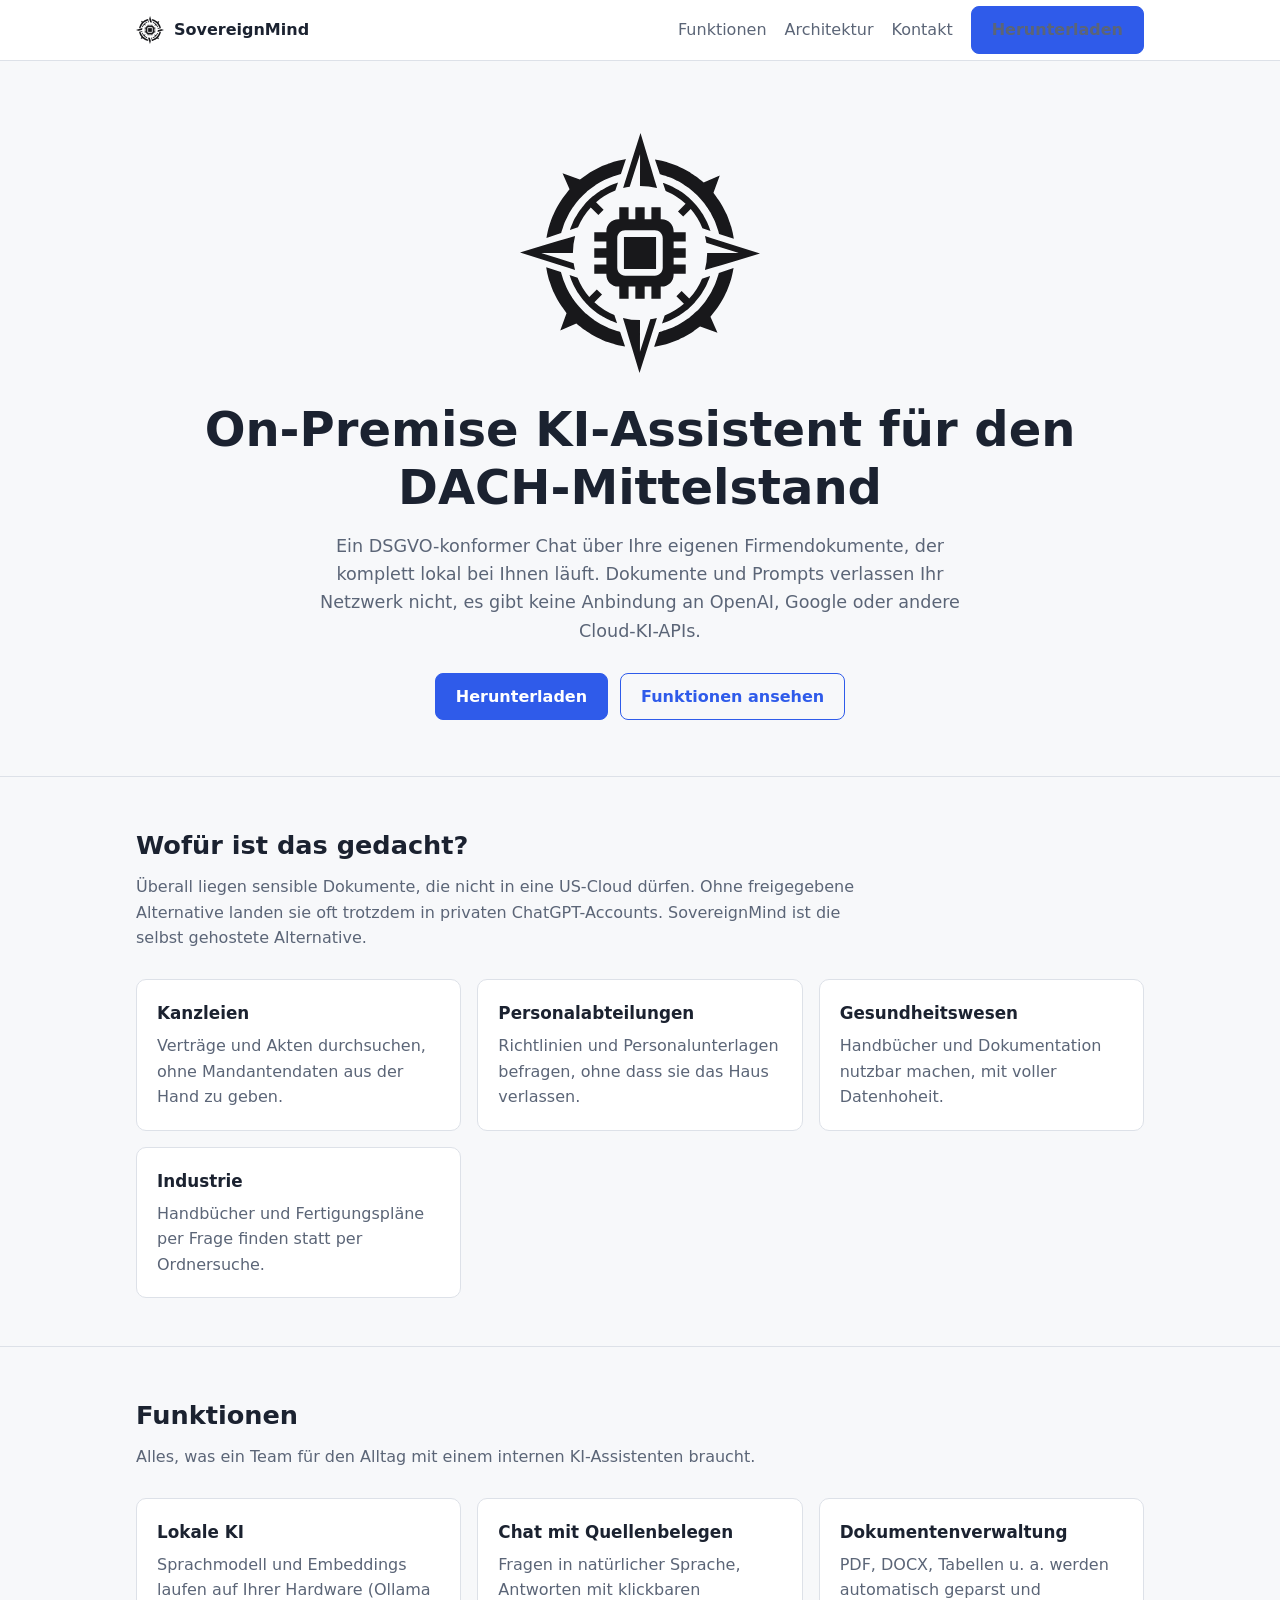
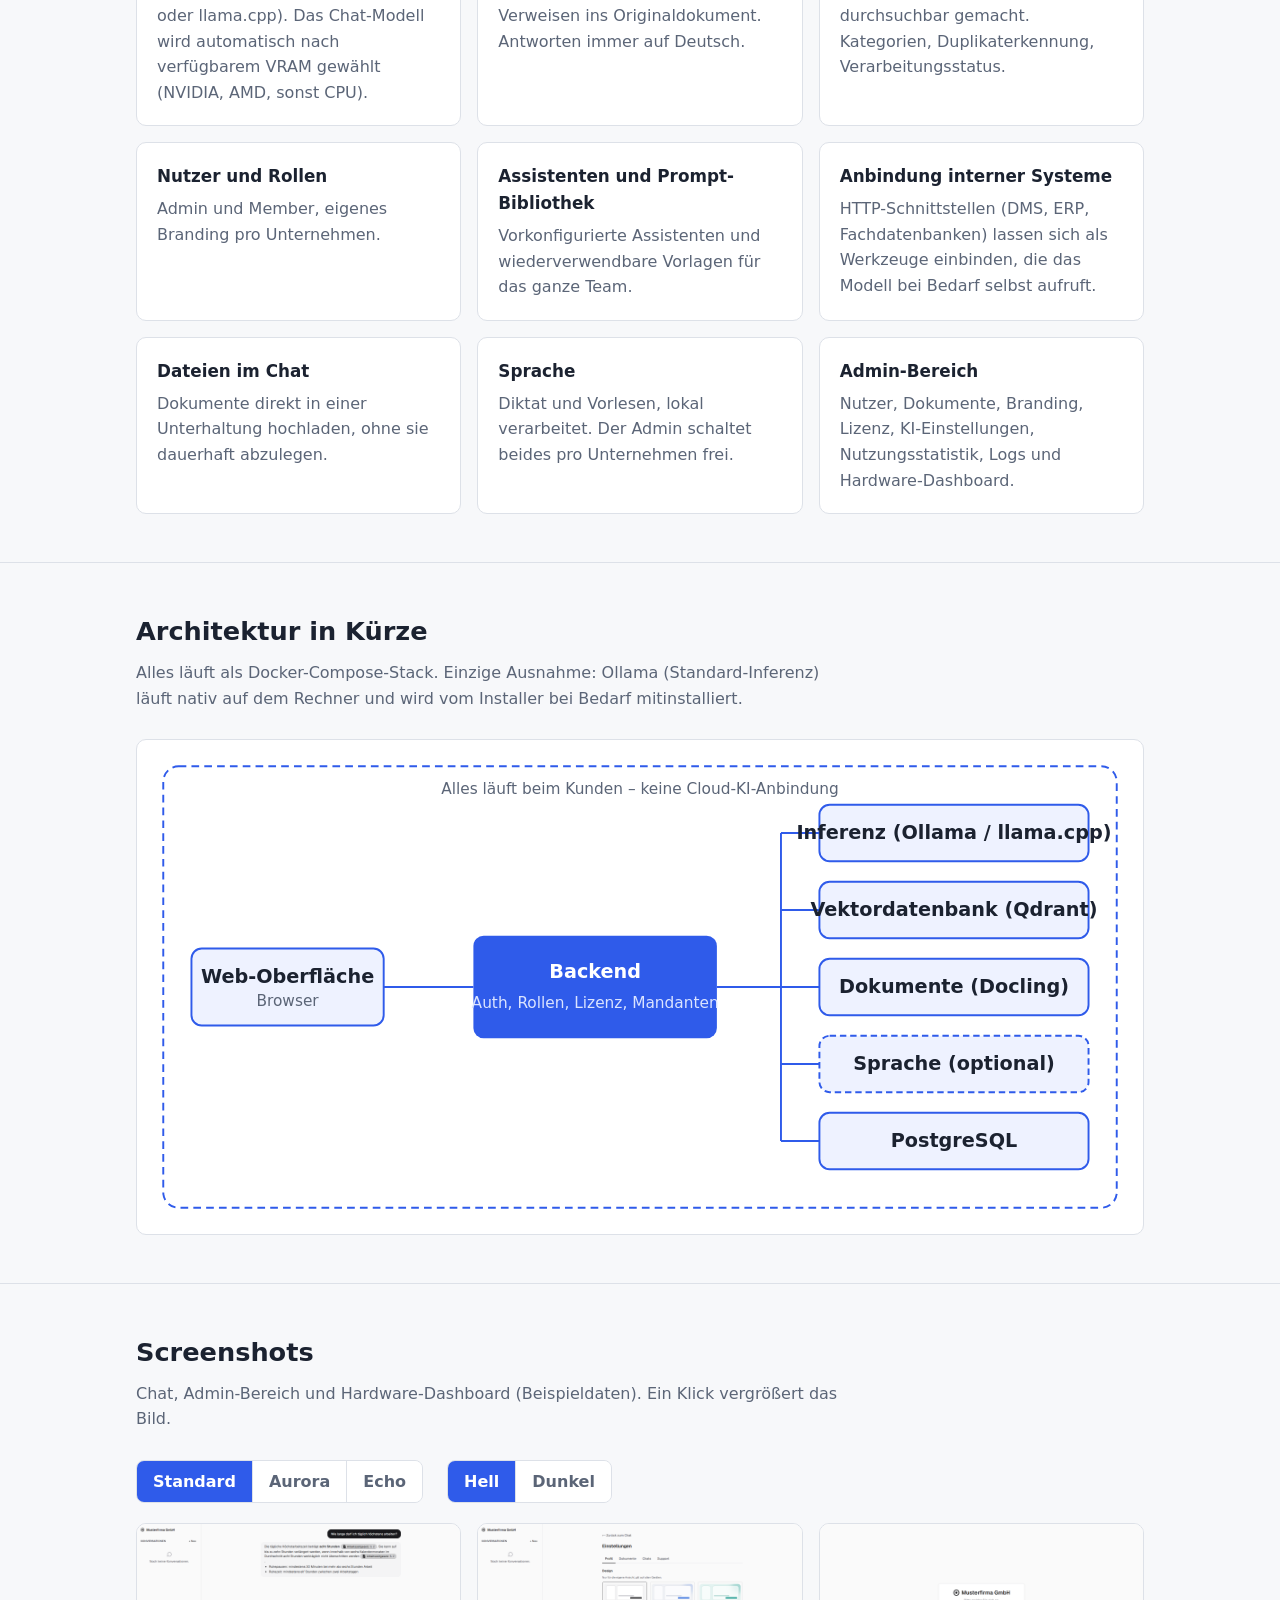
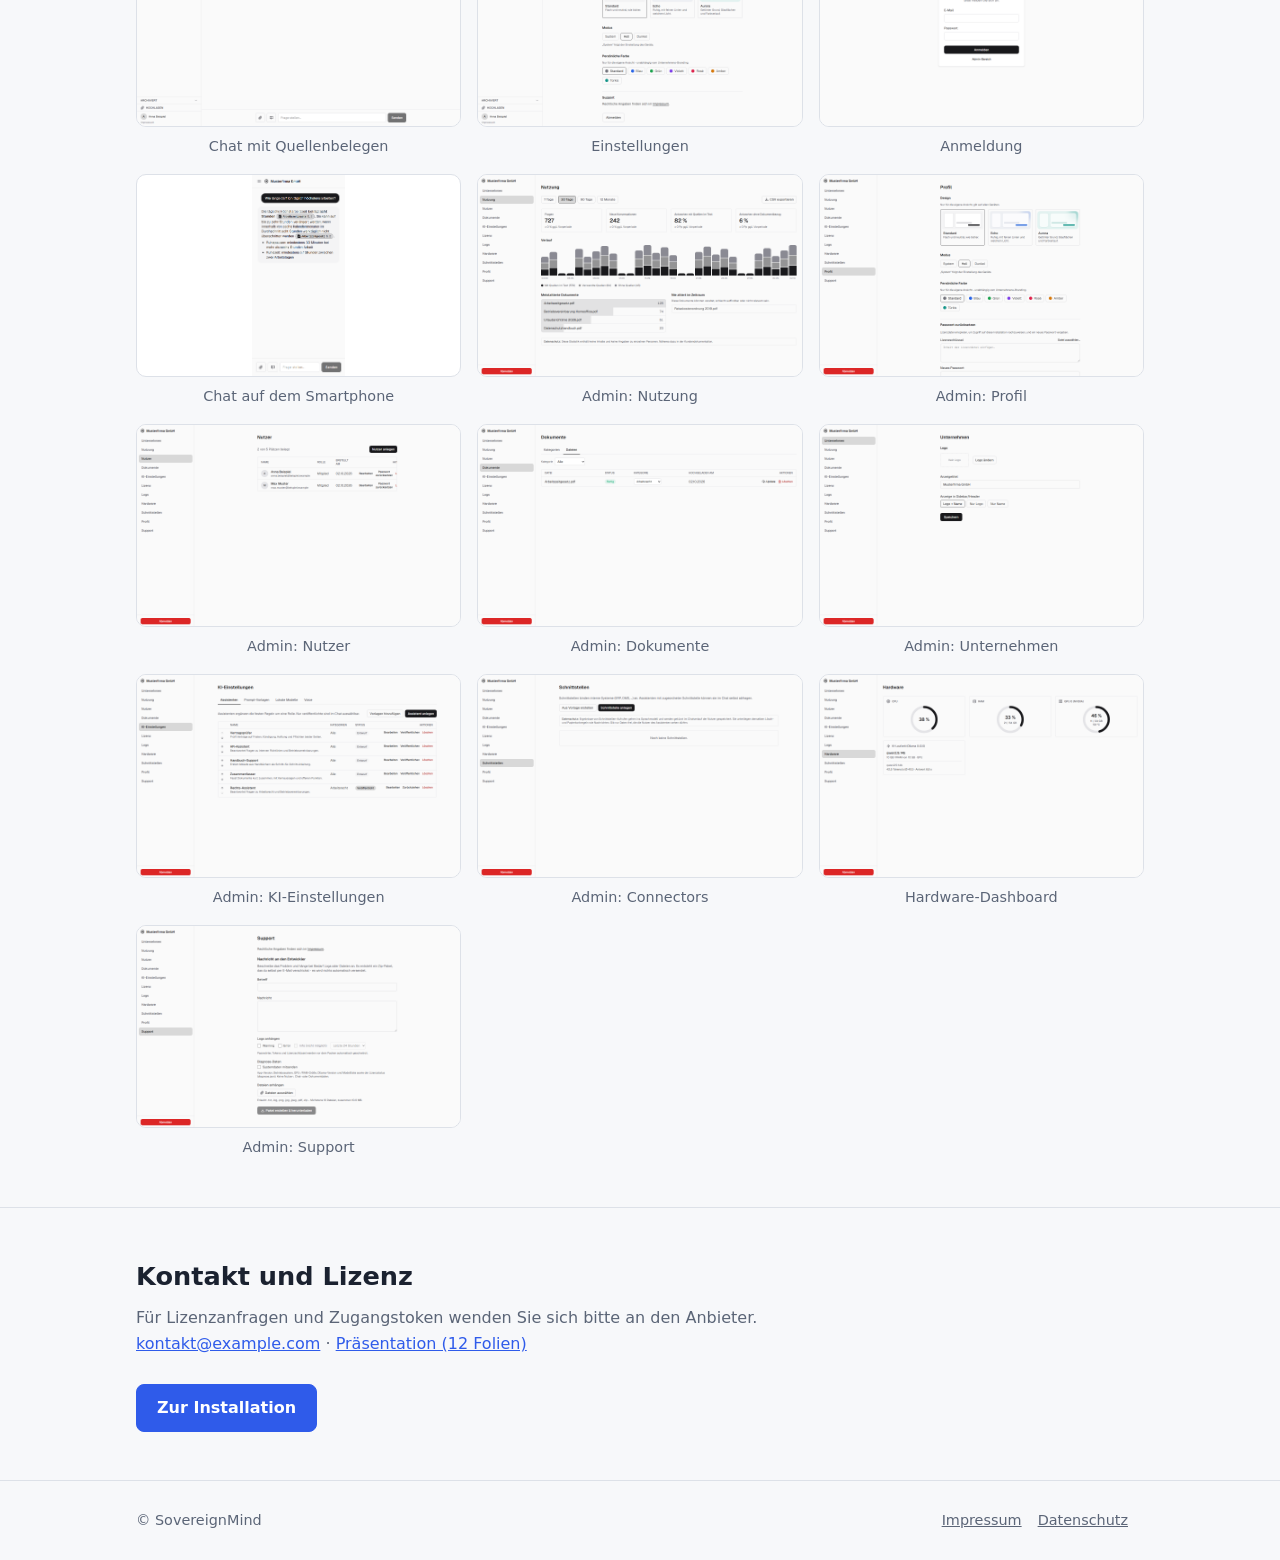
==== index.html @ 9f0cc542 "Website: Logo im Hero-Bereich Co-Authored-By: Claude Sonnet 5.5 <noreply@anthropic.com>" ====
<!doctype html>
<html lang="de">
<head>
  <meta charset="utf-8">
  <meta name="viewport" content="width=device-width, initial-scale=1">
  <title>SovereignMind – On-Premise KI-Assistent</title>
  <meta name="description" content="DSGVO-konformer KI-Assistent über die eigenen Firmendokumente, der komplett lokal beim Kunden läuft. Für den DACH-Mittelstand.">
  <link rel="icon" href="assets/logo.svg" type="image/svg+xml">
  <link rel="stylesheet" href="assets/style.css">
</head>
<body>
  <a class="skip" href="#main">Zum Inhalt</a>
  <header class="site">
    <div class="wrap">
      <a class="brand" href="index.html"><img src="assets/logo.svg" alt="" width="28" height="28">SovereignMind</a>
      <nav class="main" aria-label="Hauptnavigation">
        <a href="#funktionen">Funktionen</a>
        <a href="#architektur">Architektur</a>
        <a href="#kontakt">Kontakt</a>
        <a class="btn" href="download.html">Herunterladen</a>
      </nav>
    </div>
  </header>

  <main id="main">
    <section class="hero">
      <div class="wrap">
        <img class="hero-logo" src="assets/logo.svg" alt="SovereignMind Logo">
        <h1>On-Premise KI-Assistent für den DACH-Mittelstand</h1>
        <p>Ein DSGVO-konformer Chat über Ihre eigenen Firmendokumente, der komplett lokal bei Ihnen läuft.
          Dokumente und Prompts verlassen Ihr Netzwerk nicht, es gibt keine Anbindung an OpenAI, Google oder andere Cloud-KI-APIs.</p>
        <div class="actions">
          <a class="btn" href="download.html">Herunterladen</a>
          <a class="btn secondary" href="#funktionen">Funktionen ansehen</a>
        </div>
        <p class="version" data-version hidden></p>
      </div>
    </section>

    <section class="block" id="problem">
      <div class="wrap">
        <h2>Wofür ist das gedacht?</h2>
        <p class="lead">Überall liegen sensible Dokumente, die nicht in eine US-Cloud dürfen. Ohne freigegebene Alternative
          landen sie oft trotzdem in privaten ChatGPT-Accounts. SovereignMind ist die selbst gehostete Alternative.</p>
        <div class="grid">
          <div class="card"><h3>Kanzleien</h3><p>Verträge und Akten durchsuchen, ohne Mandantendaten aus der Hand zu geben.</p></div>
          <div class="card"><h3>Personalabteilungen</h3><p>Richtlinien und Personalunterlagen befragen, ohne dass sie das Haus verlassen.</p></div>
          <div class="card"><h3>Gesundheitswesen</h3><p>Handbücher und Dokumentation nutzbar machen, mit voller Datenhoheit.</p></div>
          <div class="card"><h3>Industrie</h3><p>Handbücher und Fertigungspläne per Frage finden statt per Ordnersuche.</p></div>
        </div>
      </div>
    </section>

    <section class="block" id="funktionen">
      <div class="wrap">
        <h2>Funktionen</h2>
        <p class="lead">Alles, was ein Team für den Alltag mit einem internen KI-Assistenten braucht.</p>
        <div class="grid">
          <div class="card"><h3>Lokale KI</h3><p>Sprachmodell und Embeddings laufen auf Ihrer Hardware (Ollama oder llama.cpp). Das Chat-Modell wird automatisch nach verfügbarem VRAM gewählt (NVIDIA, AMD, sonst CPU).</p></div>
          <div class="card"><h3>Chat mit Quellenbelegen</h3><p>Fragen in natürlicher Sprache, Antworten mit klickbaren Verweisen ins Originaldokument. Antworten immer auf Deutsch.</p></div>
          <div class="card"><h3>Dokumentenverwaltung</h3><p>PDF, DOCX, Tabellen u. a. werden automatisch geparst und durchsuchbar gemacht. Kategorien, Duplikaterkennung, Verarbeitungsstatus.</p></div>
          <div class="card"><h3>Nutzer und Rollen</h3><p>Admin und Member, eigenes Branding pro Unternehmen.</p></div>
          <div class="card"><h3>Assistenten und Prompt-Bibliothek</h3><p>Vorkonfigurierte Assistenten und wiederverwendbare Vorlagen für das ganze Team.</p></div>
          <div class="card"><h3>Anbindung interner Systeme</h3><p>HTTP-Schnittstellen (DMS, ERP, Fachdatenbanken) lassen sich als Werkzeuge einbinden, die das Modell bei Bedarf selbst aufruft.</p></div>
          <div class="card"><h3>Dateien im Chat</h3><p>Dokumente direkt in einer Unterhaltung hochladen, ohne sie dauerhaft abzulegen.</p></div>
          <div class="card"><h3>Sprache</h3><p>Diktat und Vorlesen, lokal verarbeitet. Der Admin schaltet beides pro Unternehmen frei.</p></div>
          <div class="card"><h3>Admin-Bereich</h3><p>Nutzer, Dokumente, Branding, Lizenz, KI-Einstellungen, Nutzungsstatistik, Logs und Hardware-Dashboard.</p></div>
        </div>
      </div>
    </section>

    <section class="block" id="architektur">
      <div class="wrap">
        <h2>Architektur in Kürze</h2>
        <p class="lead">Alles läuft als Docker-Compose-Stack. Einzige Ausnahme: Ollama (Standard-Inferenz) läuft nativ auf dem Rechner und wird vom Installer bei Bedarf mitinstalliert.</p>
        <div class="arch"><img src="assets/architektur.svg" alt="Web-Oberfläche greift auf das Backend zu; das Backend nutzt Inferenz, Vektordatenbank, Dokumentenverarbeitung, optional Sprache und PostgreSQL." width="760" height="360"></div>
      </div>
    </section>

    <section class="block" id="screenshots">
      <div class="wrap">
        <h2>Screenshots</h2>
        <p class="lead">Chat, Admin-Bereich und Hardware-Dashboard (Beispieldaten). Ein Klick vergrößert das Bild.</p>
        <div class="gallery-controls" data-gallery-controls hidden>
          <div class="seg" role="group" aria-label="Design">
            <button type="button" data-variant="standard">Standard</button>
            <button type="button" data-variant="aurora">Aurora</button>
            <button type="button" data-variant="echo">Echo</button>
          </div>
          <div class="seg" role="group" aria-label="Farbschema">
            <button type="button" data-theme="light">Hell</button>
            <button type="button" data-theme="dark">Dunkel</button>
          </div>
        </div>
        <div class="shots" data-gallery>
          <figure class="shot">
            <a href="assets/screenshots/standard/light/chat.png" target="_blank" rel="noopener"><img src="assets/screenshots/standard/light/chat.png" alt="Chat mit Antwort und Quellenangabe" width="1440" height="900" loading="lazy"></a>
            <figcaption>Chat mit Quellenbelegen</figcaption>
          </figure>
          <figure class="shot">
            <a href="assets/screenshots/standard/light/admin-nutzung.png" target="_blank" rel="noopener"><img src="assets/screenshots/standard/light/admin-nutzung.png" alt="Admin-Bereich: Nutzungsstatistik" width="1440" height="900" loading="lazy"></a>
            <figcaption>Admin: Nutzung</figcaption>
          </figure>
          <figure class="shot">
            <a href="assets/screenshots/standard/light/admin-hardware.png" target="_blank" rel="noopener"><img src="assets/screenshots/standard/light/admin-hardware.png" alt="Admin-Bereich: Hardware-Dashboard" width="1440" height="900" loading="lazy"></a>
            <figcaption>Hardware-Dashboard</figcaption>
          </figure>
        </div>
      </div>
    </section>

    <dialog class="lightbox" data-lightbox aria-label="Screenshot-Ansicht">
      <button type="button" class="lb-close" data-lb="close" aria-label="Schließen">×</button>
      <button type="button" class="lb-nav lb-prev" data-lb="prev" aria-label="Vorheriges Bild">‹</button>
      <figure>
        <img alt="" data-lb-img>
        <figcaption data-lb-cap></figcaption>
      </figure>
      <button type="button" class="lb-nav lb-next" data-lb="next" aria-label="Nächstes Bild">›</button>
    </dialog>

    <section class="block" id="kontakt">
      <div class="wrap">
        <h2>Kontakt und Lizenz</h2>
        <p class="lead">Für Lizenzanfragen und Zugangstoken wenden Sie sich bitte an den Anbieter.
          <!-- TODO: Kontaktweg eintragen --> <a href="mailto:kontakt@example.com">kontakt@example.com</a>
          · <a href="https://claude.ai/artifact/D8hR37cBCNKZLZEfdcZSXo" rel="noopener">Präsentation (12 Folien)</a></p>
        <a class="btn" href="download.html">Zur Installation</a>
      </div>
    </section>
  </main>

  <footer class="site">
    <div class="wrap">
      <span>© SovereignMind</span>
      <span><a href="impressum.html">Impressum</a><a href="datenschutz.html">Datenschutz</a></span>
    </div>
  </footer>
  <script src="assets/app.js" defer></script>
</body>
</html>
---- assets/style.css ----
:root {
  --bg: #f7f8fa;
  --surface: #ffffff;
  --text: #1b2230;
  --muted: #5b6577;
  --border: #dde1e8;
  --accent: #2f5bea;
  --accent-text: #ffffff;
  --code-bg: #0f1623;
  --code-text: #e6edf7;
  --radius: 10px;
}
@media (prefers-color-scheme: dark) {
  :root {
    --bg: #0e131c;
    --surface: #161d2a;
    --text: #e6ebf3;
    --muted: #9aa5b8;
    --border: #273044;
    --accent: #6c8cff;
    --accent-text: #0e131c;
    --code-bg: #0a0f18;
  }
}
* { box-sizing: border-box; }
html { scroll-behavior: smooth; }
body {
  margin: 0;
  background: var(--bg);
  color: var(--text);
  font: 16px/1.6 system-ui, -apple-system, "Segoe UI", Roboto, sans-serif;
}
a { color: var(--accent); }
.wrap { max-width: 1040px; margin: 0 auto; padding: 0 16px; }
.skip { position: absolute; left: -999px; }
.skip:focus { left: 8px; top: 8px; background: var(--surface); padding: 8px; z-index: 10; }

header.site { border-bottom: 1px solid var(--border); background: var(--surface); }
header.site .wrap { display: flex; align-items: center; justify-content: space-between; gap: 16px; min-height: 60px; flex-wrap: wrap; }
.brand { display: flex; align-items: center; gap: 10px; font-weight: 700; color: var(--text); text-decoration: none; }
.brand img { width: 28px; height: 28px; }
nav.main { display: flex; gap: 18px; flex-wrap: wrap; align-items: center; }
nav.main a { color: var(--muted); text-decoration: none; }
nav.main a:hover, nav.main a[aria-current="page"] { color: var(--text); }

.btn {
  display: inline-block; padding: 10px 20px; border-radius: 8px; border: 1px solid var(--accent);
  background: var(--accent); color: var(--accent-text); font-weight: 600; text-decoration: none; cursor: pointer; font-size: 1rem;
}
.btn.secondary { background: transparent; color: var(--accent); }
.btn:focus-visible, .tab:focus-visible, summary:focus-visible { outline: 3px solid var(--accent); outline-offset: 2px; }

.hero { padding: 72px 0 56px; text-align: center; }
.hero-logo { display: block; width: clamp(140px, 28vw, 240px); height: auto; margin: 0 auto 28px; }
.hero h1 { font-size: clamp(1.9rem, 5vw, 3rem); line-height: 1.2; margin: 0 0 16px; }
.hero p { max-width: 680px; margin: 0 auto 28px; color: var(--muted); font-size: 1.1rem; }
.hero .actions { display: flex; gap: 12px; justify-content: center; flex-wrap: wrap; }
.version { margin-top: 14px; color: var(--muted); font-size: .9rem; }

section.block { padding: 48px 0; border-top: 1px solid var(--border); }
section.block h2 { margin: 0 0 8px; font-size: 1.6rem; }
section.block > .wrap > p.lead { color: var(--muted); max-width: 720px; margin: 0 0 28px; }

.grid { display: grid; gap: 16px; grid-template-columns: repeat(auto-fit, minmax(260px, 1fr)); }
.card { background: var(--surface); border: 1px solid var(--border); border-radius: var(--radius); padding: 20px; }
.card h3 { margin: 0 0 6px; font-size: 1.05rem; }
.card p { margin: 0; color: var(--muted); }

.arch { background: var(--surface); border: 1px solid var(--border); border-radius: var(--radius); padding: 16px; }
.arch img { width: 100%; height: auto; display: block; }

.shots { display: grid; gap: 16px; grid-template-columns: repeat(auto-fill, minmax(280px, 1fr)); }
.shot { margin: 0; }
.shot > a, .shot > button { display: block; width: 100%; padding: 0; border: 0; background: none; cursor: zoom-in; border-radius: var(--radius); }
.shot > button:focus-visible, .shot > a:focus-visible { outline: 3px solid var(--accent); outline-offset: 2px; }
.shot img { display: block; width: 100%; height: auto; aspect-ratio: 16 / 10; object-fit: cover; object-position: top; border: 1px solid var(--border); border-radius: var(--radius); background: var(--surface); transition: transform .15s, box-shadow .15s; }
.shot > button:hover img, .shot > a:hover img { transform: translateY(-2px); box-shadow: 0 6px 18px rgba(0,0,0,.18); }
.shot.portrait img { object-fit: contain; }
.shot figcaption { margin-top: 8px; text-align: center; color: var(--muted); font-size: .9rem; }

.gallery-controls { display: flex; flex-wrap: wrap; gap: 12px 24px; margin-bottom: 20px; }
.seg { display: inline-flex; border: 1px solid var(--border); border-radius: 8px; overflow: hidden; }
.seg button { background: var(--surface); color: var(--muted); border: 0; padding: 8px 16px; font: inherit; font-weight: 600; cursor: pointer; }
.seg button + button { border-left: 1px solid var(--border); }
.seg button[aria-pressed="true"] { background: var(--accent); color: var(--accent-text); }
.seg button:focus-visible { outline: 3px solid var(--accent); outline-offset: -3px; }

.lightbox { border: 0; padding: 0; background: transparent; width: 100vw; height: 100vh; max-width: none; max-height: none; color: #fff; }
.lightbox[open] { display: flex; align-items: center; justify-content: center; gap: 8px; }
.lightbox::backdrop { background: rgba(8, 11, 18, .9); }
.lightbox figure { margin: 0; max-width: calc(100vw - 120px); text-align: center; }
.lightbox img { max-width: 100%; max-height: calc(100vh - 90px); width: auto; height: auto; border-radius: var(--radius); background: var(--surface); }
.lightbox figcaption { margin-top: 10px; font-size: .95rem; }
.lb-close, .lb-nav { background: rgba(255,255,255,.14); color: #fff; border: 0; border-radius: 50%; width: 44px; height: 44px; font-size: 1.8rem; line-height: 1; cursor: pointer; flex: none; }
.lb-close:hover, .lb-nav:hover { background: rgba(255,255,255,.28); }
.lb-close:focus-visible, .lb-nav:focus-visible { outline: 3px solid #fff; }
.lb-close { position: absolute; top: 16px; right: 16px; }
@media (max-width: 600px) {
  .lightbox figure { max-width: 100vw; }
  .lb-nav { position: absolute; bottom: 16px; }
  .lb-prev { left: 16px; }
  .lb-next { right: 16px; }
  .lightbox img { max-height: calc(100vh - 140px); }
}

/* Download */
.tabs { display: flex; gap: 4px; border-bottom: 1px solid var(--border); margin-top: 24px; flex-wrap: wrap; }
.tab {
  background: none; border: 0; border-bottom: 3px solid transparent; color: var(--muted);
  padding: 10px 18px; font-size: 1rem; cursor: pointer; font-weight: 600;
}
.tab[aria-selected="true"] { color: var(--text); border-bottom-color: var(--accent); }
.panel { padding: 24px 0; }
.cmd { position: relative; margin: 12px 0 20px; }
.cmd pre {
  margin: 0; background: var(--code-bg); color: var(--code-text); border-radius: var(--radius);
  padding: 16px 96px 16px 16px; overflow-x: auto; font: .9rem/1.6 ui-monospace, "Cascadia Code", Consolas, monospace;
}
.cmd button {
  position: absolute; top: 10px; right: 10px; background: #26324a; color: #e6edf7; border: 0;
  border-radius: 6px; padding: 6px 12px; cursor: pointer; font-size: .85rem;
}
.cmd button:hover { background: #33415f; }
ul.req { padding-left: 20px; }
ul.req li { margin: 4px 0; }
.note { background: var(--surface); border-left: 4px solid var(--accent); padding: 12px 16px; border-radius: 6px; margin: 16px 0; }
.warn { border-left-color: #d98b00; }
code { font-family: ui-monospace, Consolas, monospace; background: var(--surface); border: 1px solid var(--border); padding: 1px 5px; border-radius: 4px; font-size: .9em; }
.cmd pre code { background: none; border: 0; padding: 0; font-size: inherit; }
table { width: 100%; border-collapse: collapse; margin: 12px 0; }
th, td { text-align: left; padding: 8px 10px; border-bottom: 1px solid var(--border); vertical-align: top; }
details { background: var(--surface); border: 1px solid var(--border); border-radius: var(--radius); padding: 12px 16px; margin: 16px 0; }
summary { cursor: pointer; font-weight: 600; }
.overflow { overflow-x: auto; }

footer.site { border-top: 1px solid var(--border); padding: 28px 0; color: var(--muted); font-size: .9rem; }
footer.site .wrap { display: flex; justify-content: space-between; gap: 16px; flex-wrap: wrap; }
footer.site a { color: var(--muted); margin-right: 16px; }

.legal h1 { margin-top: 40px; }
.legal h2 { margin-top: 28px; font-size: 1.2rem; }
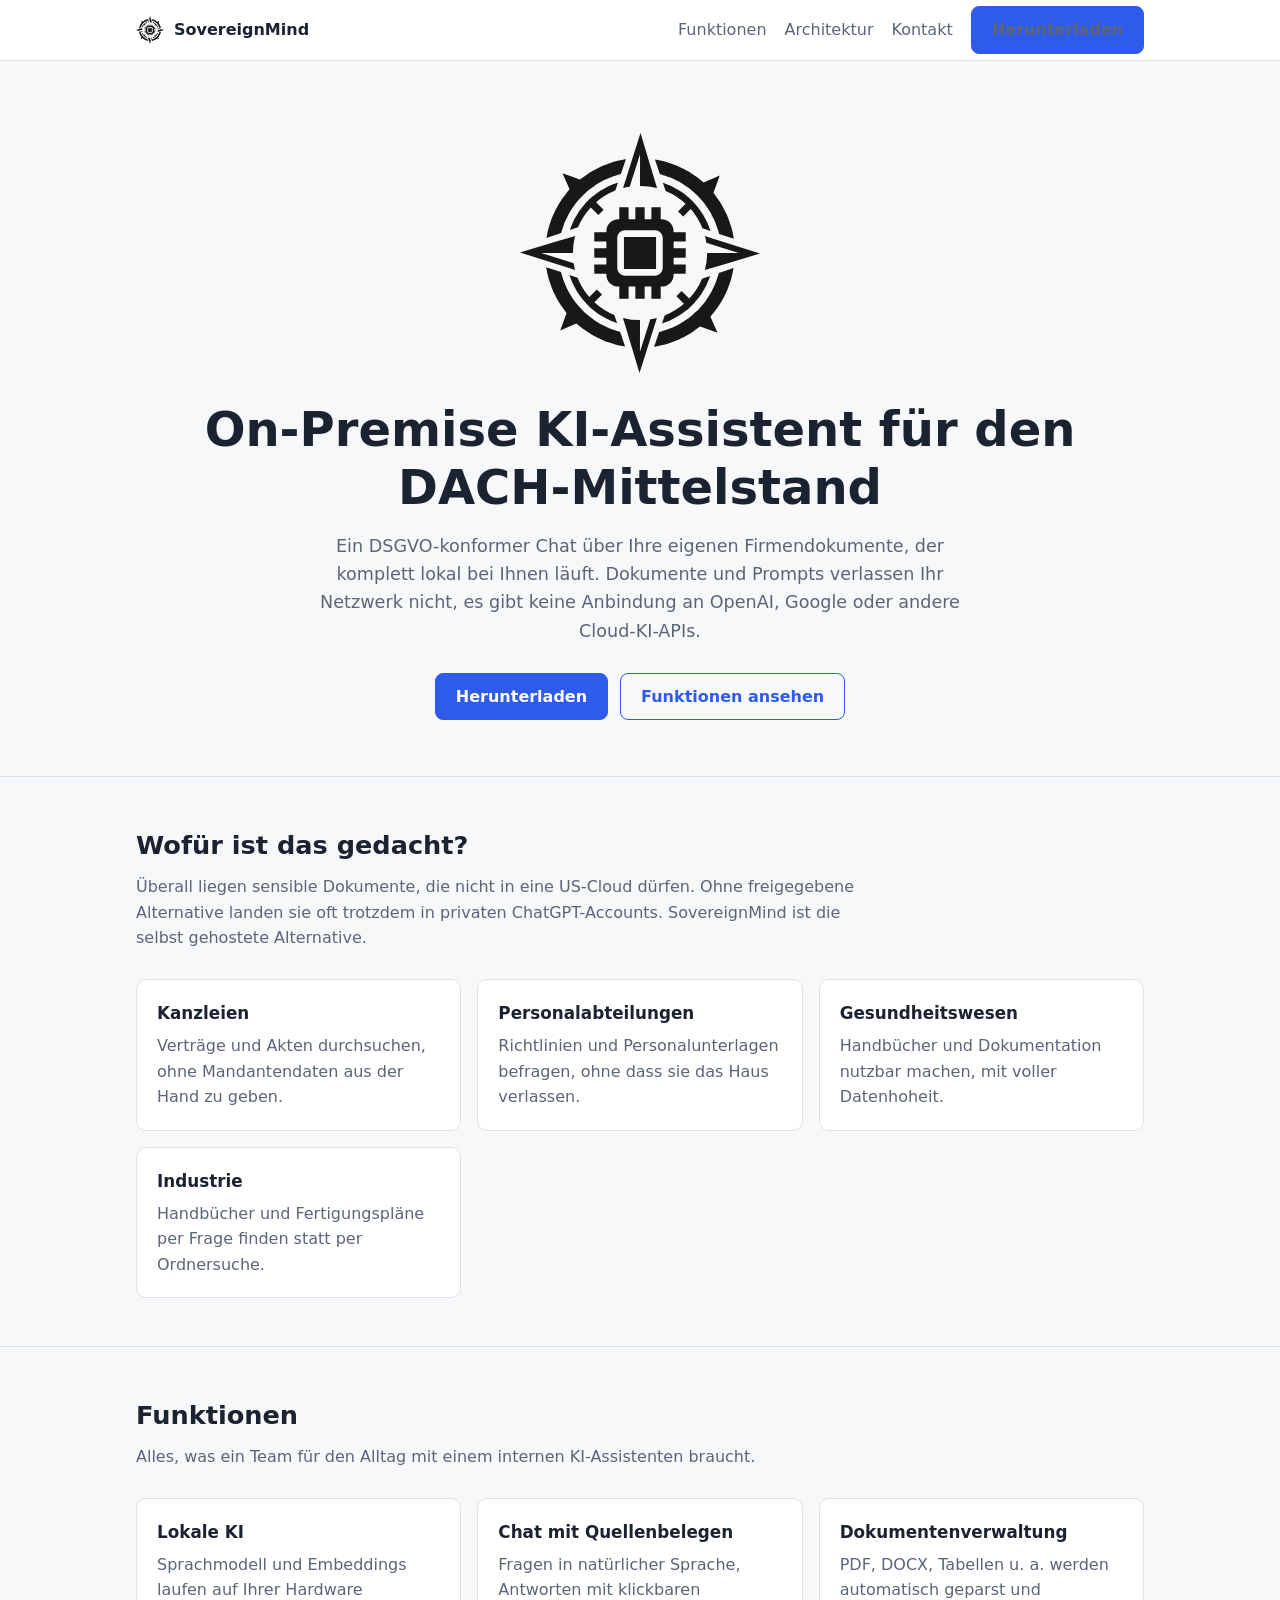
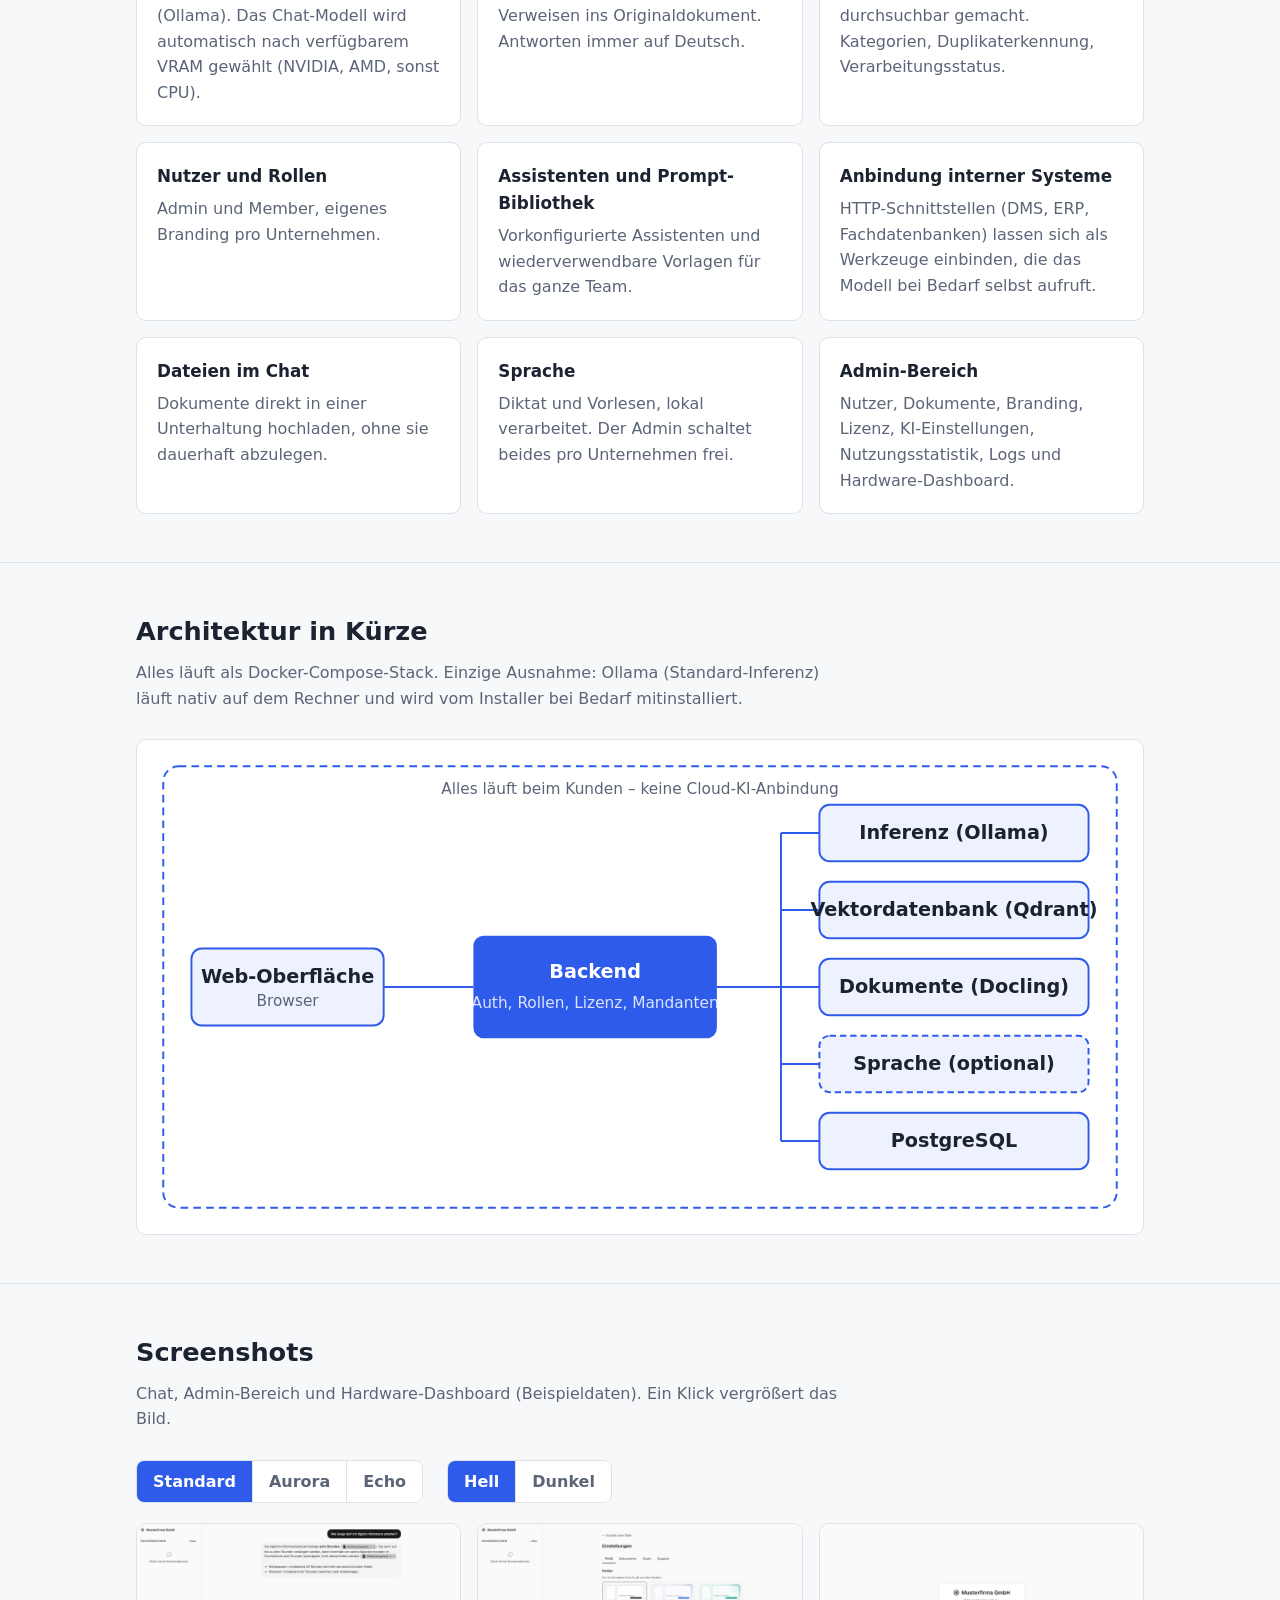
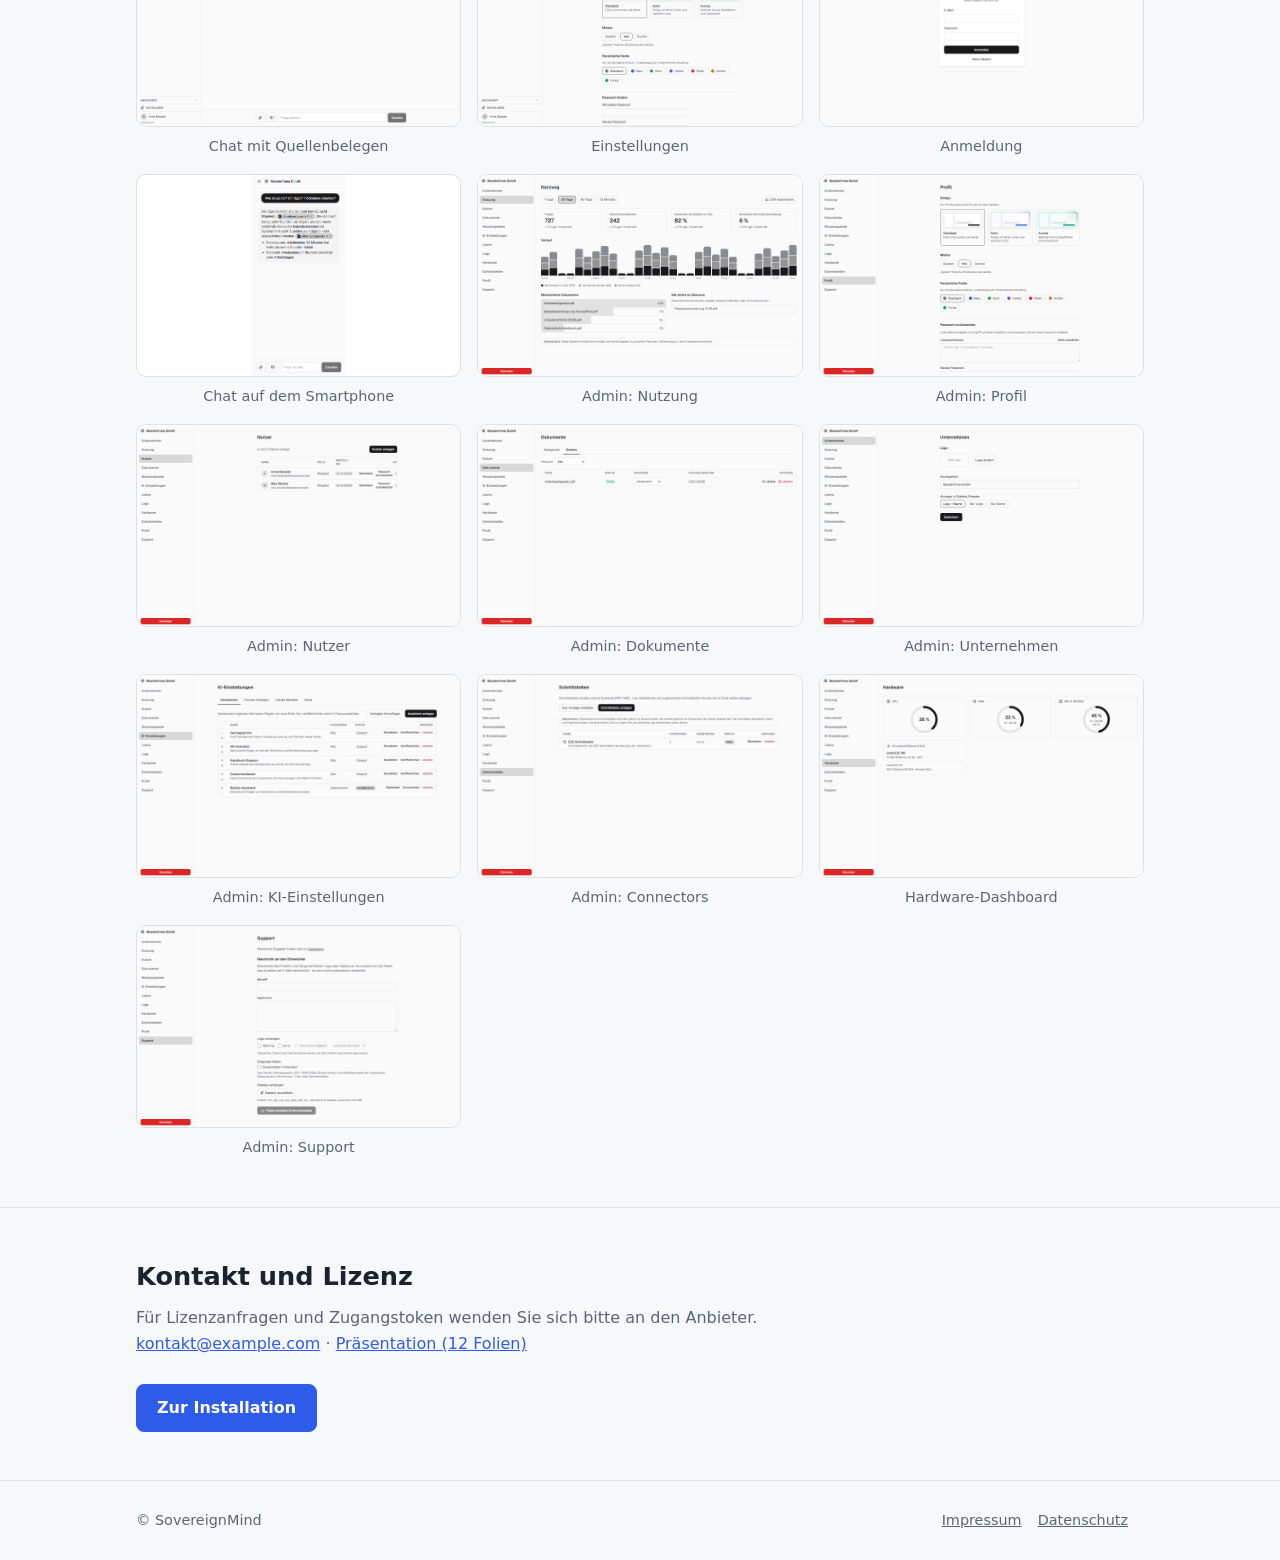
==== commit 54595a20: "Website: llama.cpp-Hinweise entfernt, Ollama als Inferenz-Runtime Co-Authored-By: Claude Sonnet 5.5 " ====
--- a/index.html
+++ b/index.html
@@ -56,7 +56,7 @@
         <h2>Funktionen</h2>
         <p class="lead">Alles, was ein Team für den Alltag mit einem internen KI-Assistenten braucht.</p>
         <div class="grid">
-          <div class="card"><h3>Lokale KI</h3><p>Sprachmodell und Embeddings laufen auf Ihrer Hardware (Ollama oder llama.cpp). Das Chat-Modell wird automatisch nach verfügbarem VRAM gewählt (NVIDIA, AMD, sonst CPU).</p></div>
+          <div class="card"><h3>Lokale KI</h3><p>Sprachmodell und Embeddings laufen auf Ihrer Hardware (Ollama). Das Chat-Modell wird automatisch nach verfügbarem VRAM gewählt (NVIDIA, AMD, sonst CPU).</p></div>
           <div class="card"><h3>Chat mit Quellenbelegen</h3><p>Fragen in natürlicher Sprache, Antworten mit klickbaren Verweisen ins Originaldokument. Antworten immer auf Deutsch.</p></div>
           <div class="card"><h3>Dokumentenverwaltung</h3><p>PDF, DOCX, Tabellen u. a. werden automatisch geparst und durchsuchbar gemacht. Kategorien, Duplikaterkennung, Verarbeitungsstatus.</p></div>
           <div class="card"><h3>Nutzer und Rollen</h3><p>Admin und Member, eigenes Branding pro Unternehmen.</p></div>
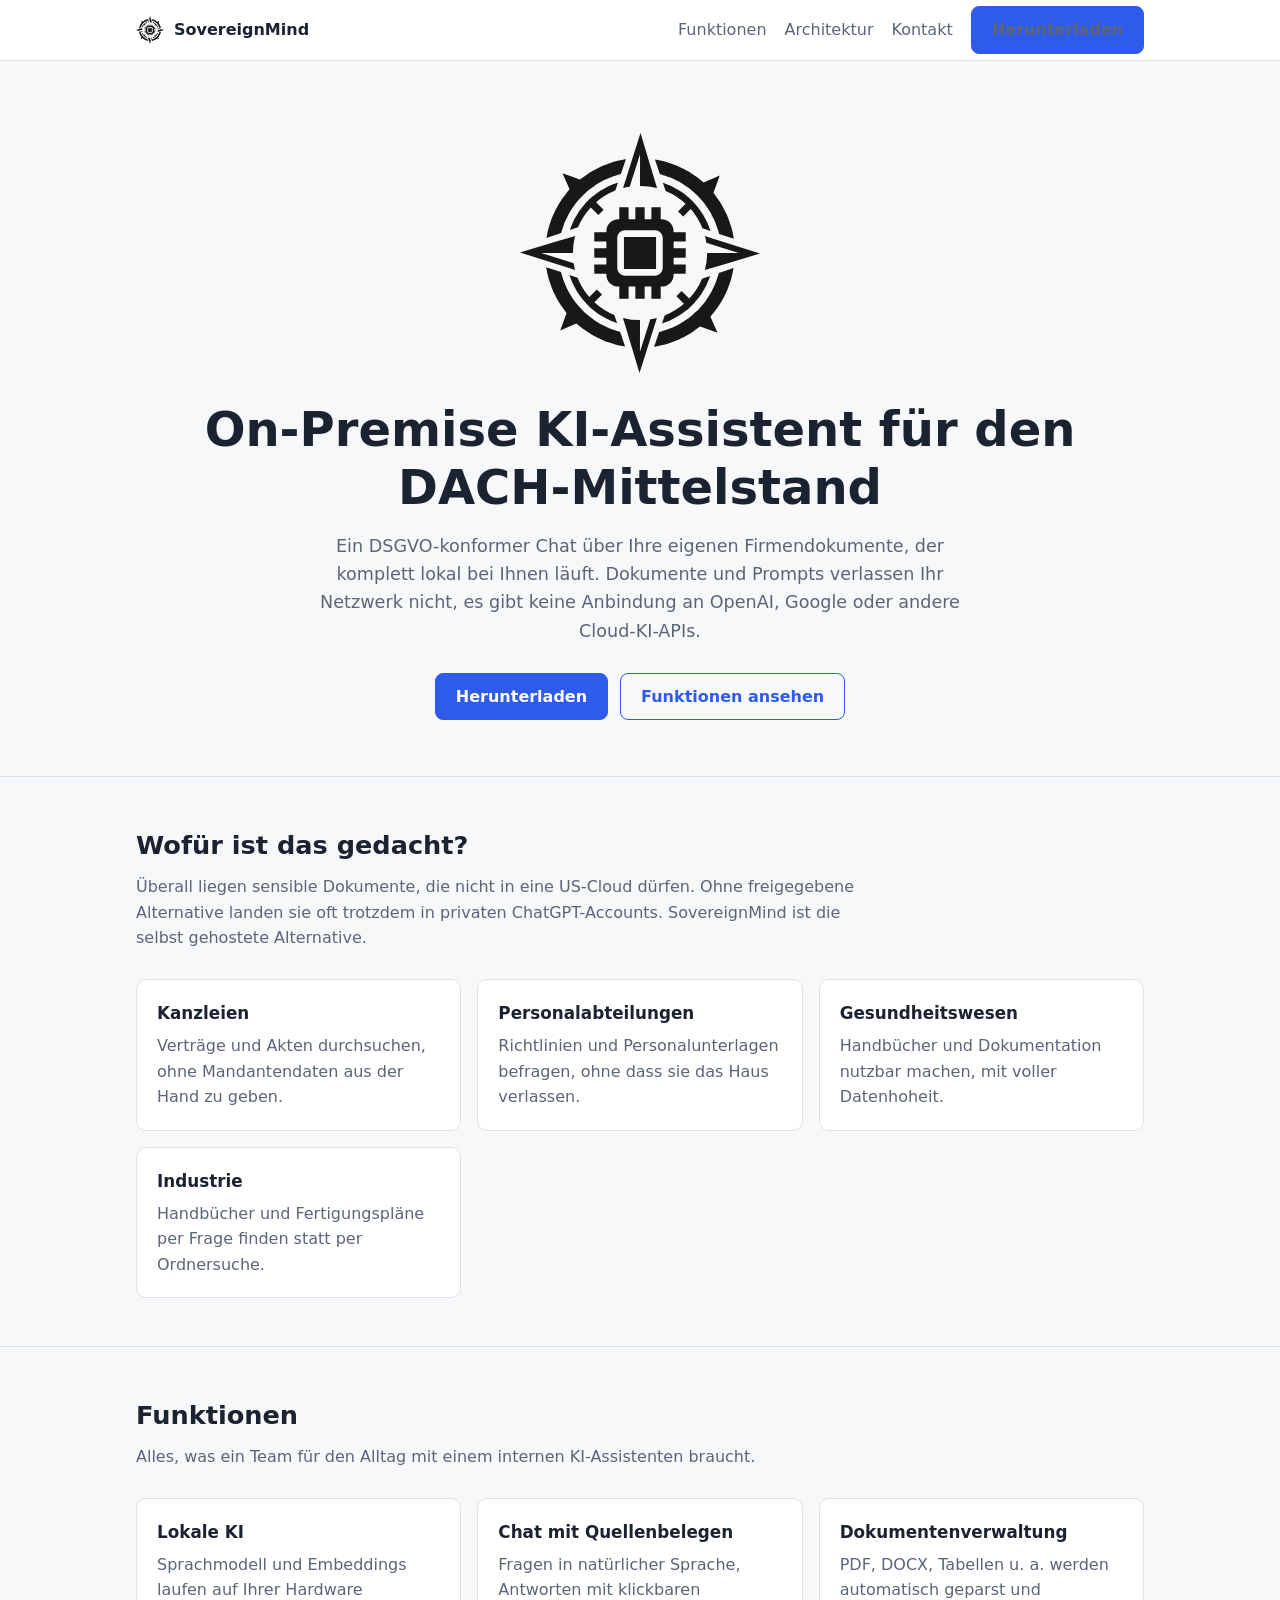
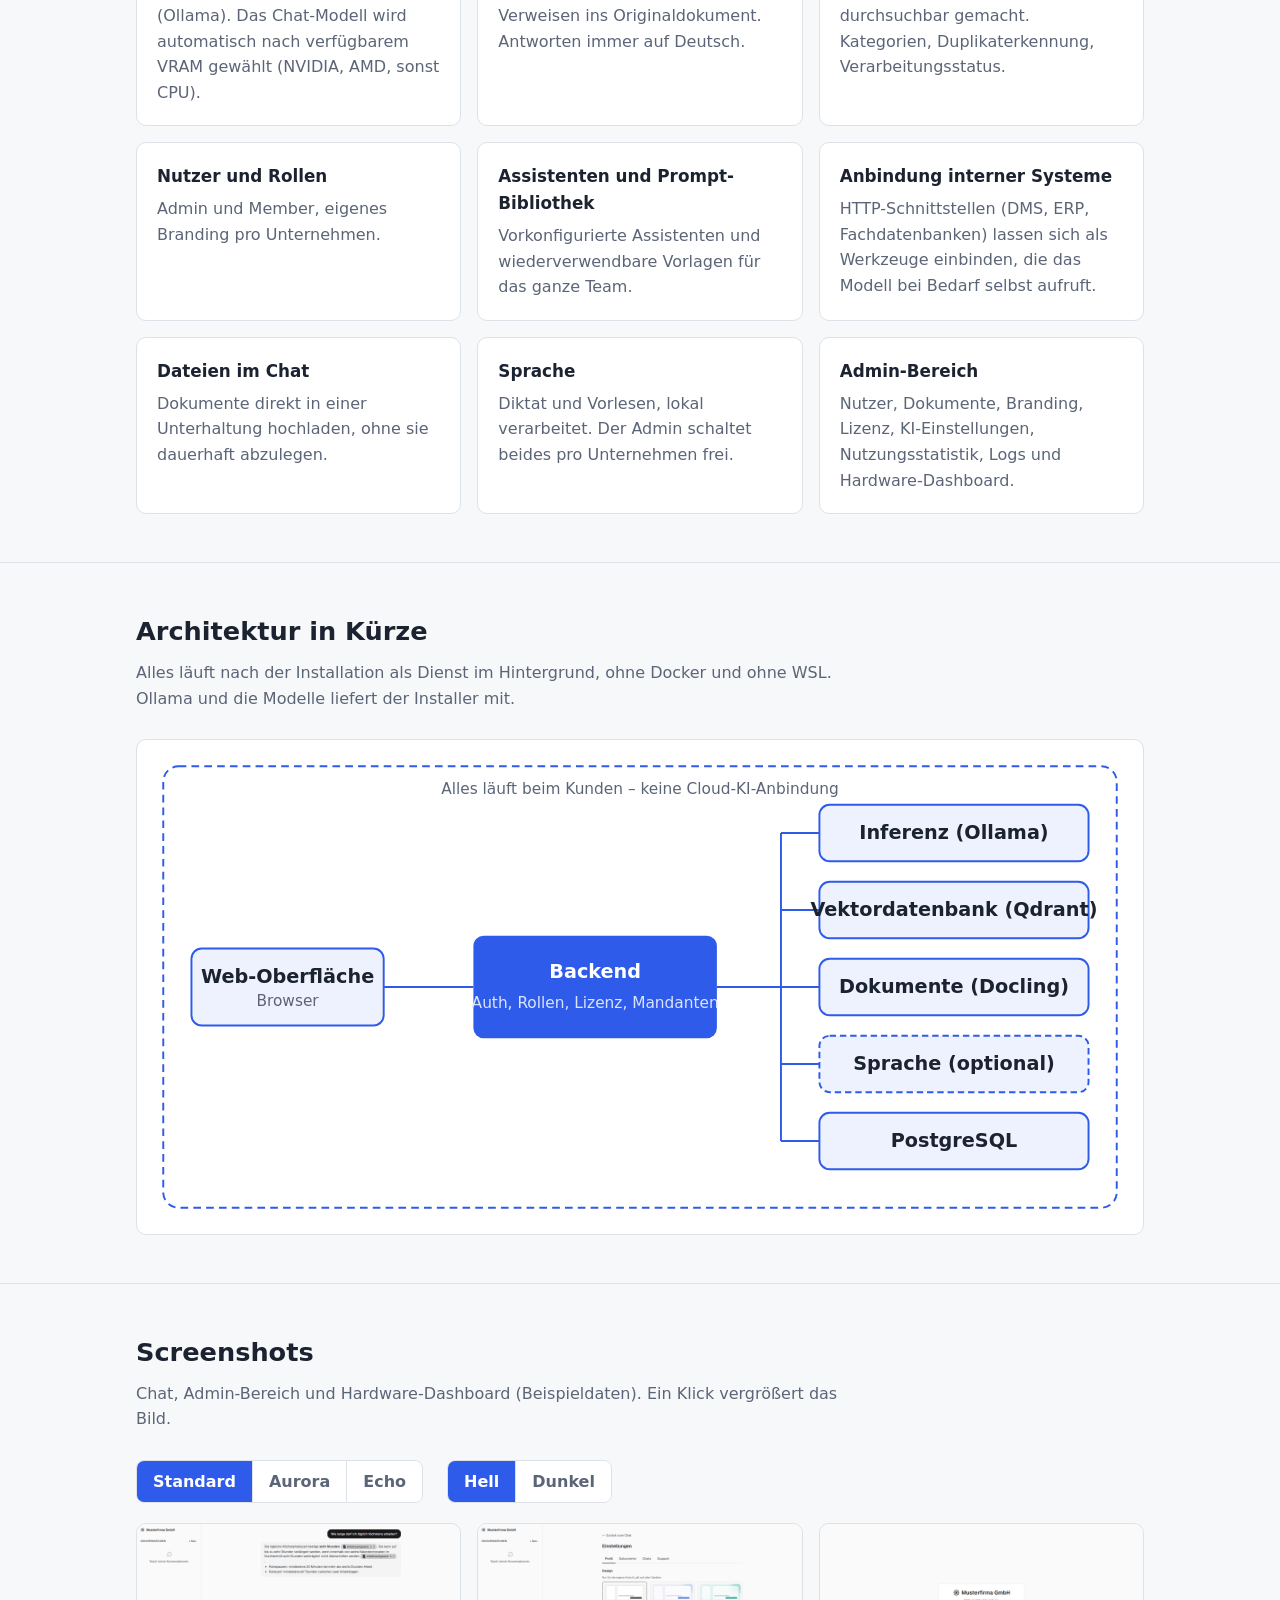
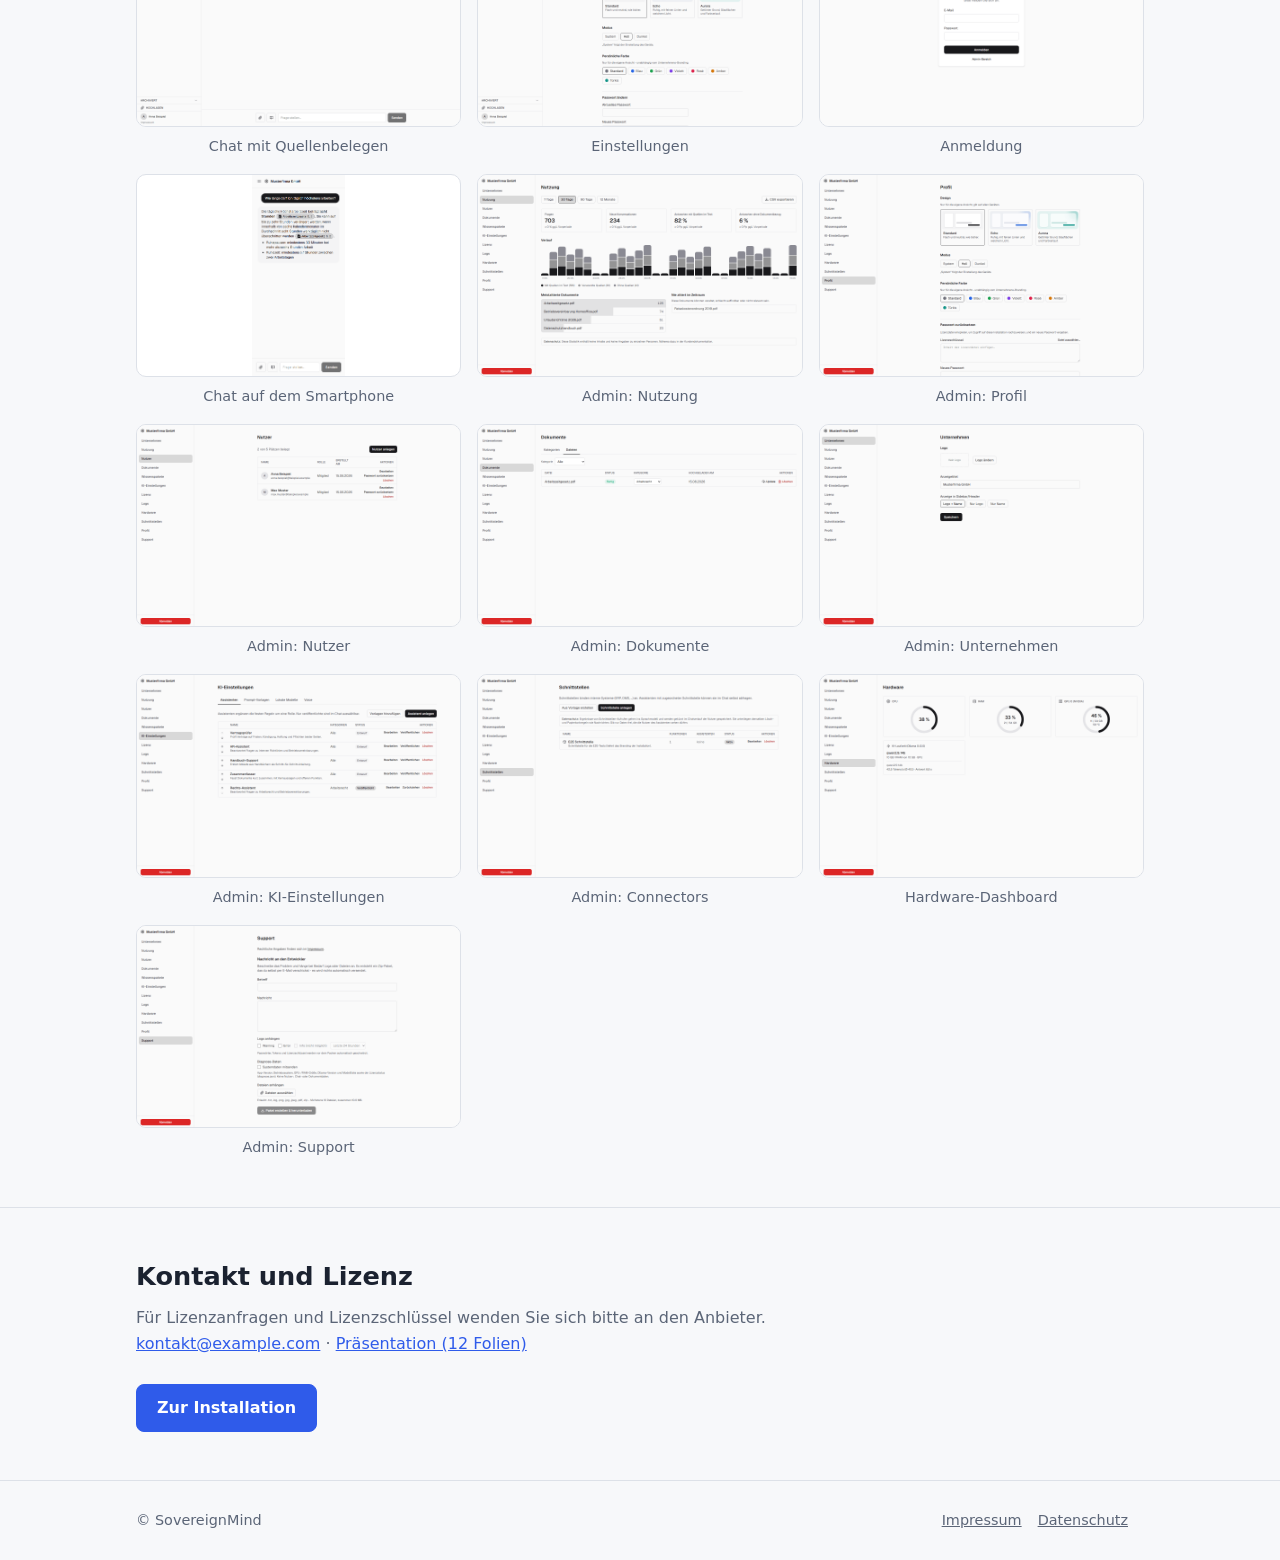
==== commit 2af0266f: "Website: Download-Seite auf nativen Installer (Windows/Linux) umgestellt Co-Authored-By: Claude Sonn" ====
--- a/index.html
+++ b/index.html
@@ -72,7 +72,7 @@
     <section class="block" id="architektur">
       <div class="wrap">
         <h2>Architektur in Kürze</h2>
-        <p class="lead">Alles läuft als Docker-Compose-Stack. Einzige Ausnahme: Ollama (Standard-Inferenz) läuft nativ auf dem Rechner und wird vom Installer bei Bedarf mitinstalliert.</p>
+        <p class="lead">Alles läuft nach der Installation als Dienst im Hintergrund, ohne Docker und ohne WSL. Ollama und die Modelle liefert der Installer mit.</p>
         <div class="arch"><img src="assets/architektur.svg" alt="Web-Oberfläche greift auf das Backend zu; das Backend nutzt Inferenz, Vektordatenbank, Dokumentenverarbeitung, optional Sprache und PostgreSQL." width="760" height="360"></div>
       </div>
     </section>
@@ -122,7 +122,7 @@
     <section class="block" id="kontakt">
       <div class="wrap">
         <h2>Kontakt und Lizenz</h2>
-        <p class="lead">Für Lizenzanfragen und Zugangstoken wenden Sie sich bitte an den Anbieter.
+        <p class="lead">Für Lizenzanfragen und Lizenzschlüssel wenden Sie sich bitte an den Anbieter.
           <!-- TODO: Kontaktweg eintragen --> <a href="mailto:kontakt@example.com">kontakt@example.com</a>
           · <a href="https://claude.ai/artifact/D8hR37cBCNKZLZEfdcZSXo" rel="noopener">Präsentation (12 Folien)</a></p>
         <a class="btn" href="download.html">Zur Installation</a>
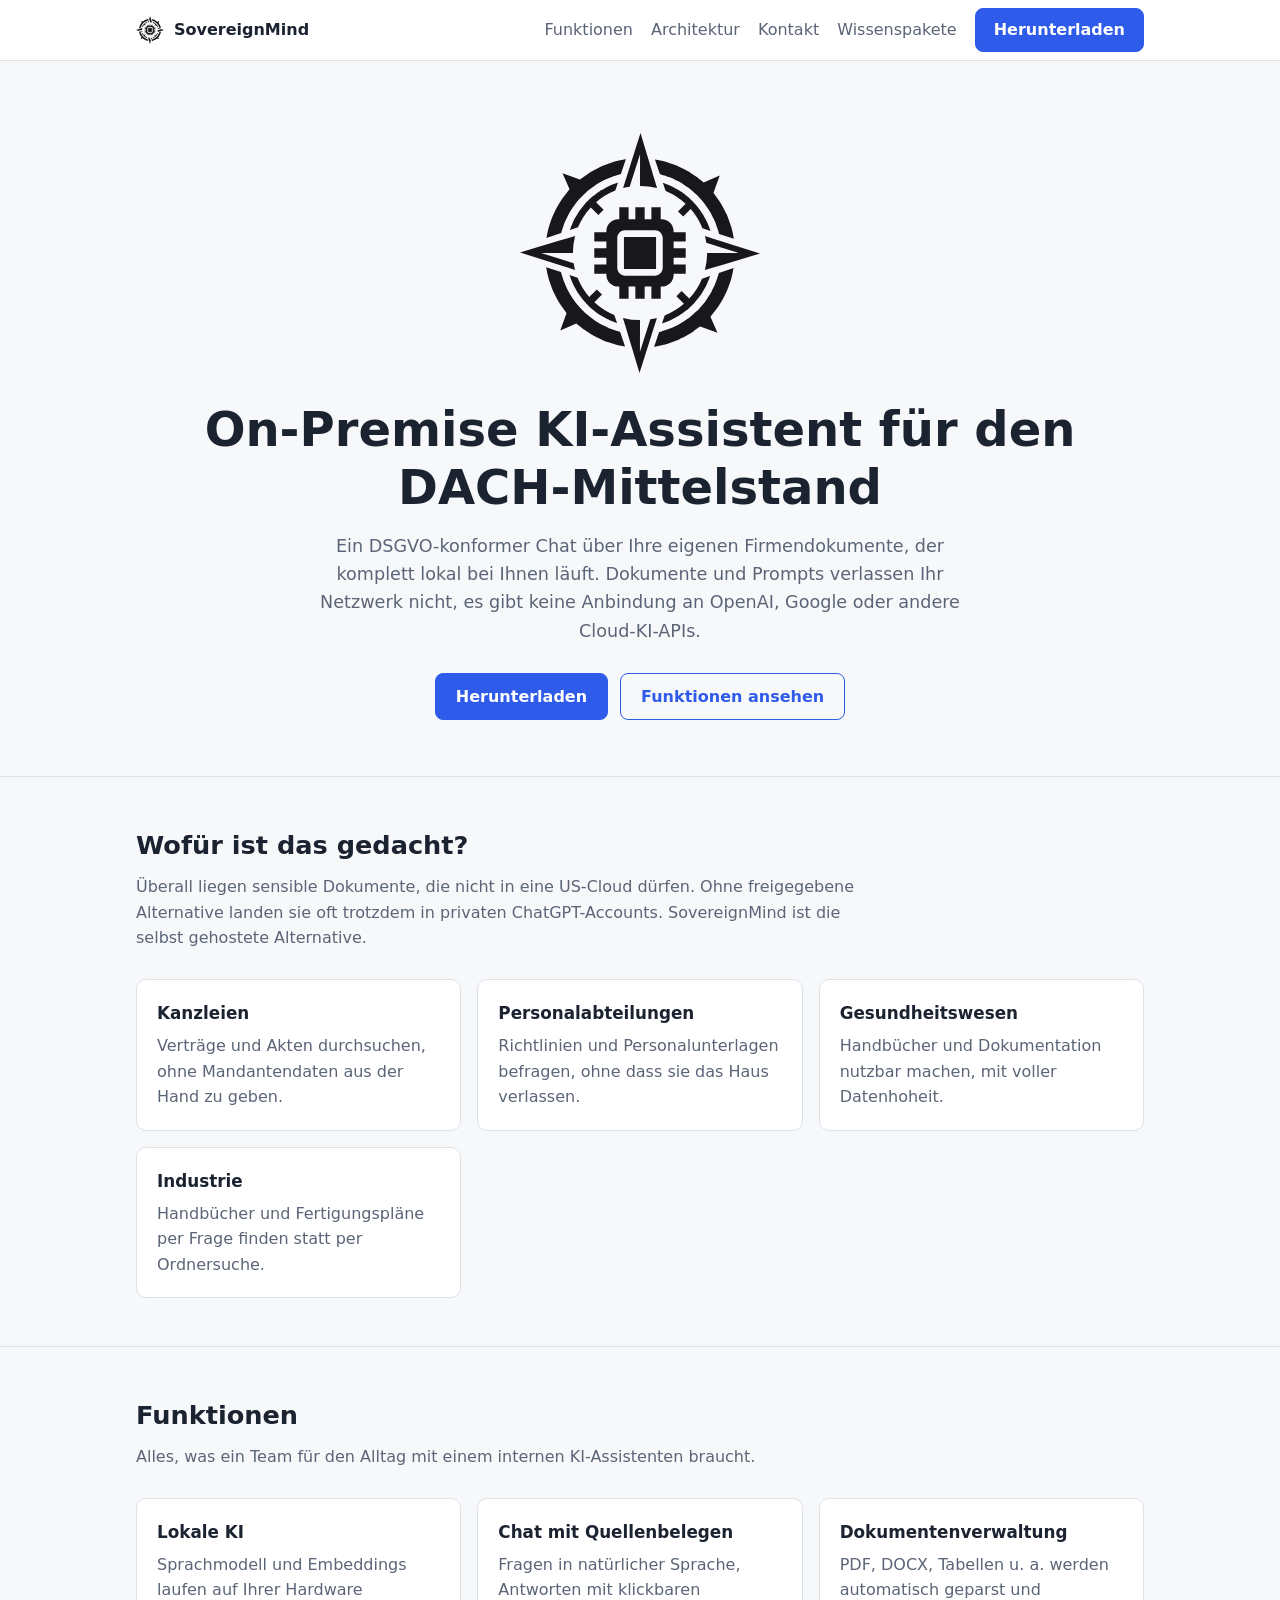
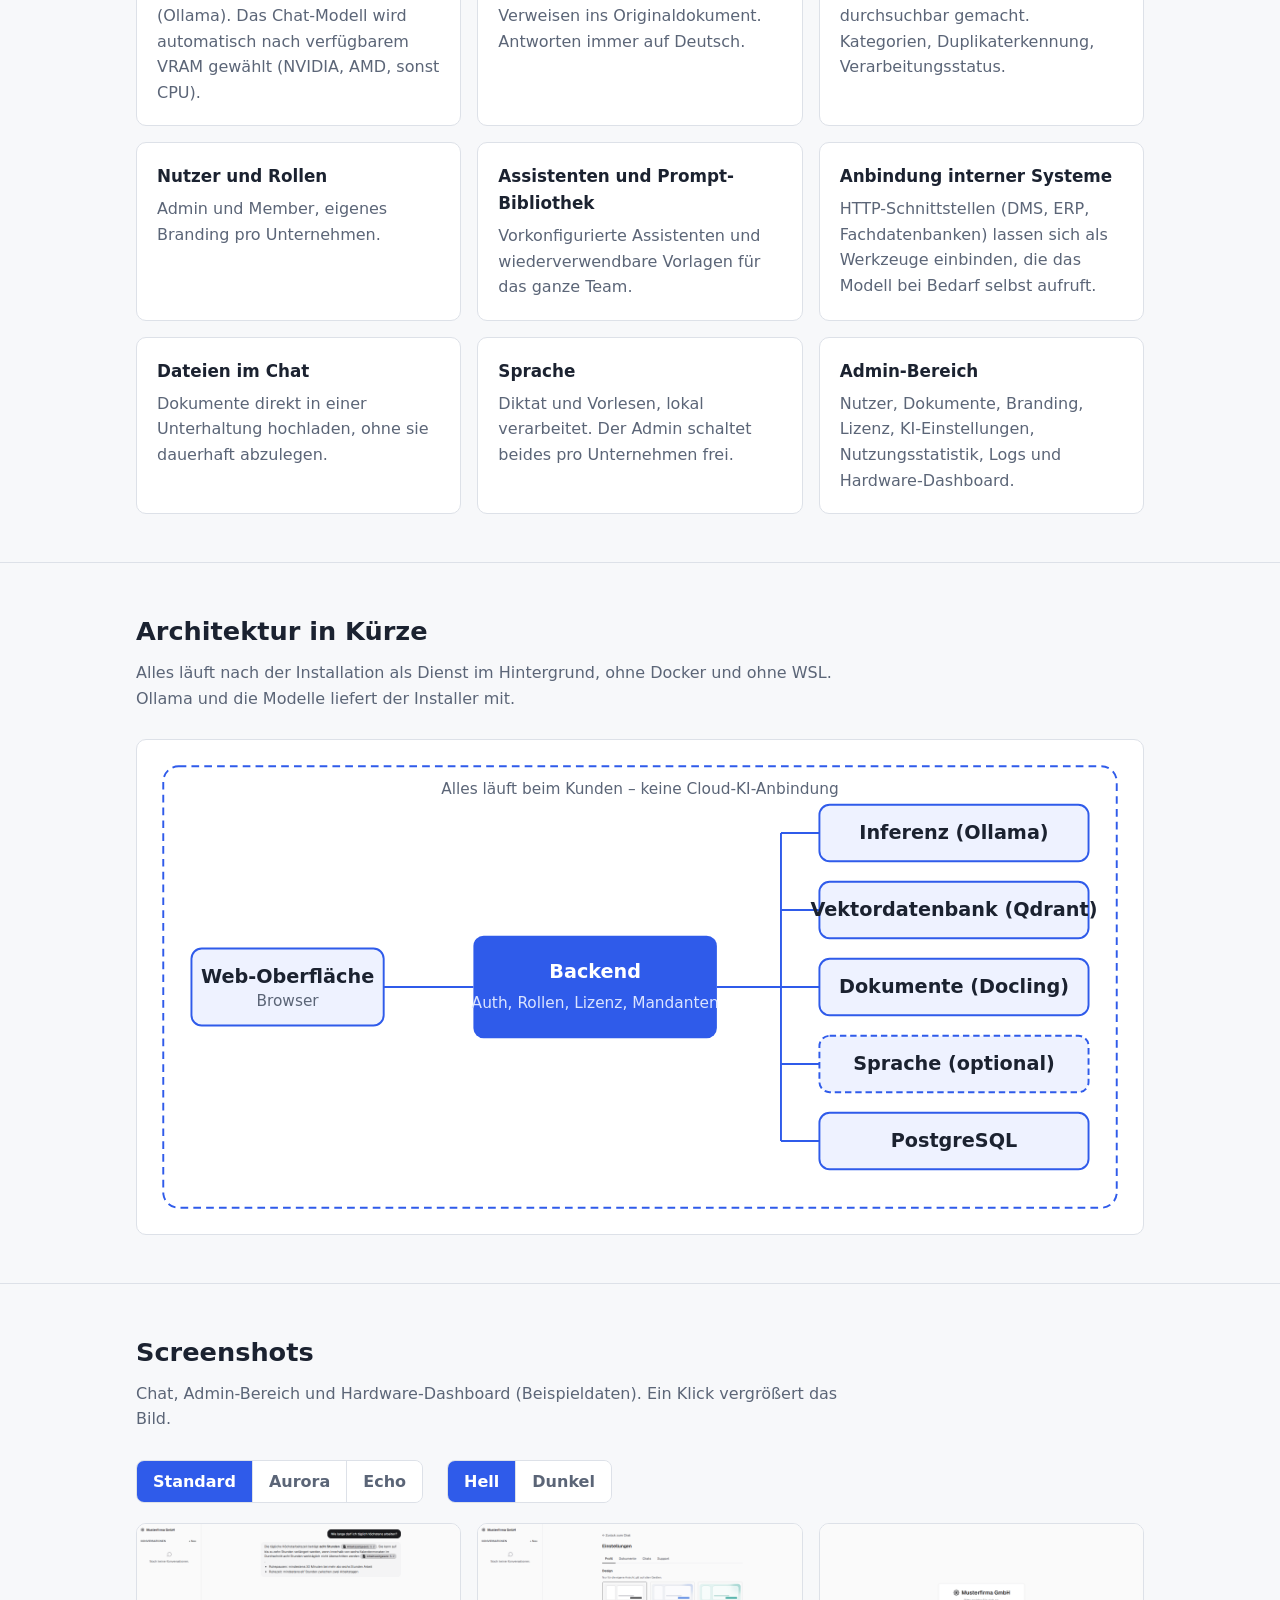
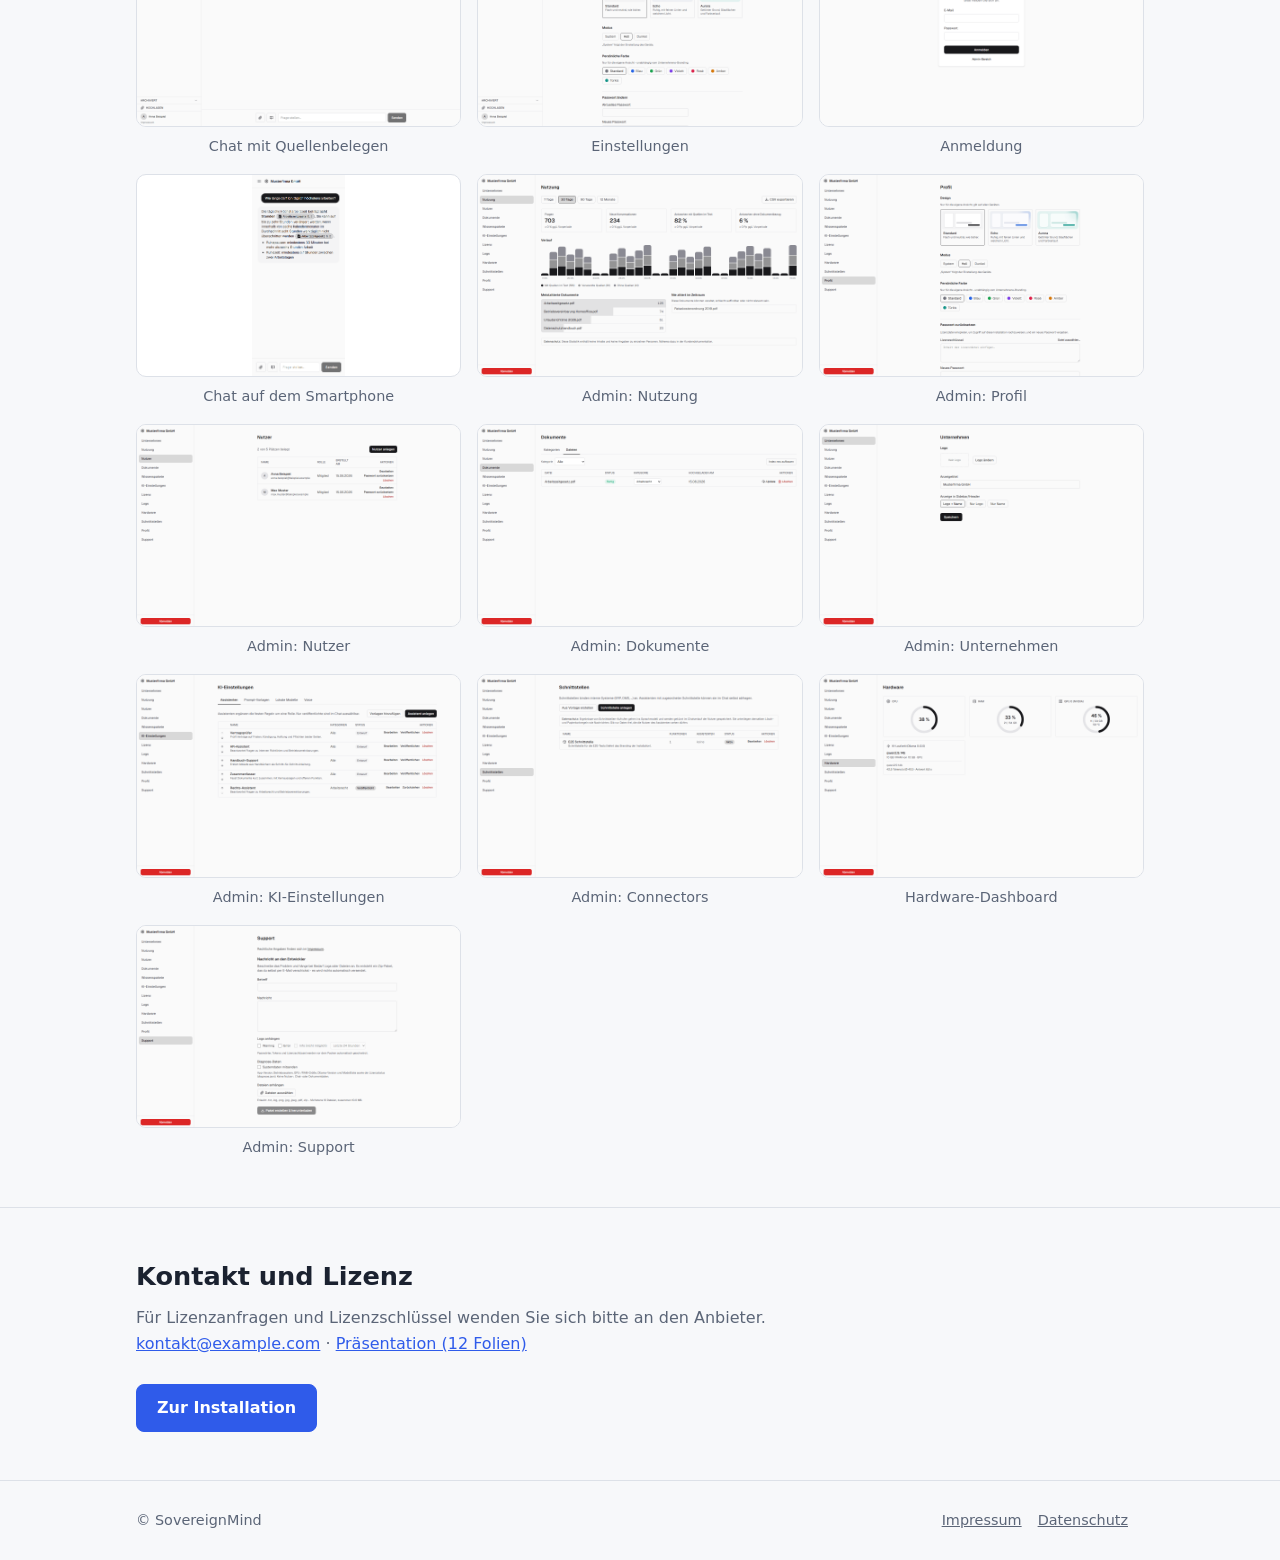
==== commit 56bc7b1d: "Website: Seite Wissenspakete mit Suche, Filter und Download Co-Authored-By: Claude Sonnet 5.5 <norep" ====
--- a/index.html
+++ b/index.html
@@ -17,6 +17,7 @@
         <a href="#funktionen">Funktionen</a>
         <a href="#architektur">Architektur</a>
         <a href="#kontakt">Kontakt</a>
+        <a href="wissenspakete.html">Wissenspakete</a>
         <a class="btn" href="download.html">Herunterladen</a>
       </nav>
     </div>
--- a/assets/style.css
+++ b/assets/style.css
@@ -42,6 +42,7 @@
 nav.main { display: flex; gap: 18px; flex-wrap: wrap; align-items: center; }
 nav.main a { color: var(--muted); text-decoration: none; }
 nav.main a:hover, nav.main a[aria-current="page"] { color: var(--text); }
+nav.main a.btn, nav.main a.btn:hover { color: var(--accent-text); padding: 8px 18px; }
 
 .btn {
   display: inline-block; padding: 10px 20px; border-radius: 8px; border: 1px solid var(--accent);
@@ -139,3 +140,32 @@
 
 .legal h1 { margin-top: 40px; }
 .legal h2 { margin-top: 28px; font-size: 1.2rem; }
+
+/* Wissenspakete */
+.pkg-controls { display: grid; gap: 12px 16px; grid-template-columns: 2fr 1fr 1fr; margin: 24px 0 8px; }
+.pkg-controls .field { display: flex; flex-direction: column; gap: 4px; }
+.pkg-controls label { font-weight: 600; font-size: .9rem; }
+.pkg-controls input, .pkg-controls select {
+  font: inherit; padding: 9px 12px; border: 1px solid var(--border); border-radius: 8px;
+  background: var(--surface); color: var(--text); width: 100%;
+}
+.pkg-controls input:focus-visible, .pkg-controls select:focus-visible, .pkg-hash a:focus-visible, .pkg a:focus-visible { outline: 3px solid var(--accent); outline-offset: 2px; }
+.pkg-count { color: var(--muted); font-size: .9rem; min-height: 1.6em; margin: 8px 0; }
+.pkg-list { display: grid; gap: 16px; grid-template-columns: repeat(auto-fill, minmax(320px, 1fr)); margin-bottom: 32px; }
+.pkg-head { display: flex; justify-content: space-between; align-items: flex-start; gap: 12px; flex-wrap: wrap; }
+.pkg-name { margin: 0; font-size: 1.15rem; }
+.pkg-badge { font-size: .8rem; font-weight: 600; color: var(--muted); border: 1px solid var(--border); border-radius: 999px; padding: 2px 10px; }
+.pkg .pkg-meta { margin: 6px 0 10px; font-size: .9rem; }
+.pkg p { color: var(--text); }
+.pkg .pkg-meta { color: var(--muted); }
+.pkg-actions { margin: 14px 0 0; }
+.pkg details { margin: 12px 0 0; padding: 8px 12px; }
+.pkg .cmd { margin: 8px 0 4px; }
+.pkg .cmd pre { white-space: pre-wrap; word-break: break-all; }
+.pkg-older-list { margin: 8px 0 0; padding-left: 20px; }
+.pkg-empty { text-align: center; padding: 32px 0; }
+.muted { color: var(--muted); }
+@media (max-width: 640px) {
+  .pkg-controls { grid-template-columns: 1fr; }
+  .pkg-list { grid-template-columns: 1fr; }
+}
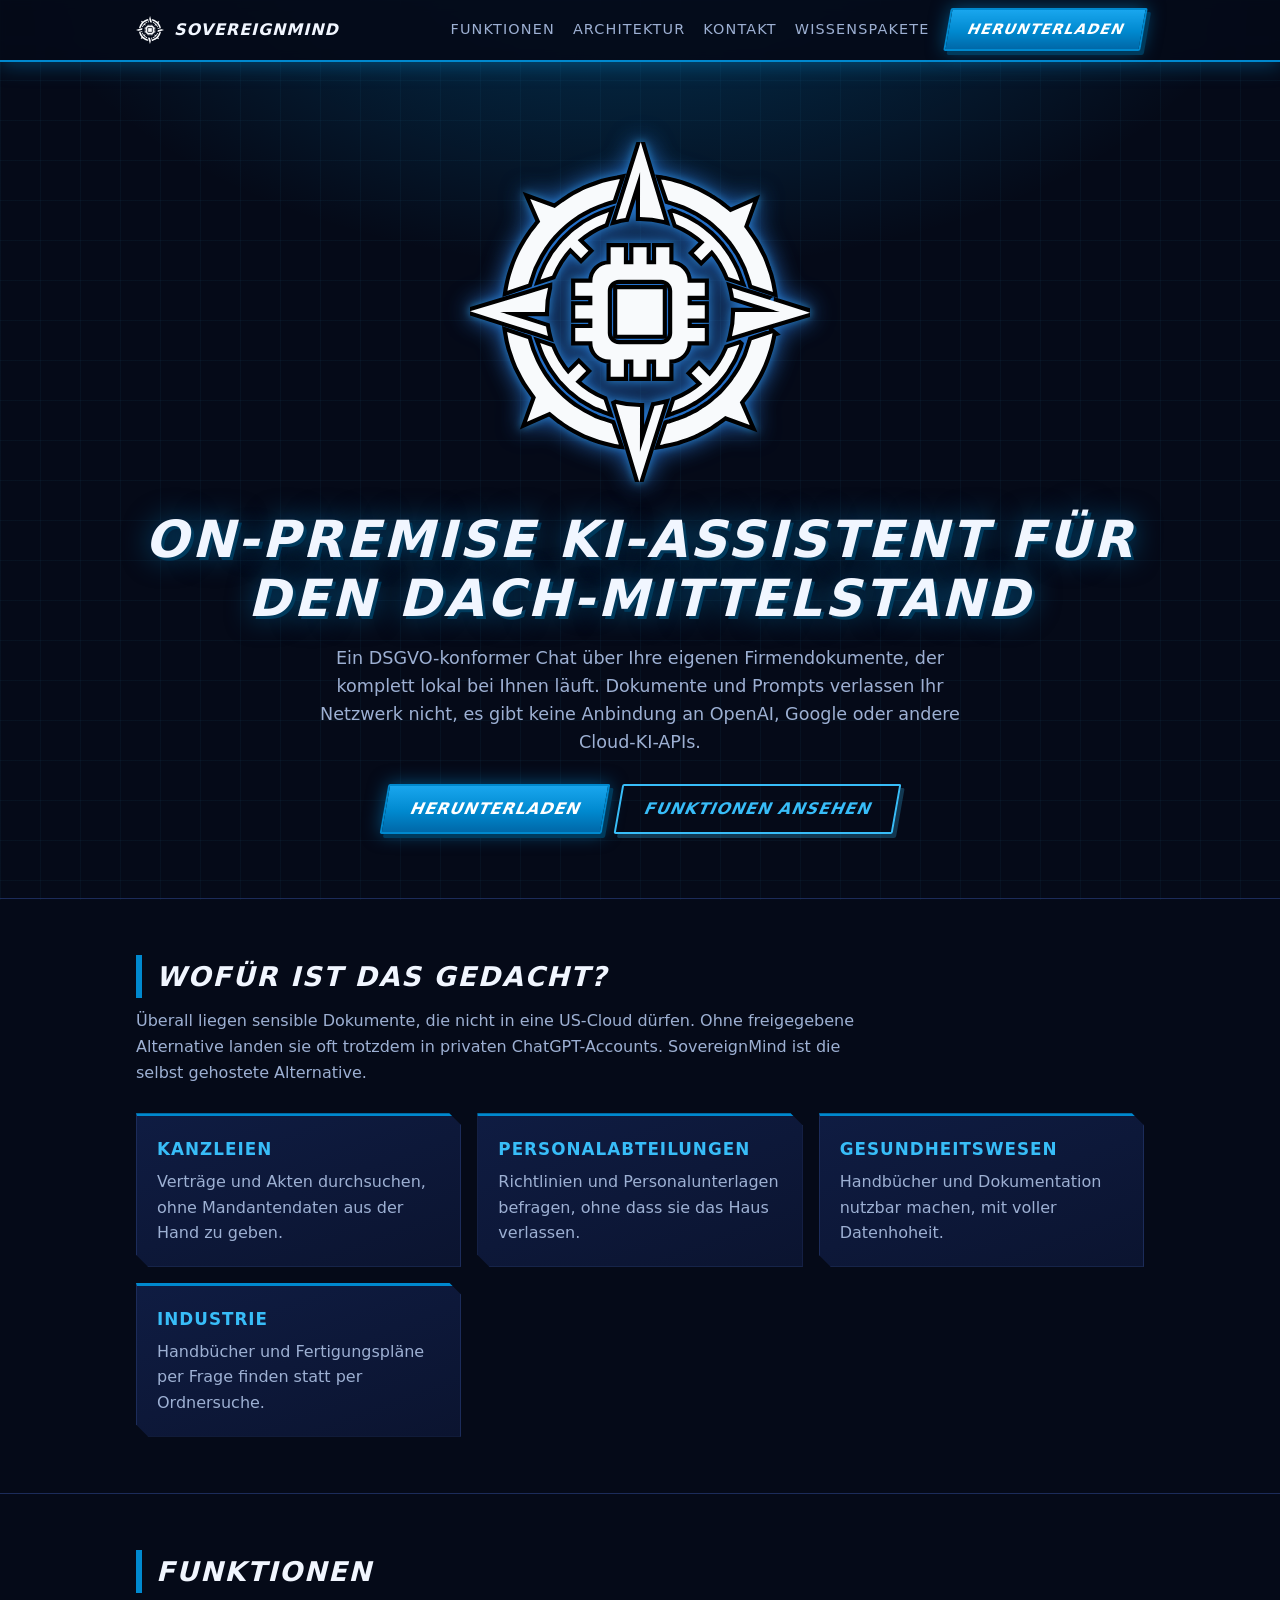
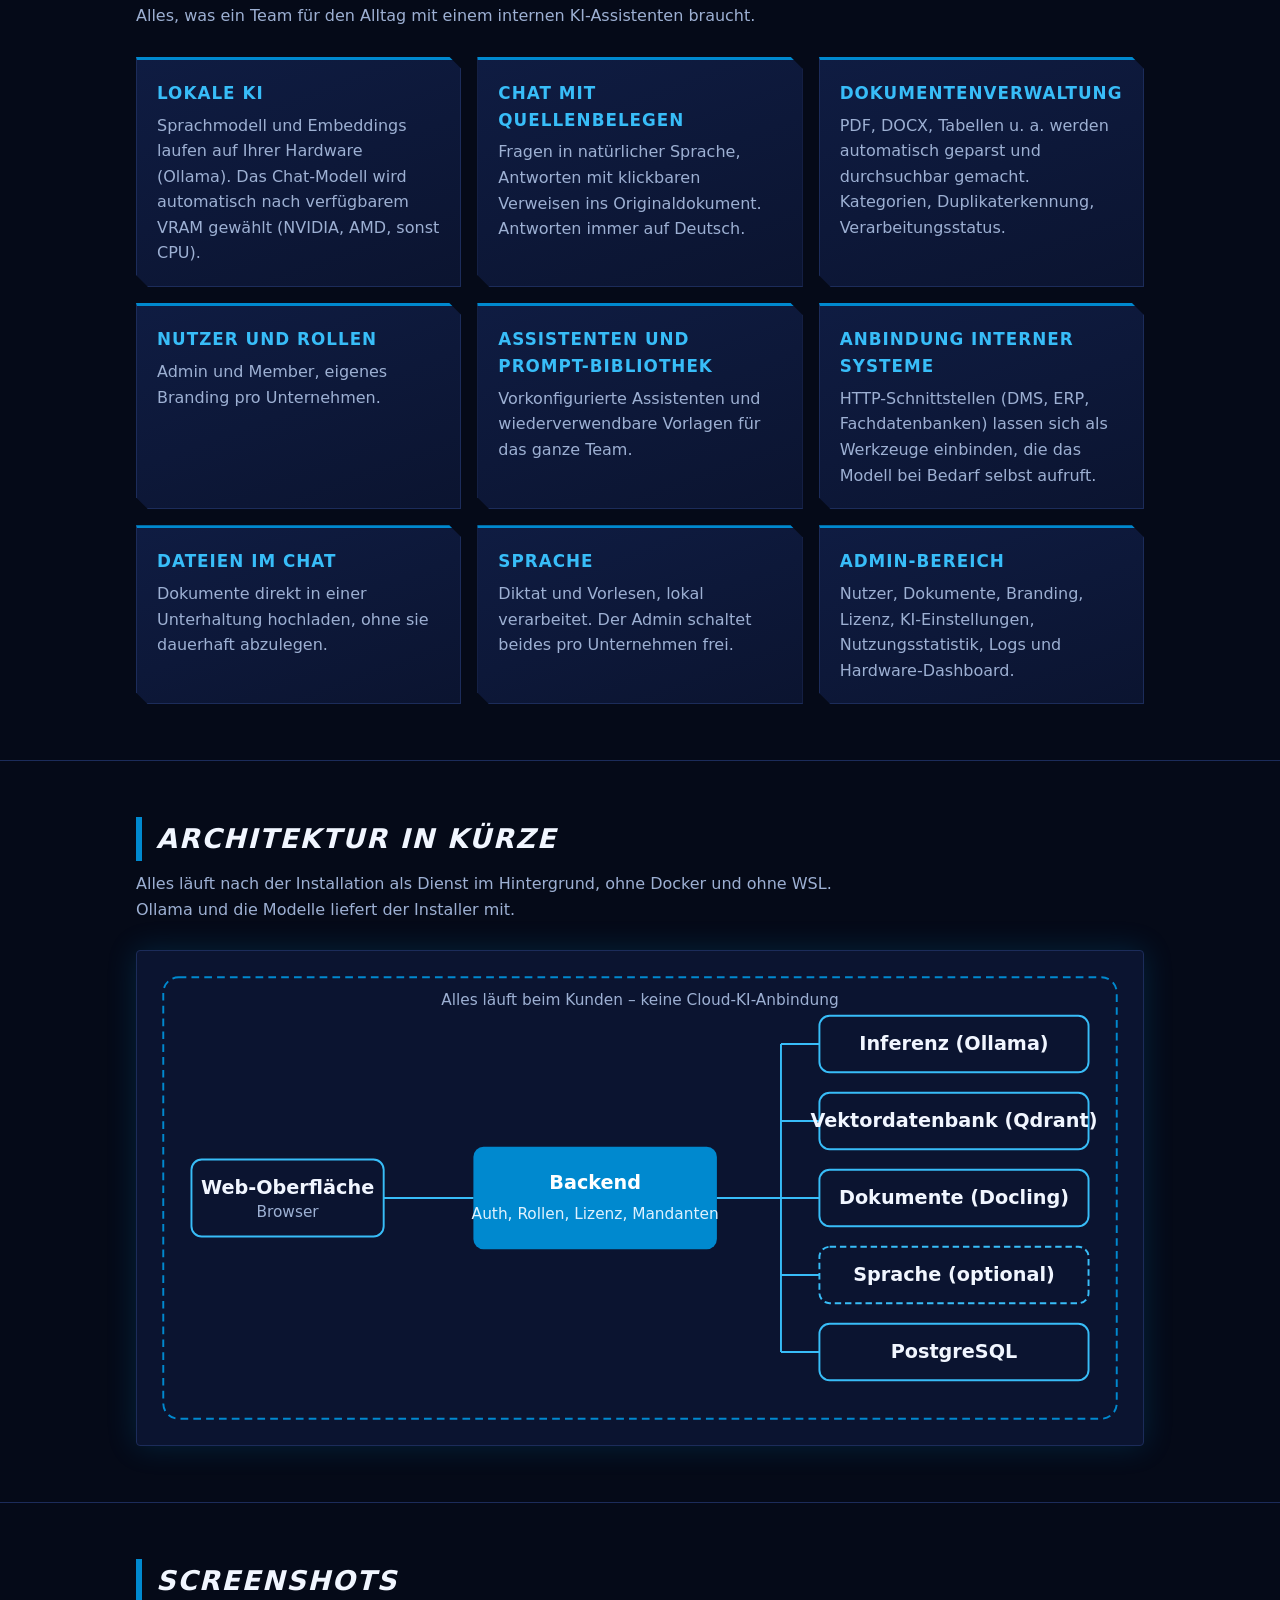
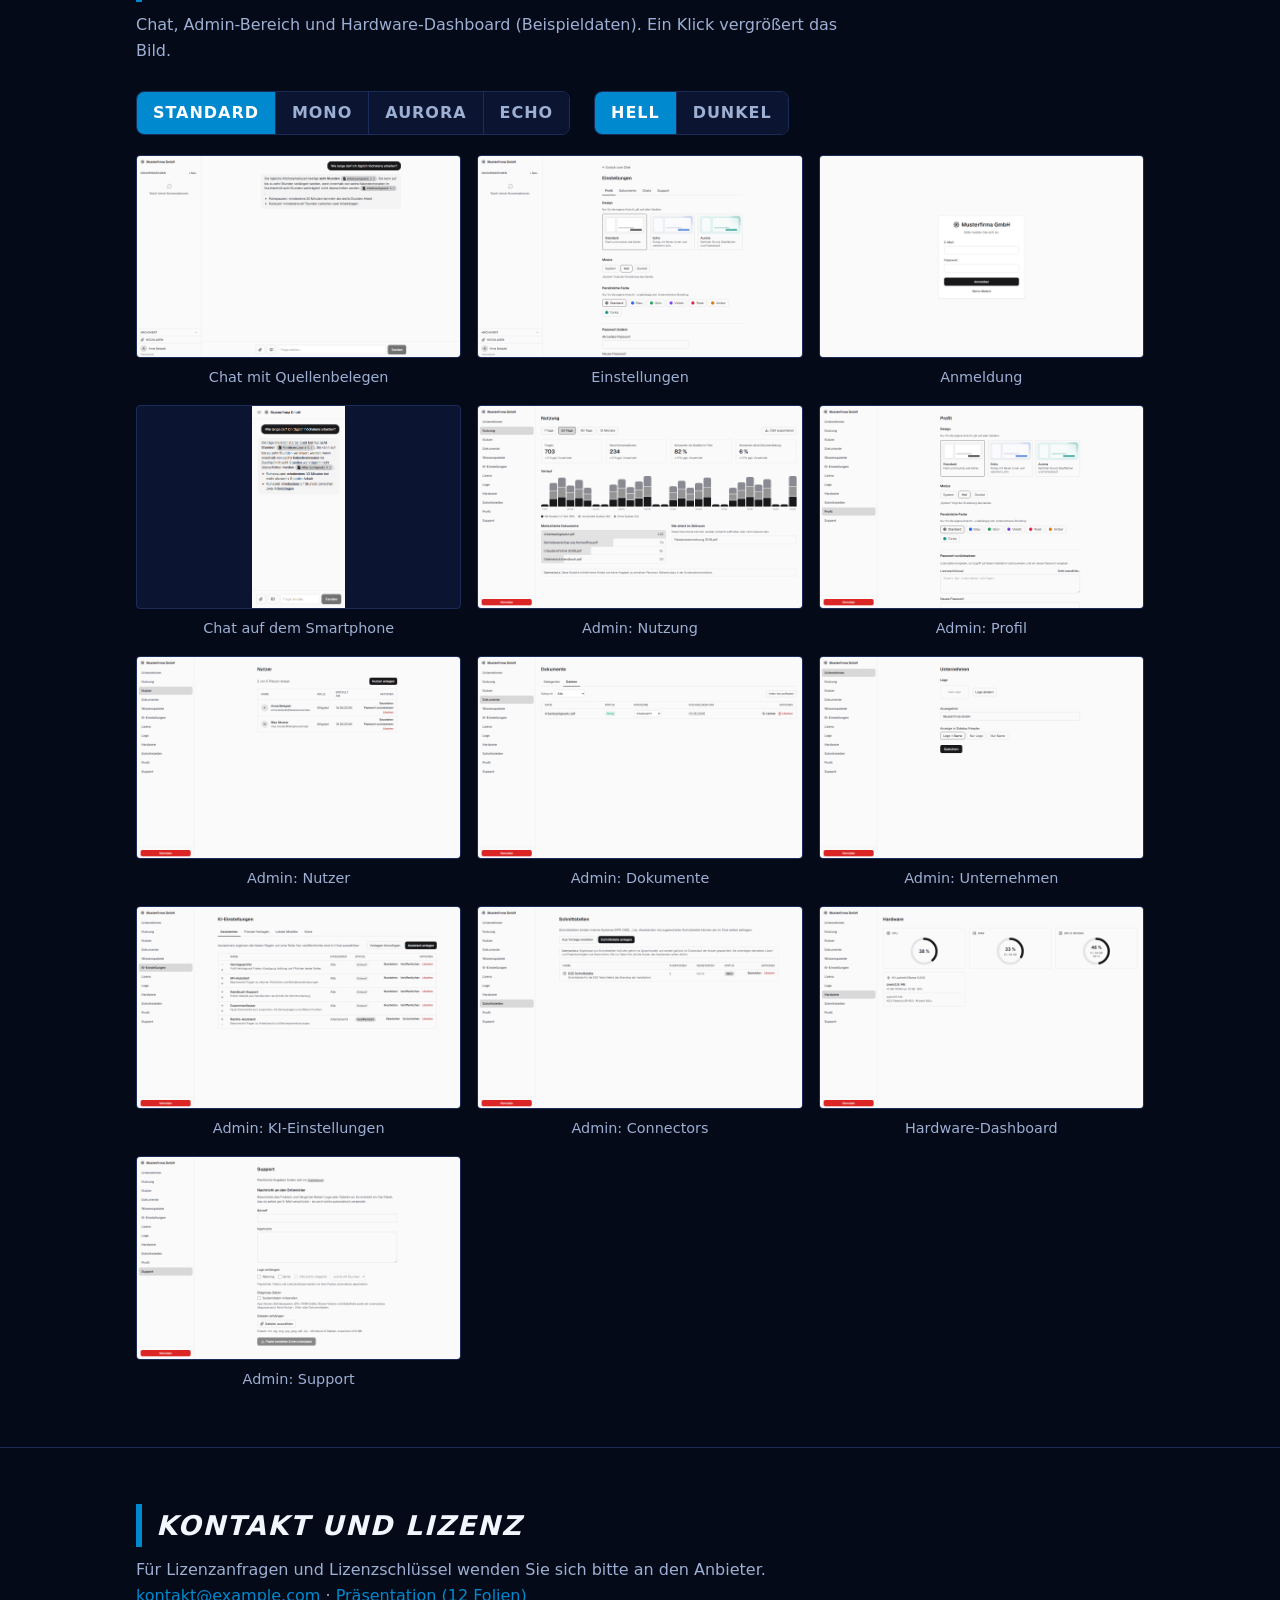
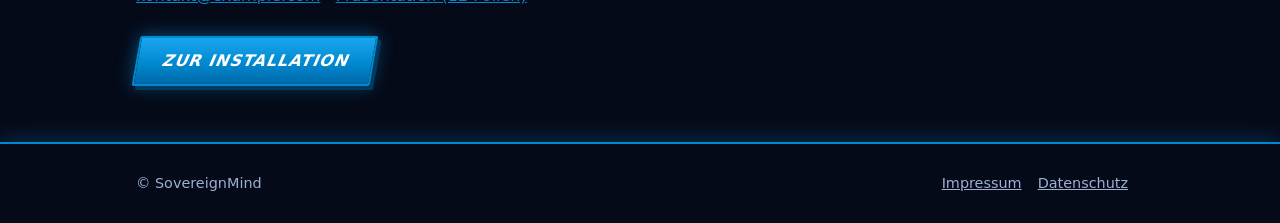
==== commit 83d65335: "Website: Logo, Architektur-Grafik und Styles überarbeitet Co-Authored-By: Claude Sonnet 5.5 <noreply" ====
--- a/index.html
+++ b/index.html
@@ -26,7 +26,7 @@
   <main id="main">
     <section class="hero">
       <div class="wrap">
-        <img class="hero-logo" src="assets/logo.svg" alt="SovereignMind Logo">
+        <img class="hero-logo" src="assets/logo-outline.svg" alt="SovereignMind Logo">
         <h1>On-Premise KI-Assistent für den DACH-Mittelstand</h1>
         <p>Ein DSGVO-konformer Chat über Ihre eigenen Firmendokumente, der komplett lokal bei Ihnen läuft.
           Dokumente und Prompts verlassen Ihr Netzwerk nicht, es gibt keine Anbindung an OpenAI, Google oder andere Cloud-KI-APIs.</p>
@@ -85,6 +85,7 @@
         <div class="gallery-controls" data-gallery-controls hidden>
           <div class="seg" role="group" aria-label="Design">
             <button type="button" data-variant="standard">Standard</button>
+            <button type="button" data-variant="mono">Mono</button>
             <button type="button" data-variant="aurora">Aurora</button>
             <button type="button" data-variant="echo">Echo</button>
           </div>
--- a/assets/style.css
+++ b/assets/style.css
@@ -1,73 +1,83 @@
 :root {
-  --bg: #f7f8fa;
-  --surface: #ffffff;
-  --text: #1b2230;
-  --muted: #5b6577;
-  --border: #dde1e8;
-  --accent: #2f5bea;
+  color-scheme: dark;
+  --bg: #050a18;
+  --surface: #0b1430;
+  --text: #f1f6ff;
+  --muted: #9db0d3;
+  --border: #1c2c5a;
+  --accent: #0089cf;          /* Sega-Blau */
+  --accent-hi: #38bdf8;       /* Glow / Hover */
   --accent-text: #ffffff;
-  --code-bg: #0f1623;
-  --code-text: #e6edf7;
-  --radius: 10px;
-}
-@media (prefers-color-scheme: dark) {
-  :root {
-    --bg: #0e131c;
-    --surface: #161d2a;
-    --text: #e6ebf3;
-    --muted: #9aa5b8;
-    --border: #273044;
-    --accent: #6c8cff;
-    --accent-text: #0e131c;
-    --code-bg: #0a0f18;
-  }
+  --code-bg: #030712;
+  --code-text: #dbeafe;
+  --radius: 4px;
+  --cut: 12px;                /* Eckenabschraegung wie die Kompassnadeln im Logo */
+  --display: Bahnschrift, "Arial Narrow Bold", "Segoe UI", system-ui, sans-serif;
 }
 * { box-sizing: border-box; }
 html { scroll-behavior: smooth; }
 body {
   margin: 0;
-  background: var(--bg);
+  background:
+    radial-gradient(900px 500px at 50% -80px, rgba(0,137,207,.35), transparent 70%),
+    linear-gradient(rgba(56,189,248,.045) 1px, transparent 1px) 0 0 / 100% 40px,
+    linear-gradient(90deg, rgba(56,189,248,.045) 1px, transparent 1px) 0 0 / 40px 100%,
+    var(--bg);
+  background-attachment: fixed;
   color: var(--text);
   font: 16px/1.6 system-ui, -apple-system, "Segoe UI", Roboto, sans-serif;
 }
+h1, h2, h3, .brand, .btn, .tab, .pkg-badge {
+  font-family: var(--display);
+  text-transform: uppercase;
+  letter-spacing: .06em;
+}
+h1, h2 { font-weight: 800; font-style: italic; }
+::selection { background: var(--accent); color: #fff; }
 a { color: var(--accent); }
 .wrap { max-width: 1040px; margin: 0 auto; padding: 0 16px; }
 .skip { position: absolute; left: -999px; }
 .skip:focus { left: 8px; top: 8px; background: var(--surface); padding: 8px; z-index: 10; }
 
-header.site { border-bottom: 1px solid var(--border); background: var(--surface); }
+header.site { border-bottom: 2px solid var(--accent); background: rgba(5,10,24,.92); box-shadow: 0 2px 22px rgba(0,137,207,.45); position: sticky; top: 0; z-index: 5; backdrop-filter: blur(6px); }
 header.site .wrap { display: flex; align-items: center; justify-content: space-between; gap: 16px; min-height: 60px; flex-wrap: wrap; }
-.brand { display: flex; align-items: center; gap: 10px; font-weight: 700; color: var(--text); text-decoration: none; }
+.brand { display: flex; align-items: center; gap: 10px; font-weight: 800; font-style: italic; color: var(--text); text-decoration: none; }
 .brand img { width: 28px; height: 28px; }
 nav.main { display: flex; gap: 18px; flex-wrap: wrap; align-items: center; }
-nav.main a { color: var(--muted); text-decoration: none; }
-nav.main a:hover, nav.main a[aria-current="page"] { color: var(--text); }
-nav.main a.btn, nav.main a.btn:hover { color: var(--accent-text); padding: 8px 18px; }
+nav.main a { color: var(--muted); text-decoration: none; font-family: var(--display); text-transform: uppercase; letter-spacing: .08em; font-size: .9rem; }
+nav.main a:hover, nav.main a[aria-current="page"] { color: var(--accent-hi); text-shadow: 0 0 10px rgba(56,189,248,.7); }
+nav.main a.btn, nav.main a.btn:hover { color: var(--accent-text); padding: 8px 18px; text-shadow: none; }
 
 .btn {
-  display: inline-block; padding: 10px 20px; border-radius: 8px; border: 1px solid var(--accent);
-  background: var(--accent); color: var(--accent-text); font-weight: 600; text-decoration: none; cursor: pointer; font-size: 1rem;
+  display: inline-block; padding: 10px 24px; border: 2px solid var(--accent); border-radius: 2px;
+  background: linear-gradient(180deg, #19a6ee, var(--accent) 55%, #0068a8); color: var(--accent-text); font-weight: 800; font-style: italic;
+  text-decoration: none; cursor: pointer; font-size: 1rem; transform: skewX(-10deg);
+  box-shadow: 4px 4px 0 #003a5c, 0 0 18px rgba(0,137,207,.55); transition: transform .12s, box-shadow .12s, filter .12s;
 }
-.btn.secondary { background: transparent; color: var(--accent); }
+.btn:hover { filter: brightness(1.12); transform: skewX(-10deg) translate(-1px,-1px); box-shadow: 5px 5px 0 #003a5c, 0 0 26px rgba(56,189,248,.8); }
+.btn:active { transform: skewX(-10deg) translate(3px,3px); box-shadow: 1px 1px 0 #003a5c; }
+.btn.secondary { background: transparent; color: var(--accent-hi); border-color: var(--accent-hi); box-shadow: 4px 4px 0 rgba(56,189,248,.25); }
 .btn:focus-visible, .tab:focus-visible, summary:focus-visible { outline: 3px solid var(--accent); outline-offset: 2px; }
 
-.hero { padding: 72px 0 56px; text-align: center; }
-.hero-logo { display: block; width: clamp(140px, 28vw, 240px); height: auto; margin: 0 auto 28px; }
-.hero h1 { font-size: clamp(1.9rem, 5vw, 3rem); line-height: 1.2; margin: 0 0 16px; }
+.hero { padding: 80px 0 64px; text-align: center; }
+.hero-logo { display: block; width: clamp(340px, 30vw, 240px); height: auto; margin: 0 auto 28px;
+  filter: drop-shadow(0 0 12px rgba(37,99,235,.55)) drop-shadow(0 0 4px rgba(56,189,248,.7)); }
+.hero h1 { font-size: clamp(1.9rem, 5vw, 3.2rem); line-height: 1.15; margin: 0 0 16px; text-shadow: 3px 3px 0 #003a5c, 0 0 28px rgba(0,137,207,.6); }
 .hero p { max-width: 680px; margin: 0 auto 28px; color: var(--muted); font-size: 1.1rem; }
 .hero .actions { display: flex; gap: 12px; justify-content: center; flex-wrap: wrap; }
 .version { margin-top: 14px; color: var(--muted); font-size: .9rem; }
 
-section.block { padding: 48px 0; border-top: 1px solid var(--border); }
-section.block h2 { margin: 0 0 8px; font-size: 1.6rem; }
+section.block { padding: 56px 0; border-top: 1px solid var(--border); }
+section.block h2 { margin: 0 0 10px; font-size: 1.7rem; padding-left: 14px; border-left: 6px solid var(--accent); }
 section.block > .wrap > p.lead { color: var(--muted); max-width: 720px; margin: 0 0 28px; }
 
 .grid { display: grid; gap: 16px; grid-template-columns: repeat(auto-fit, minmax(260px, 1fr)); }
-.card { background: var(--surface); border: 1px solid var(--border); border-radius: var(--radius); padding: 20px; }
-.card h3 { margin: 0 0 6px; font-size: 1.05rem; }
+.card { background: linear-gradient(160deg, #0f1c42, var(--surface)); border: 1px solid var(--border); border-top: 3px solid var(--accent); border-radius: 0; padding: 20px; clip-path: polygon(0 0, calc(100% - var(--cut)) 0, 100% var(--cut), 100% 100%, var(--cut) 100%, 0 calc(100% - var(--cut))); transition: border-color .15s, transform .15s; }
+.card:hover { border-color: var(--accent-hi); transform: translateY(-3px); }
+.card h3 { margin: 0 0 6px; font-size: 1.05rem; color: var(--accent-hi); }
 .card p { margin: 0; color: var(--muted); }
 
-.arch { background: var(--surface); border: 1px solid var(--border); border-radius: var(--radius); padding: 16px; }
+.arch { background: var(--surface); box-shadow: 0 0 30px rgba(0,137,207,.2); border: 1px solid var(--border); border-radius: var(--radius); padding: 16px; }
 .arch img { width: 100%; height: auto; display: block; }
 
 .shots { display: grid; gap: 16px; grid-template-columns: repeat(auto-fill, minmax(280px, 1fr)); }
@@ -75,13 +85,13 @@
 .shot > a, .shot > button { display: block; width: 100%; padding: 0; border: 0; background: none; cursor: zoom-in; border-radius: var(--radius); }
 .shot > button:focus-visible, .shot > a:focus-visible { outline: 3px solid var(--accent); outline-offset: 2px; }
 .shot img { display: block; width: 100%; height: auto; aspect-ratio: 16 / 10; object-fit: cover; object-position: top; border: 1px solid var(--border); border-radius: var(--radius); background: var(--surface); transition: transform .15s, box-shadow .15s; }
-.shot > button:hover img, .shot > a:hover img { transform: translateY(-2px); box-shadow: 0 6px 18px rgba(0,0,0,.18); }
+.shot > button:hover img, .shot > a:hover img { transform: translateY(-2px); box-shadow: 0 0 22px rgba(56,189,248,.6); }
 .shot.portrait img { object-fit: contain; }
 .shot figcaption { margin-top: 8px; text-align: center; color: var(--muted); font-size: .9rem; }
 
 .gallery-controls { display: flex; flex-wrap: wrap; gap: 12px 24px; margin-bottom: 20px; }
 .seg { display: inline-flex; border: 1px solid var(--border); border-radius: 8px; overflow: hidden; }
-.seg button { background: var(--surface); color: var(--muted); border: 0; padding: 8px 16px; font: inherit; font-weight: 600; cursor: pointer; }
+.seg button { background: var(--surface); color: var(--muted); border: 0; padding: 8px 16px; font: inherit; font-family: var(--display); text-transform: uppercase; letter-spacing: .06em; font-weight: 700; cursor: pointer; }
 .seg button + button { border-left: 1px solid var(--border); }
 .seg button[aria-pressed="true"] { background: var(--accent); color: var(--accent-text); }
 .seg button:focus-visible { outline: 3px solid var(--accent); outline-offset: -3px; }
@@ -110,22 +120,22 @@
   background: none; border: 0; border-bottom: 3px solid transparent; color: var(--muted);
   padding: 10px 18px; font-size: 1rem; cursor: pointer; font-weight: 600;
 }
-.tab[aria-selected="true"] { color: var(--text); border-bottom-color: var(--accent); }
+.tab[aria-selected="true"] { color: var(--accent-hi); border-bottom-color: var(--accent-hi); text-shadow: 0 0 10px rgba(56,189,248,.6); }
 .panel { padding: 24px 0; }
 .cmd { position: relative; margin: 12px 0 20px; }
 .cmd pre {
-  margin: 0; background: var(--code-bg); color: var(--code-text); border-radius: var(--radius);
+  border: 1px solid var(--border); margin: 0; background: var(--code-bg); color: var(--code-text); border-radius: var(--radius);
   padding: 16px 96px 16px 16px; overflow-x: auto; font: .9rem/1.6 ui-monospace, "Cascadia Code", Consolas, monospace;
 }
 .cmd button {
-  position: absolute; top: 10px; right: 10px; background: #26324a; color: #e6edf7; border: 0;
+  position: absolute; top: 10px; right: 10px; background: #12306a; color: #e6edf7; border: 0;
   border-radius: 6px; padding: 6px 12px; cursor: pointer; font-size: .85rem;
 }
-.cmd button:hover { background: #33415f; }
+.cmd button:hover { background: var(--accent); }
 ul.req { padding-left: 20px; }
 ul.req li { margin: 4px 0; }
 .note { background: var(--surface); border-left: 4px solid var(--accent); padding: 12px 16px; border-radius: 6px; margin: 16px 0; }
-.warn { border-left-color: #d98b00; }
+.warn { border-left-color: #ffb000; }
 code { font-family: ui-monospace, Consolas, monospace; background: var(--surface); border: 1px solid var(--border); padding: 1px 5px; border-radius: 4px; font-size: .9em; }
 .cmd pre code { background: none; border: 0; padding: 0; font-size: inherit; }
 table { width: 100%; border-collapse: collapse; margin: 12px 0; }
@@ -134,7 +144,7 @@
 summary { cursor: pointer; font-weight: 600; }
 .overflow { overflow-x: auto; }
 
-footer.site { border-top: 1px solid var(--border); padding: 28px 0; color: var(--muted); font-size: .9rem; }
+footer.site { border-top: 2px solid var(--accent); box-shadow: 0 -2px 22px rgba(0,137,207,.3); padding: 28px 0; color: var(--muted); font-size: .9rem; }
 footer.site .wrap { display: flex; justify-content: space-between; gap: 16px; flex-wrap: wrap; }
 footer.site a { color: var(--muted); margin-right: 16px; }
 
@@ -154,7 +164,7 @@
 .pkg-list { display: grid; gap: 16px; grid-template-columns: repeat(auto-fill, minmax(320px, 1fr)); margin-bottom: 32px; }
 .pkg-head { display: flex; justify-content: space-between; align-items: flex-start; gap: 12px; flex-wrap: wrap; }
 .pkg-name { margin: 0; font-size: 1.15rem; }
-.pkg-badge { font-size: .8rem; font-weight: 600; color: var(--muted); border: 1px solid var(--border); border-radius: 999px; padding: 2px 10px; }
+.pkg-badge { font-size: .8rem; font-weight: 700; color: var(--accent-hi); border: 1px solid var(--accent); border-radius: 2px; padding: 2px 10px; }
 .pkg .pkg-meta { margin: 6px 0 10px; font-size: .9rem; }
 .pkg p { color: var(--text); }
 .pkg .pkg-meta { color: var(--muted); }
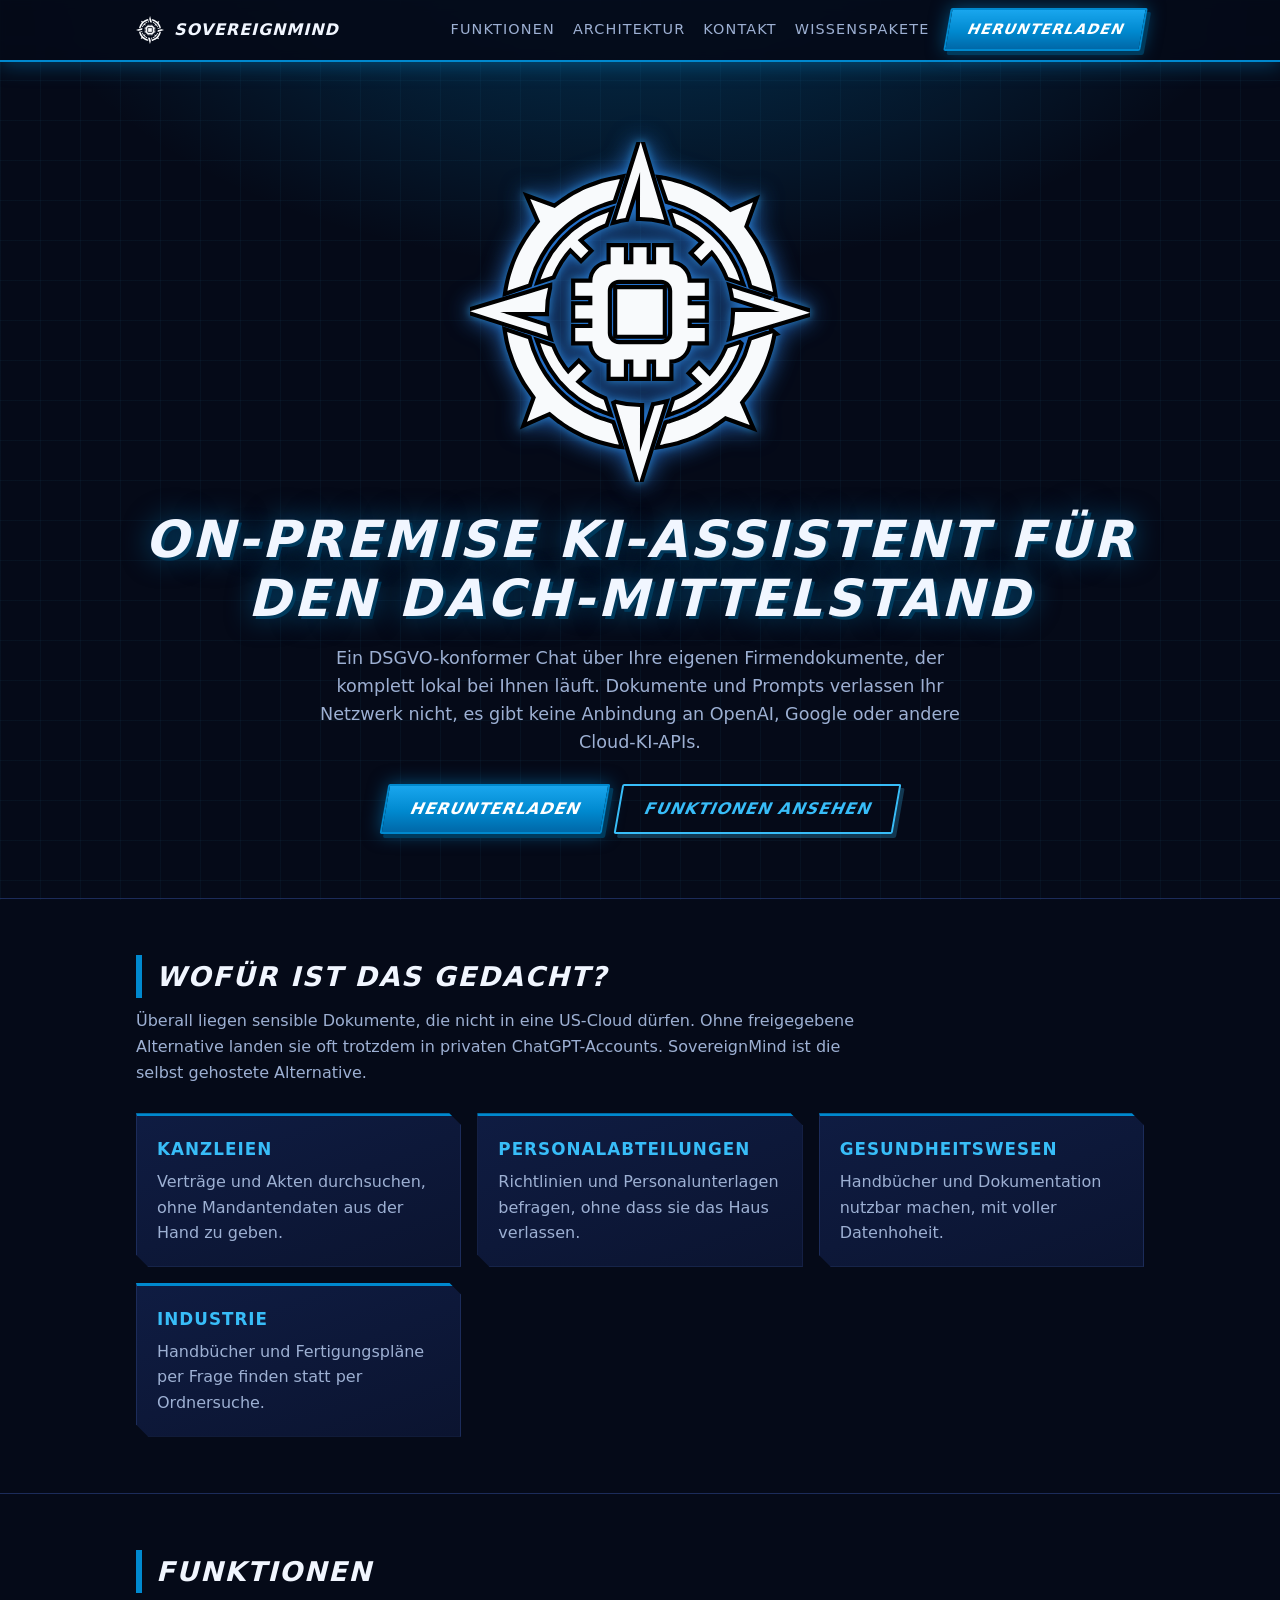
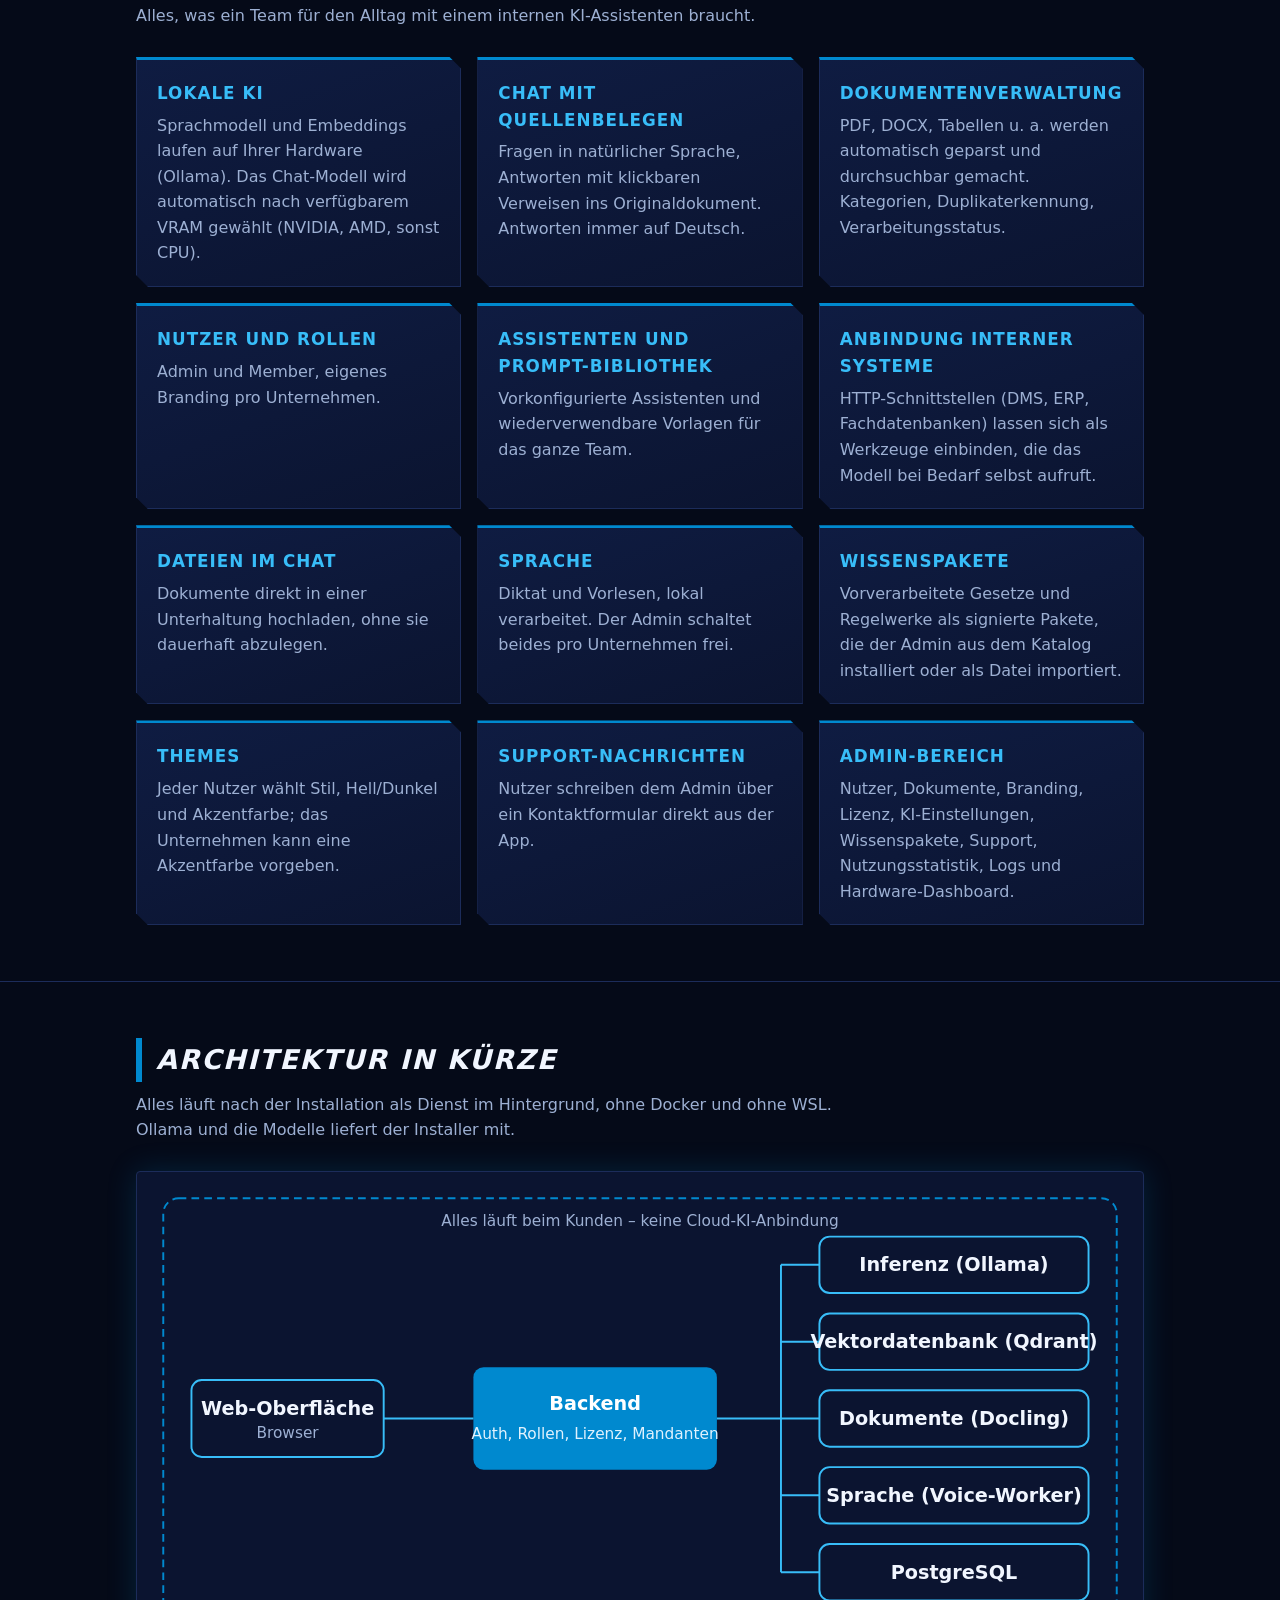
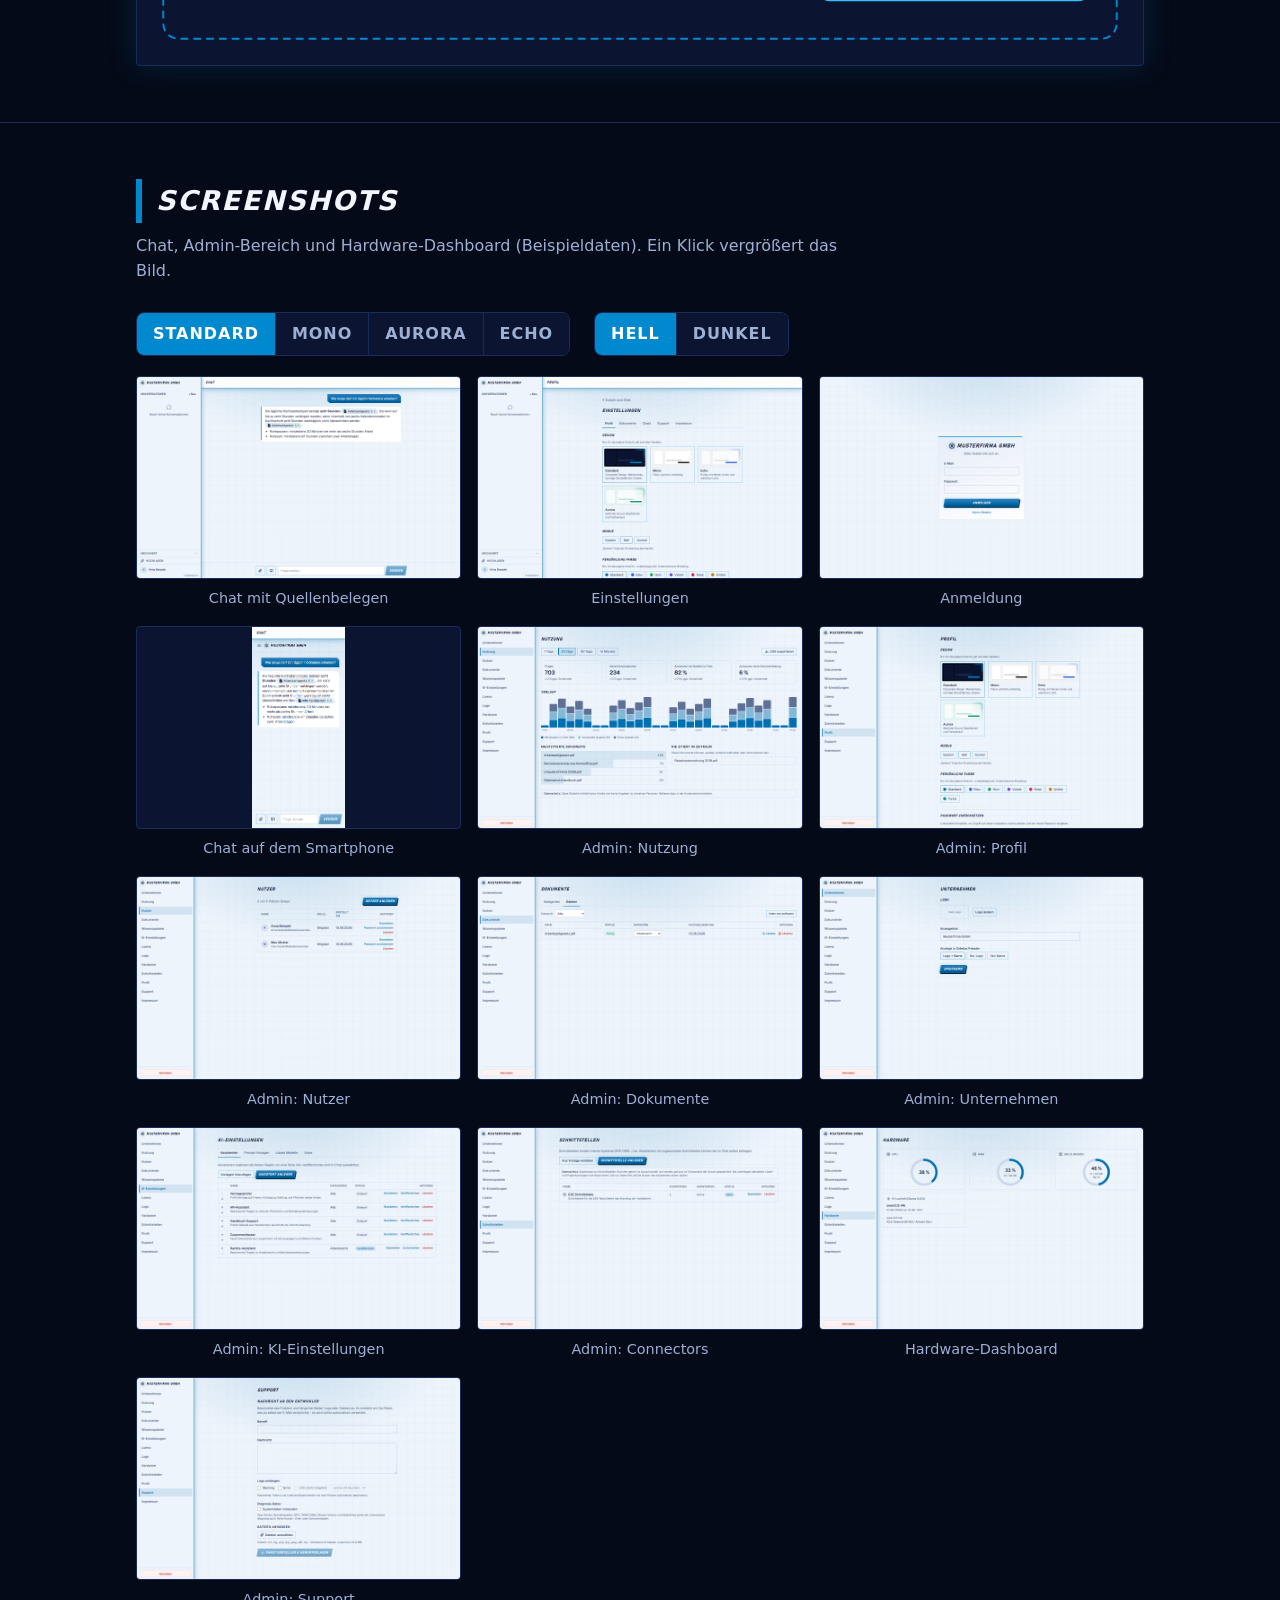
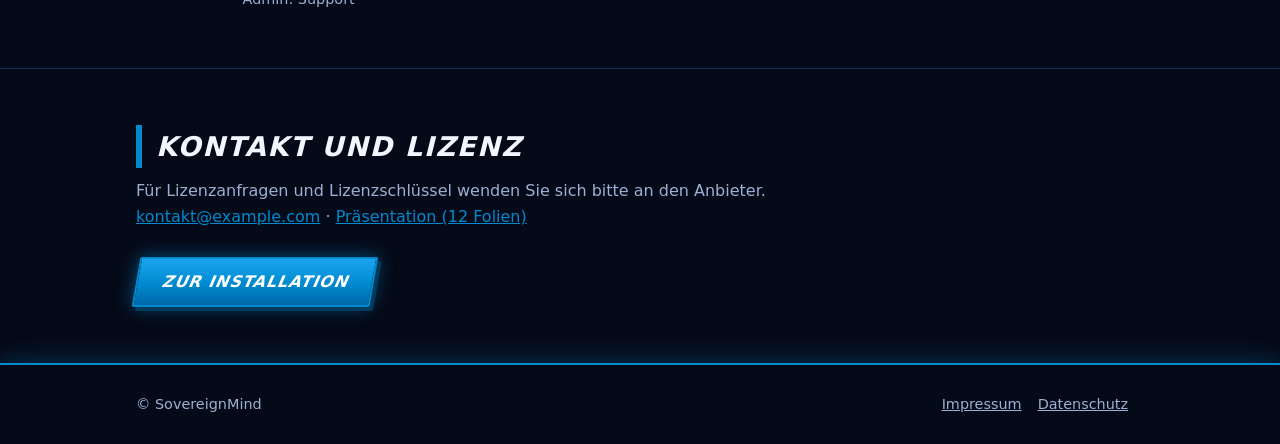
==== commit a80b4a63: "Website: neue Funktionen (Wissenspakete, Themes, Support) und Architektur-Grafik aktualisiert Co-Aut" ====
--- a/index.html
+++ b/index.html
@@ -65,7 +65,10 @@
           <div class="card"><h3>Anbindung interner Systeme</h3><p>HTTP-Schnittstellen (DMS, ERP, Fachdatenbanken) lassen sich als Werkzeuge einbinden, die das Modell bei Bedarf selbst aufruft.</p></div>
           <div class="card"><h3>Dateien im Chat</h3><p>Dokumente direkt in einer Unterhaltung hochladen, ohne sie dauerhaft abzulegen.</p></div>
           <div class="card"><h3>Sprache</h3><p>Diktat und Vorlesen, lokal verarbeitet. Der Admin schaltet beides pro Unternehmen frei.</p></div>
-          <div class="card"><h3>Admin-Bereich</h3><p>Nutzer, Dokumente, Branding, Lizenz, KI-Einstellungen, Nutzungsstatistik, Logs und Hardware-Dashboard.</p></div>
+          <div class="card"><h3>Wissenspakete</h3><p>Vorverarbeitete Gesetze und Regelwerke als signierte Pakete, die der Admin aus dem Katalog installiert oder als Datei importiert.</p></div>
+          <div class="card"><h3>Themes</h3><p>Jeder Nutzer wählt Stil, Hell/Dunkel und Akzentfarbe; das Unternehmen kann eine Akzentfarbe vorgeben.</p></div>
+          <div class="card"><h3>Support-Nachrichten</h3><p>Nutzer schreiben dem Admin über ein Kontaktformular direkt aus der App.</p></div>
+          <div class="card"><h3>Admin-Bereich</h3><p>Nutzer, Dokumente, Branding, Lizenz, KI-Einstellungen, Wissenspakete, Support, Nutzungsstatistik, Logs und Hardware-Dashboard.</p></div>
         </div>
       </div>
     </section>
@@ -74,7 +77,7 @@
       <div class="wrap">
         <h2>Architektur in Kürze</h2>
         <p class="lead">Alles läuft nach der Installation als Dienst im Hintergrund, ohne Docker und ohne WSL. Ollama und die Modelle liefert der Installer mit.</p>
-        <div class="arch"><img src="assets/architektur.svg" alt="Web-Oberfläche greift auf das Backend zu; das Backend nutzt Inferenz, Vektordatenbank, Dokumentenverarbeitung, optional Sprache und PostgreSQL." width="760" height="360"></div>
+        <div class="arch"><img src="assets/architektur.svg" alt="Web-Oberfläche greift auf das Backend zu; das Backend nutzt Inferenz, Vektordatenbank, Dokumentenverarbeitung, Sprache und PostgreSQL." width="760" height="360"></div>
       </div>
     </section>
 
--- a/assets/style.css
+++ b/assets/style.css
@@ -5,7 +5,7 @@
   --text: #f1f6ff;
   --muted: #9db0d3;
   --border: #1c2c5a;
-  --accent: #0089cf;          /* Sega-Blau */
+  --accent: #0089cf;          /* Markenblau */
   --accent-hi: #38bdf8;       /* Glow / Hover */
   --accent-text: #ffffff;
   --code-bg: #030712;
@@ -18,6 +18,9 @@
 html { scroll-behavior: smooth; }
 body {
   margin: 0;
+  min-height: 100vh;
+  display: flex;
+  flex-direction: column;
   background:
     radial-gradient(900px 500px at 50% -80px, rgba(0,137,207,.35), transparent 70%),
     linear-gradient(rgba(56,189,248,.045) 1px, transparent 1px) 0 0 / 100% 40px,
@@ -36,6 +39,8 @@
 ::selection { background: var(--accent); color: #fff; }
 a { color: var(--accent); }
 .wrap { max-width: 1040px; margin: 0 auto; padding: 0 16px; }
+body > main { flex: 1 0 auto; width: 100%; }
+body > footer.site { flex-shrink: 0; }
 .skip { position: absolute; left: -999px; }
 .skip:focus { left: 8px; top: 8px; background: var(--surface); padding: 8px; z-index: 10; }
 
@@ -168,7 +173,13 @@
 .pkg .pkg-meta { margin: 6px 0 10px; font-size: .9rem; }
 .pkg p { color: var(--text); }
 .pkg .pkg-meta { color: var(--muted); }
-.pkg-actions { margin: 14px 0 0; }
+.pkg .pkg-desc { margin: 0 0 4px; }
+.pkg .pkg-facts { margin: 0 0 10px; font-size: .85rem; color: var(--muted); overflow-wrap: anywhere; }
+.pkg .pkg-facts a { color: var(--accent-hi); }
+.pkg .pkg-desc-toggle { cursor: pointer; }
+.pkg .pkg-desc-toggle:hover { color: var(--accent-hi); }
+.pkg .pkg-desc-toggle:focus-visible { outline: 3px solid var(--accent); outline-offset: 2px; }
+.pkg-actions { margin: 24px 0 0; }
 .pkg details { margin: 12px 0 0; padding: 8px 12px; }
 .pkg .cmd { margin: 8px 0 4px; }
 .pkg .cmd pre { white-space: pre-wrap; word-break: break-all; }
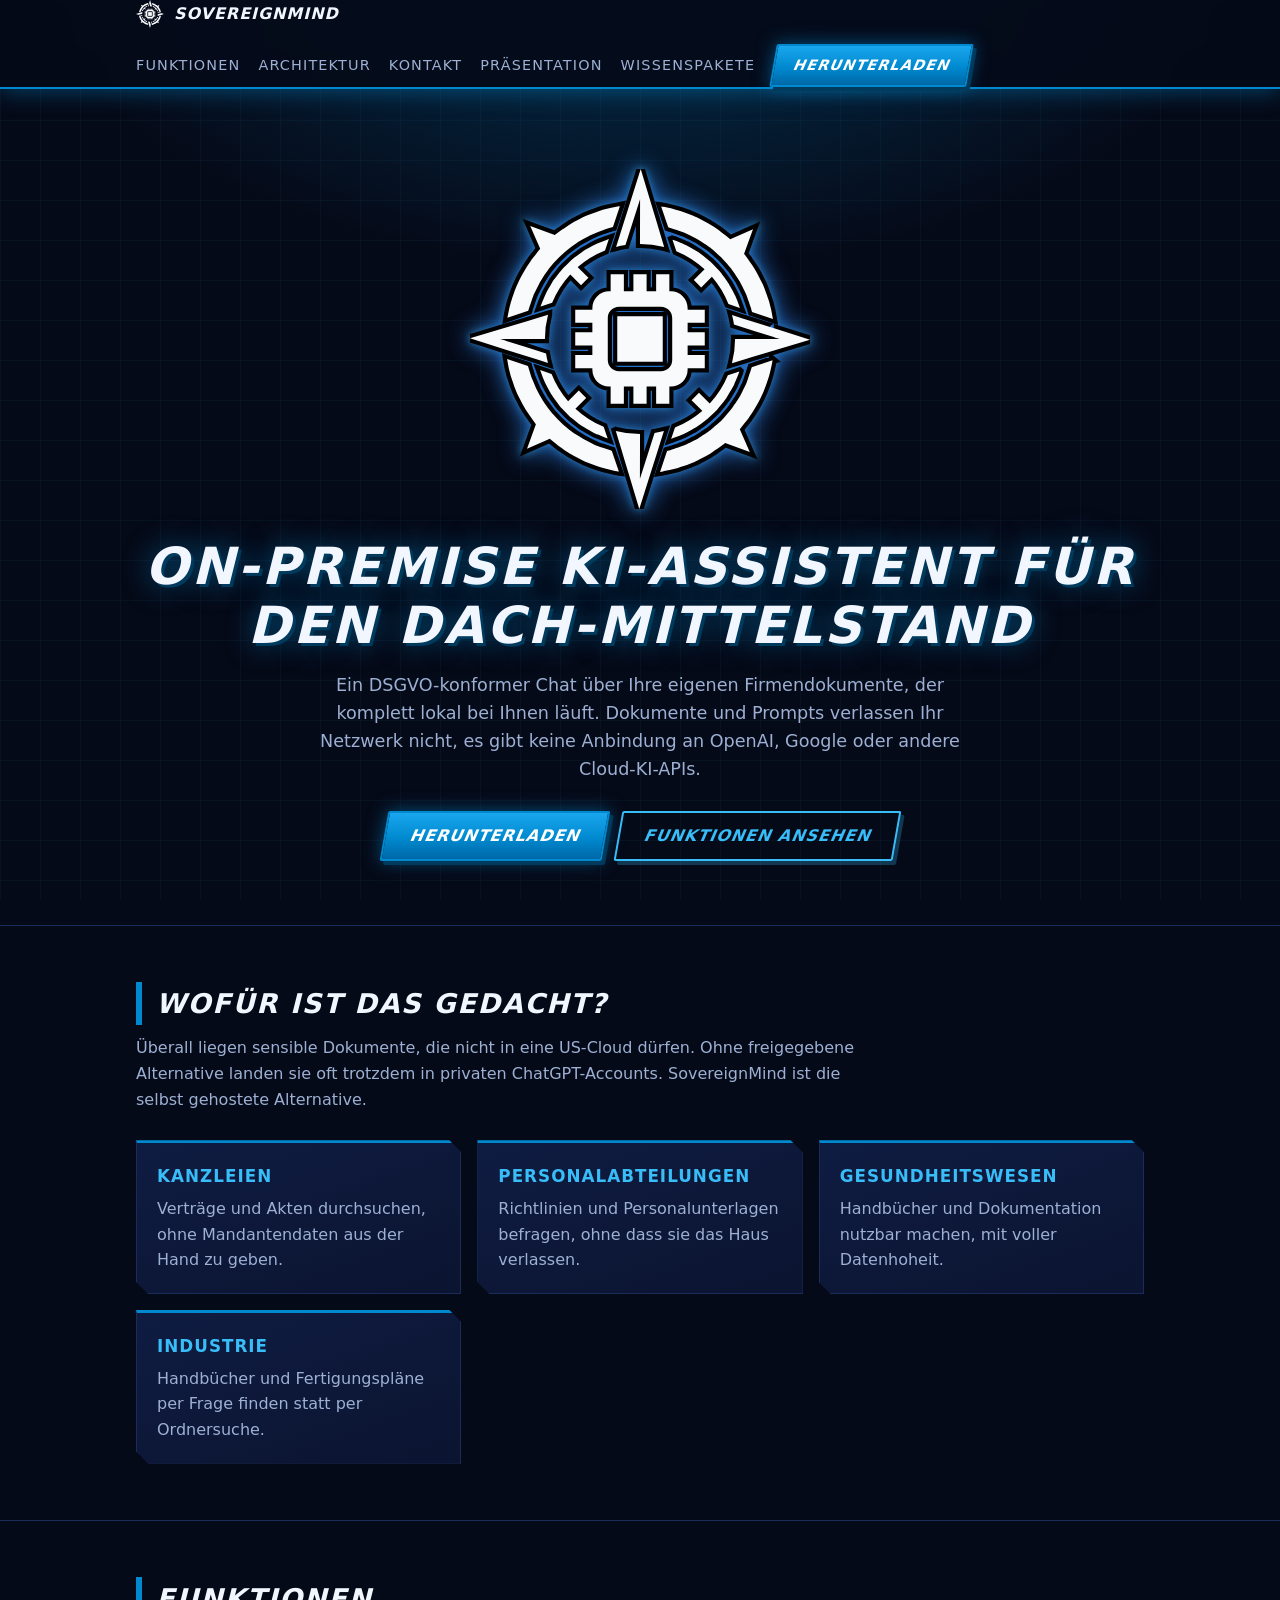
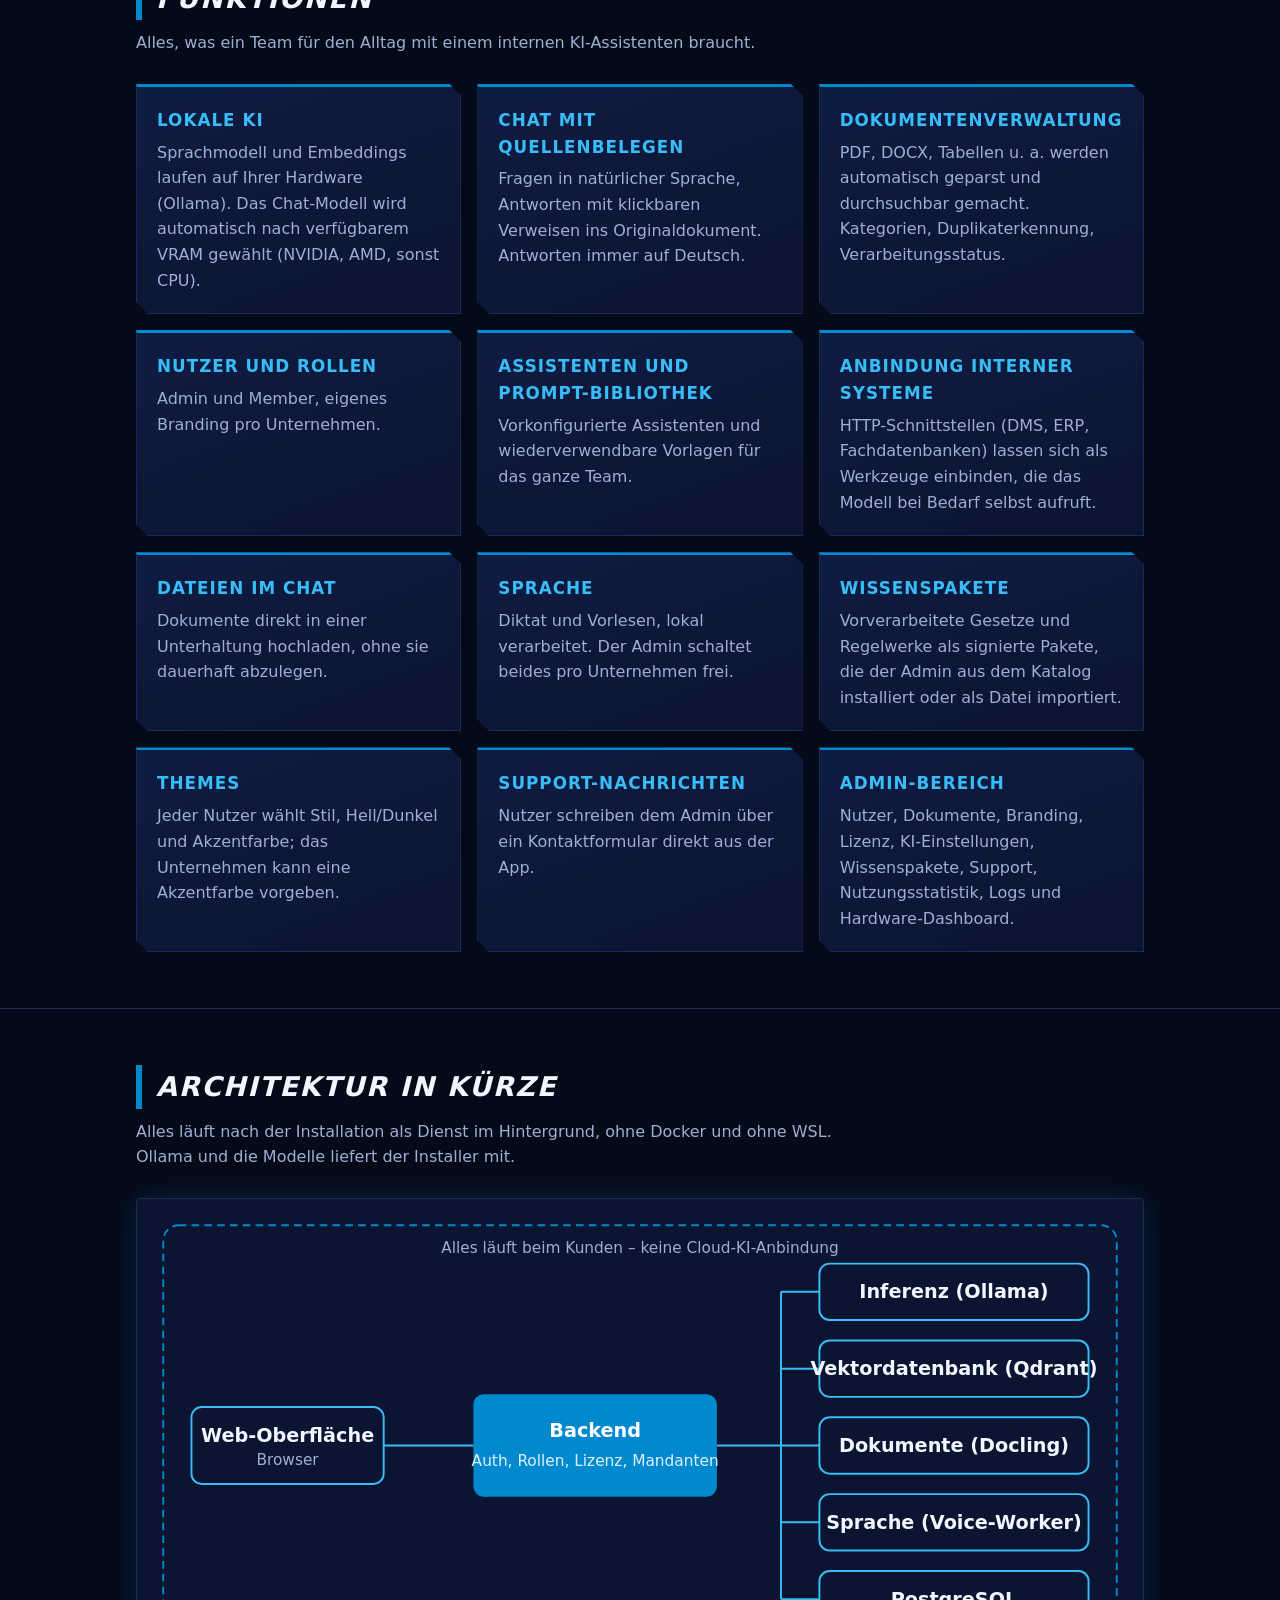
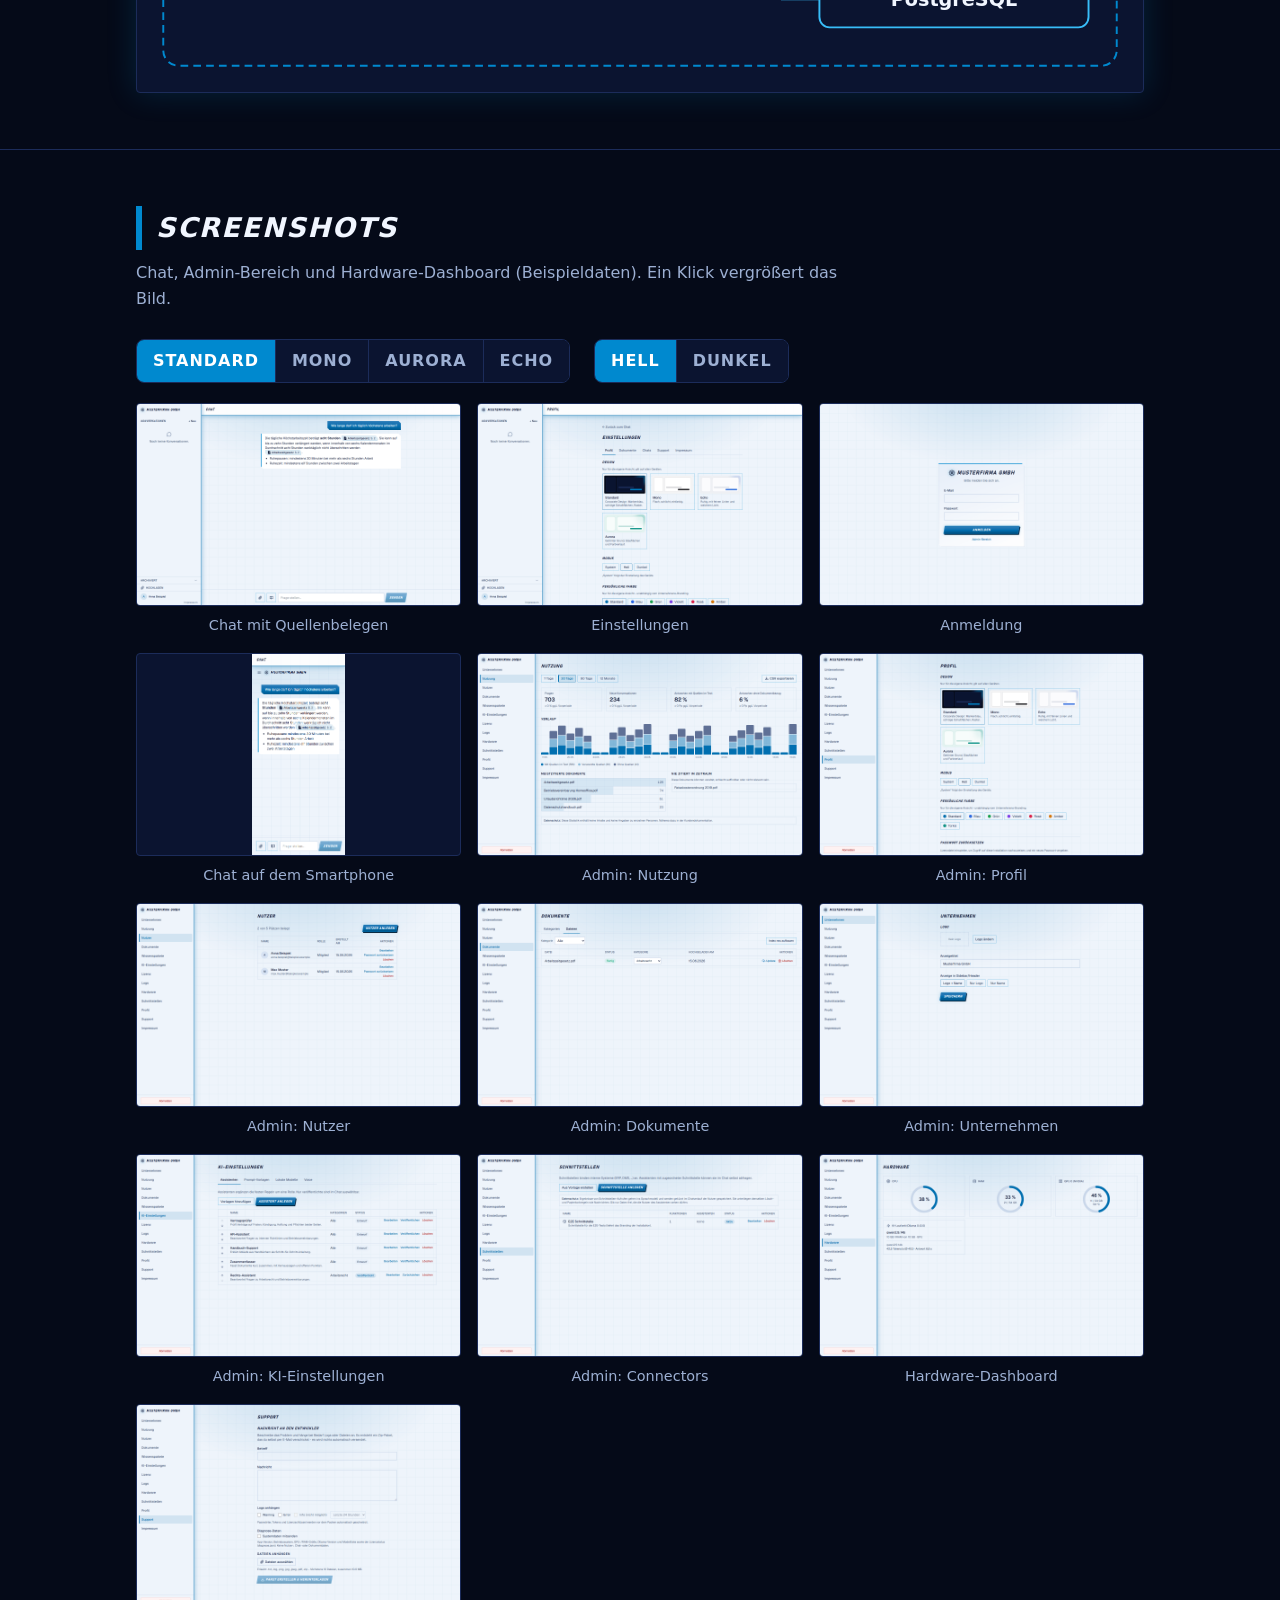
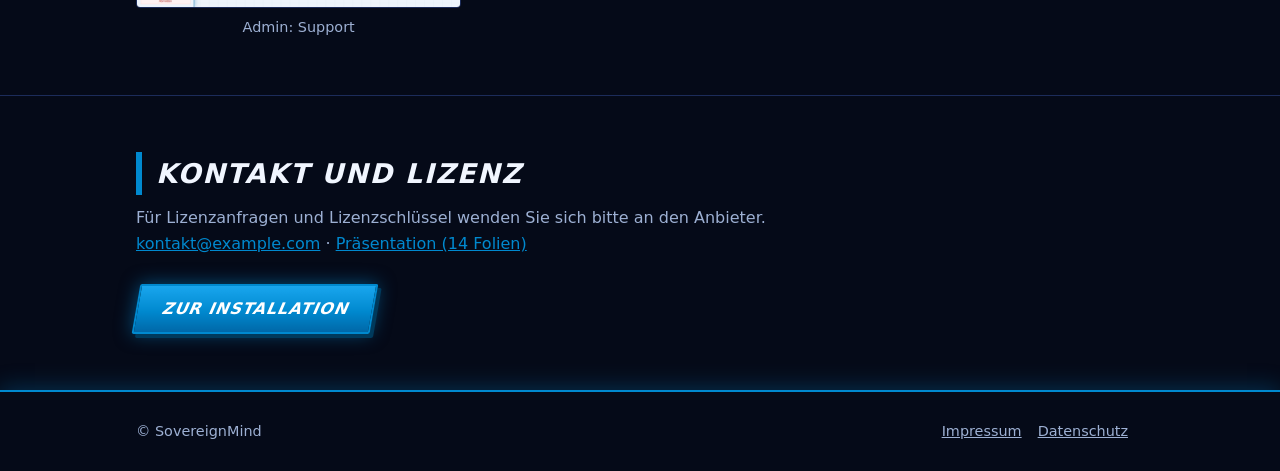
==== commit 95791b29: "Präsentation mit Navigationsleiste hinzugefügt und Link auf der Startseite ergänzt Co-Authored-By: C" ====
--- a/index.html
+++ b/index.html
@@ -17,6 +17,7 @@
         <a href="#funktionen">Funktionen</a>
         <a href="#architektur">Architektur</a>
         <a href="#kontakt">Kontakt</a>
+        <a href="praesentation/index.html">Präsentation</a>
         <a href="wissenspakete.html">Wissenspakete</a>
         <a class="btn" href="download.html">Herunterladen</a>
       </nav>
@@ -129,7 +130,7 @@
         <h2>Kontakt und Lizenz</h2>
         <p class="lead">Für Lizenzanfragen und Lizenzschlüssel wenden Sie sich bitte an den Anbieter.
           <!-- TODO: Kontaktweg eintragen --> <a href="mailto:kontakt@example.com">kontakt@example.com</a>
-          · <a href="https://claude.ai/artifact/D8hR37cBCNKZLZEfdcZSXo" rel="noopener">Präsentation (12 Folien)</a></p>
+          · <a href="praesentation/index.html">Präsentation (14 Folien)</a></p>
         <a class="btn" href="download.html">Zur Installation</a>
       </div>
     </section>
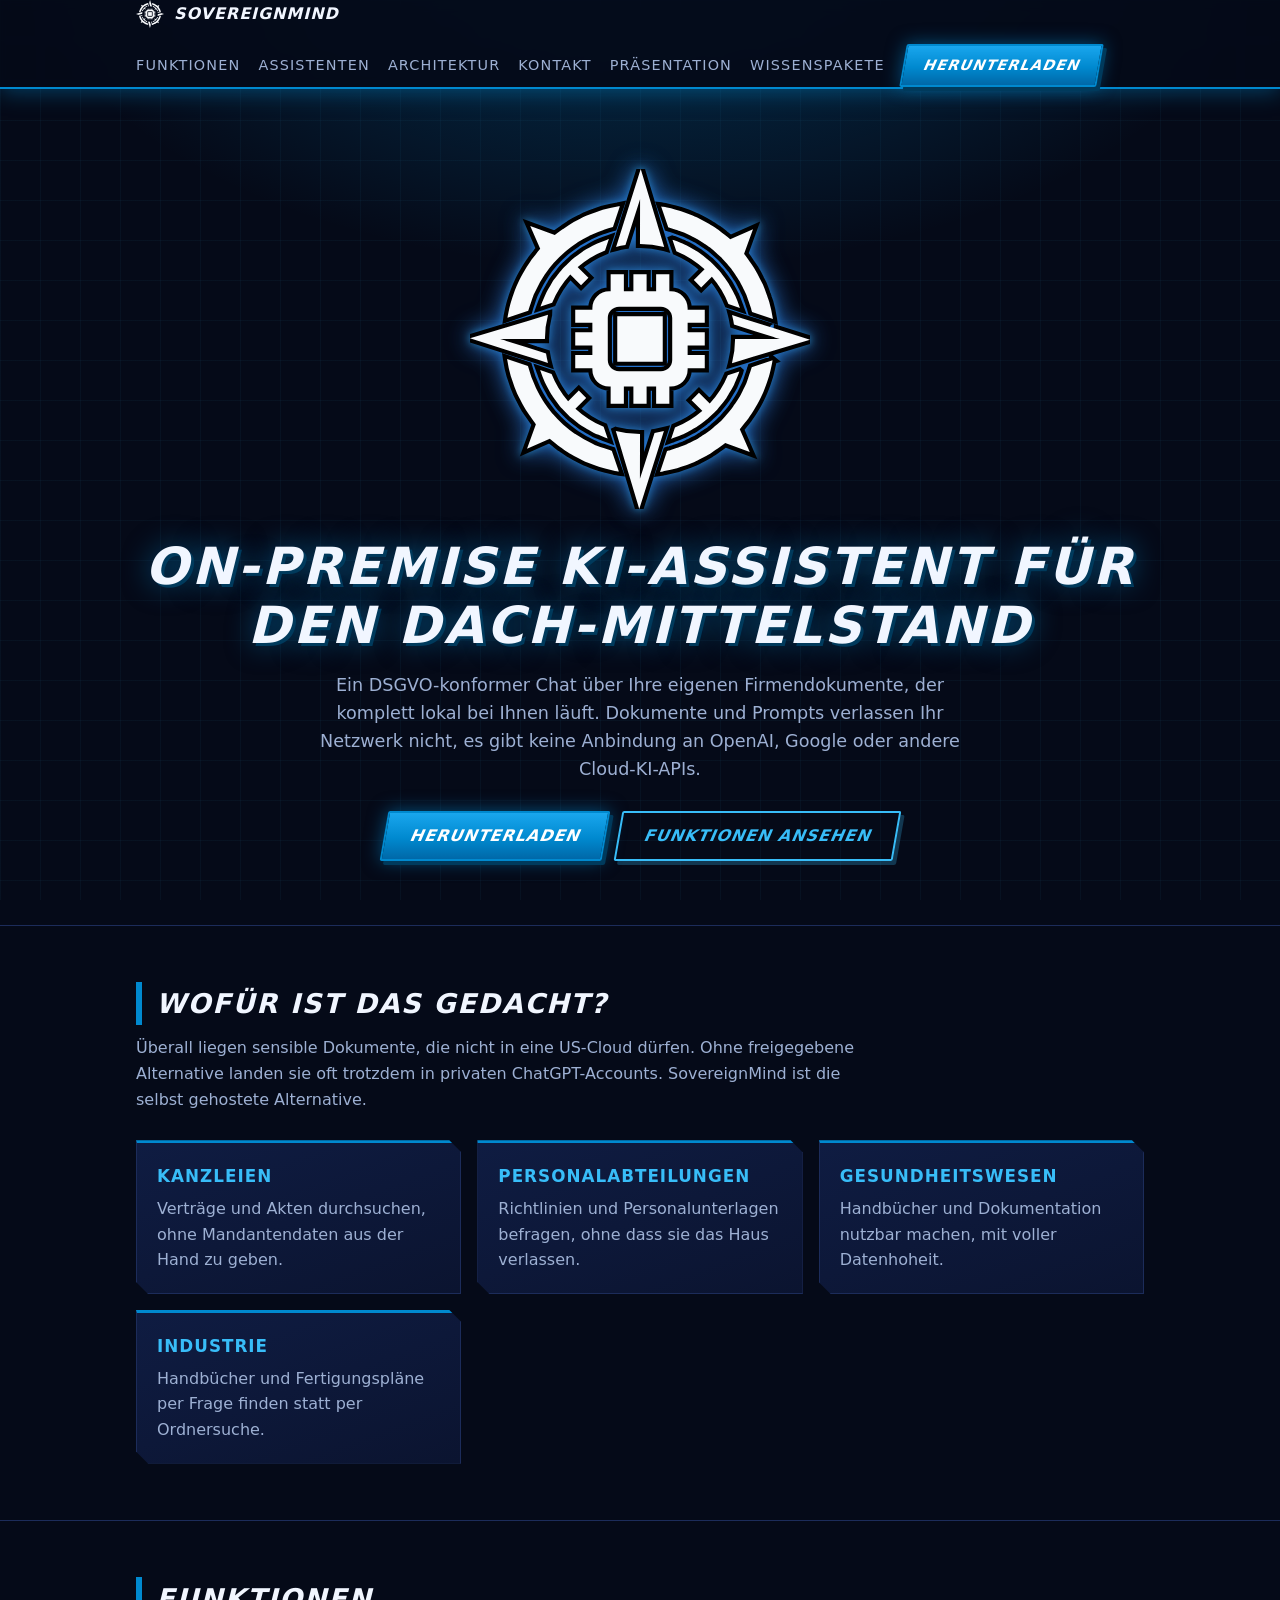
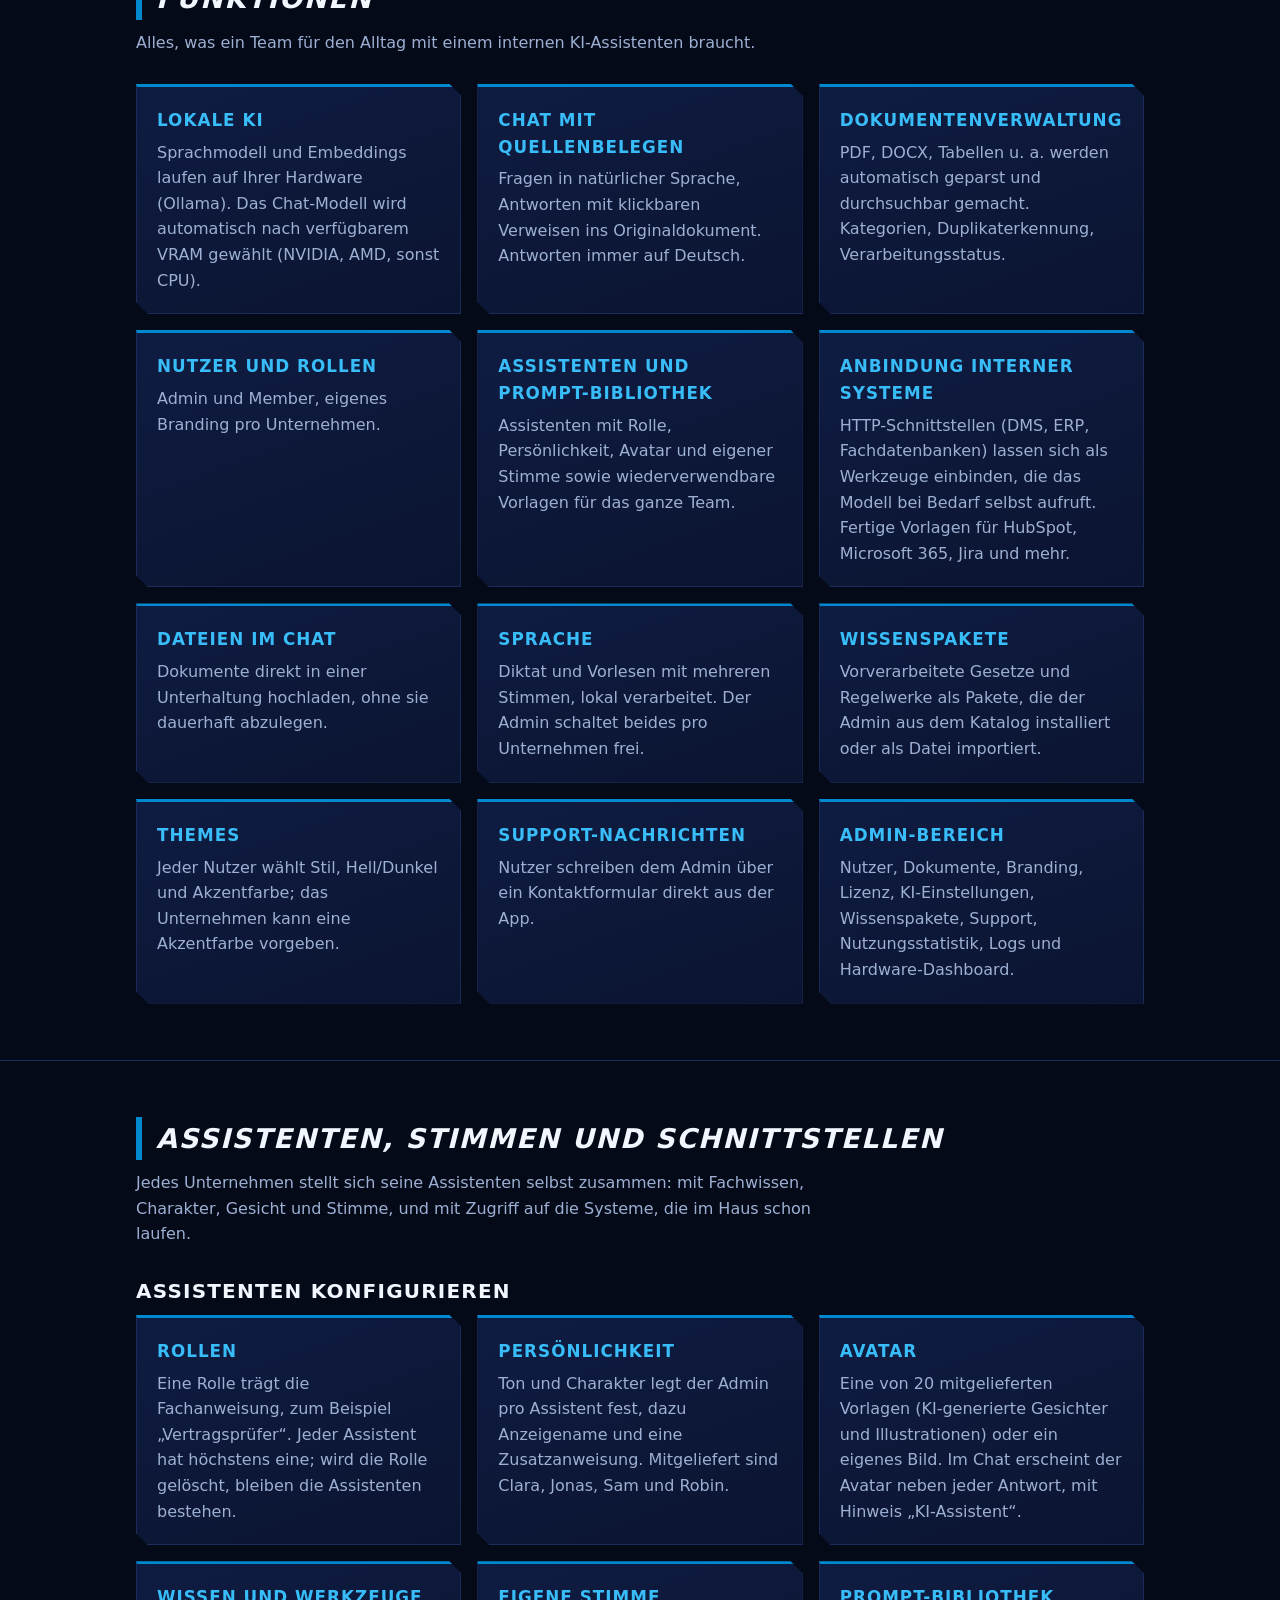
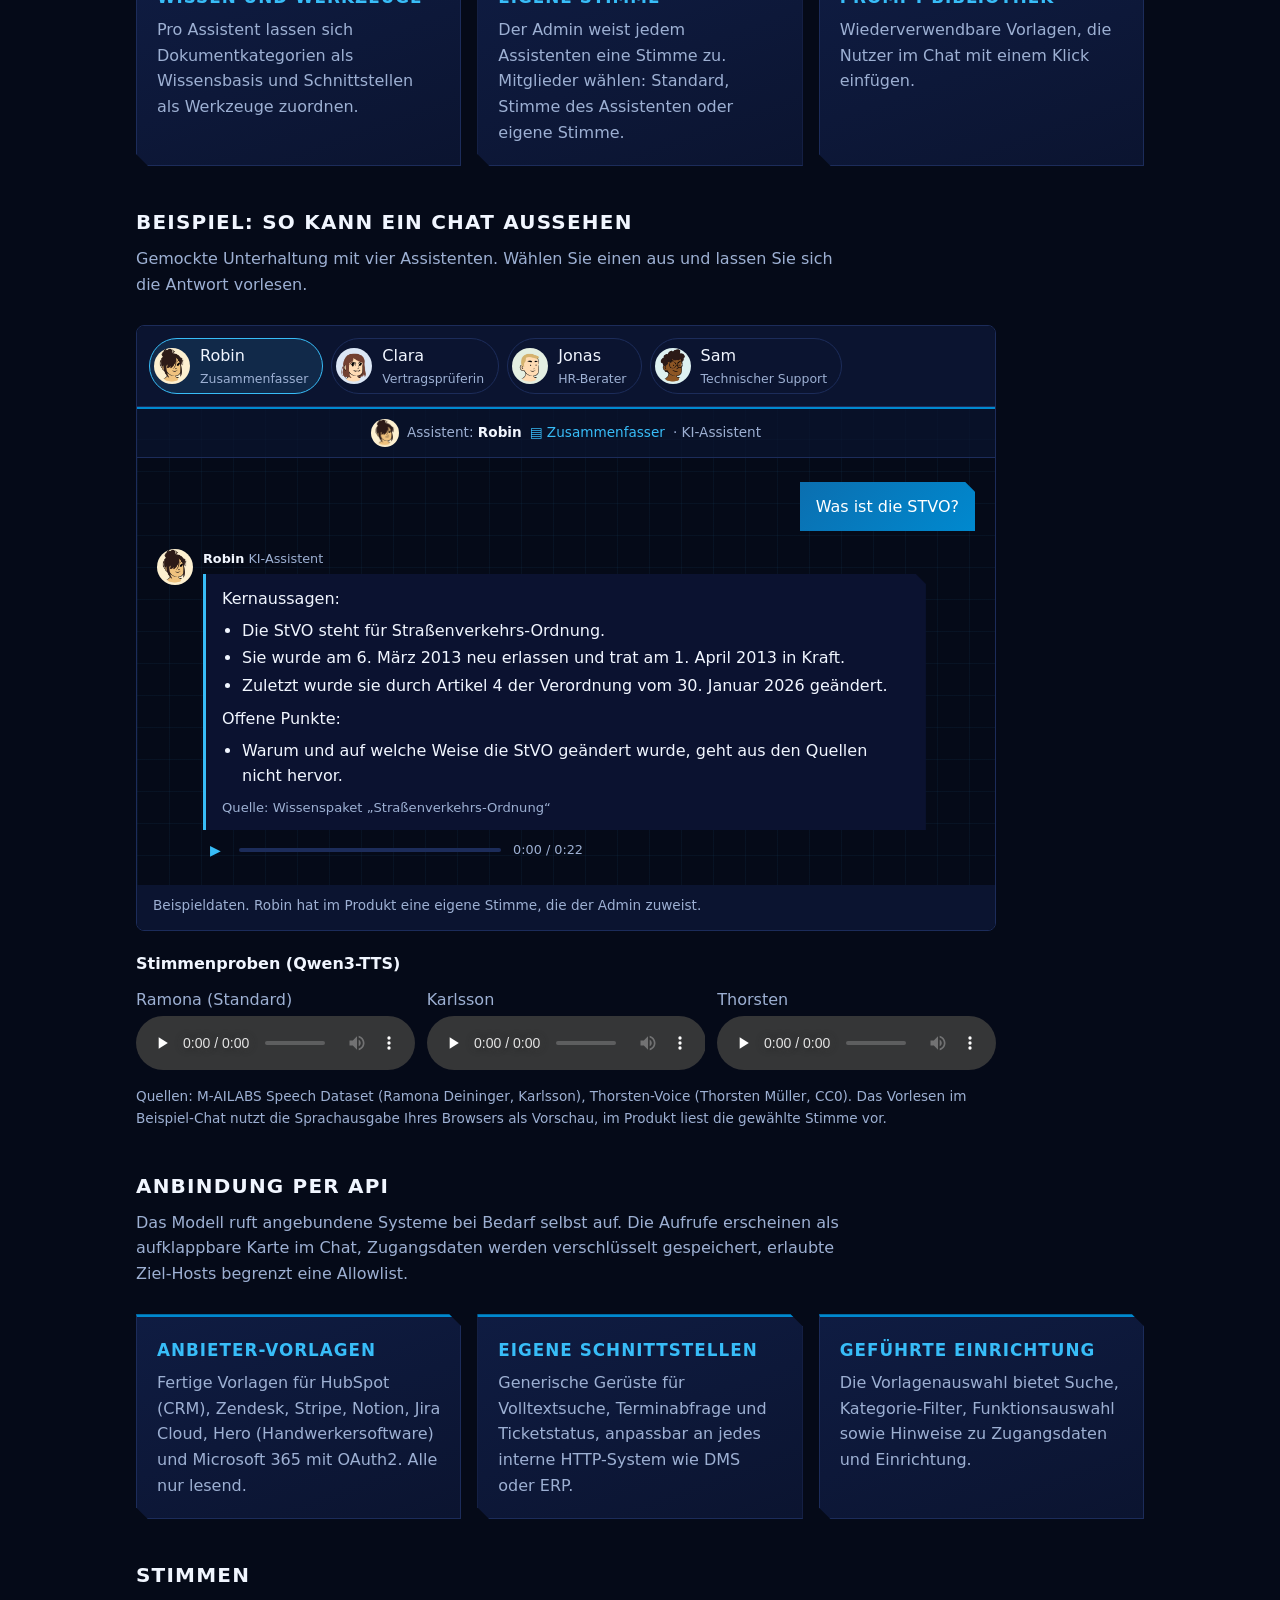
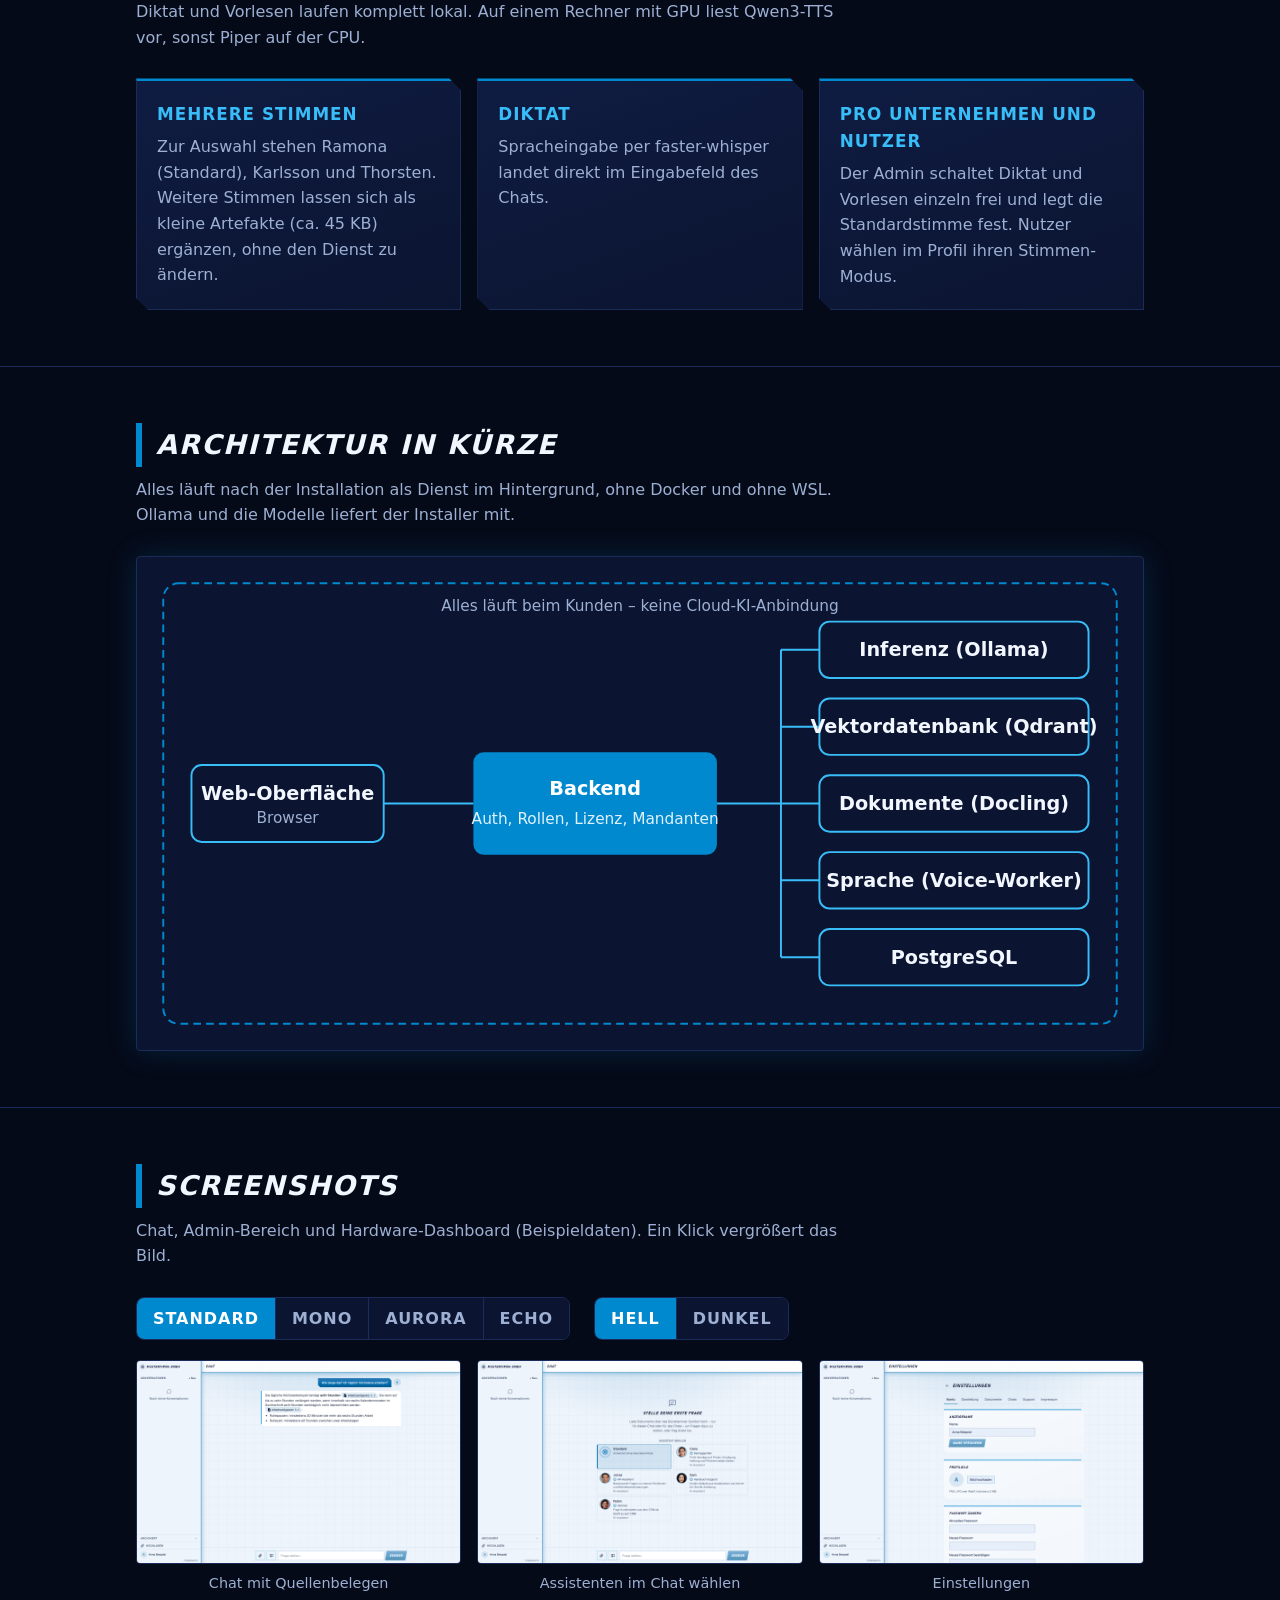
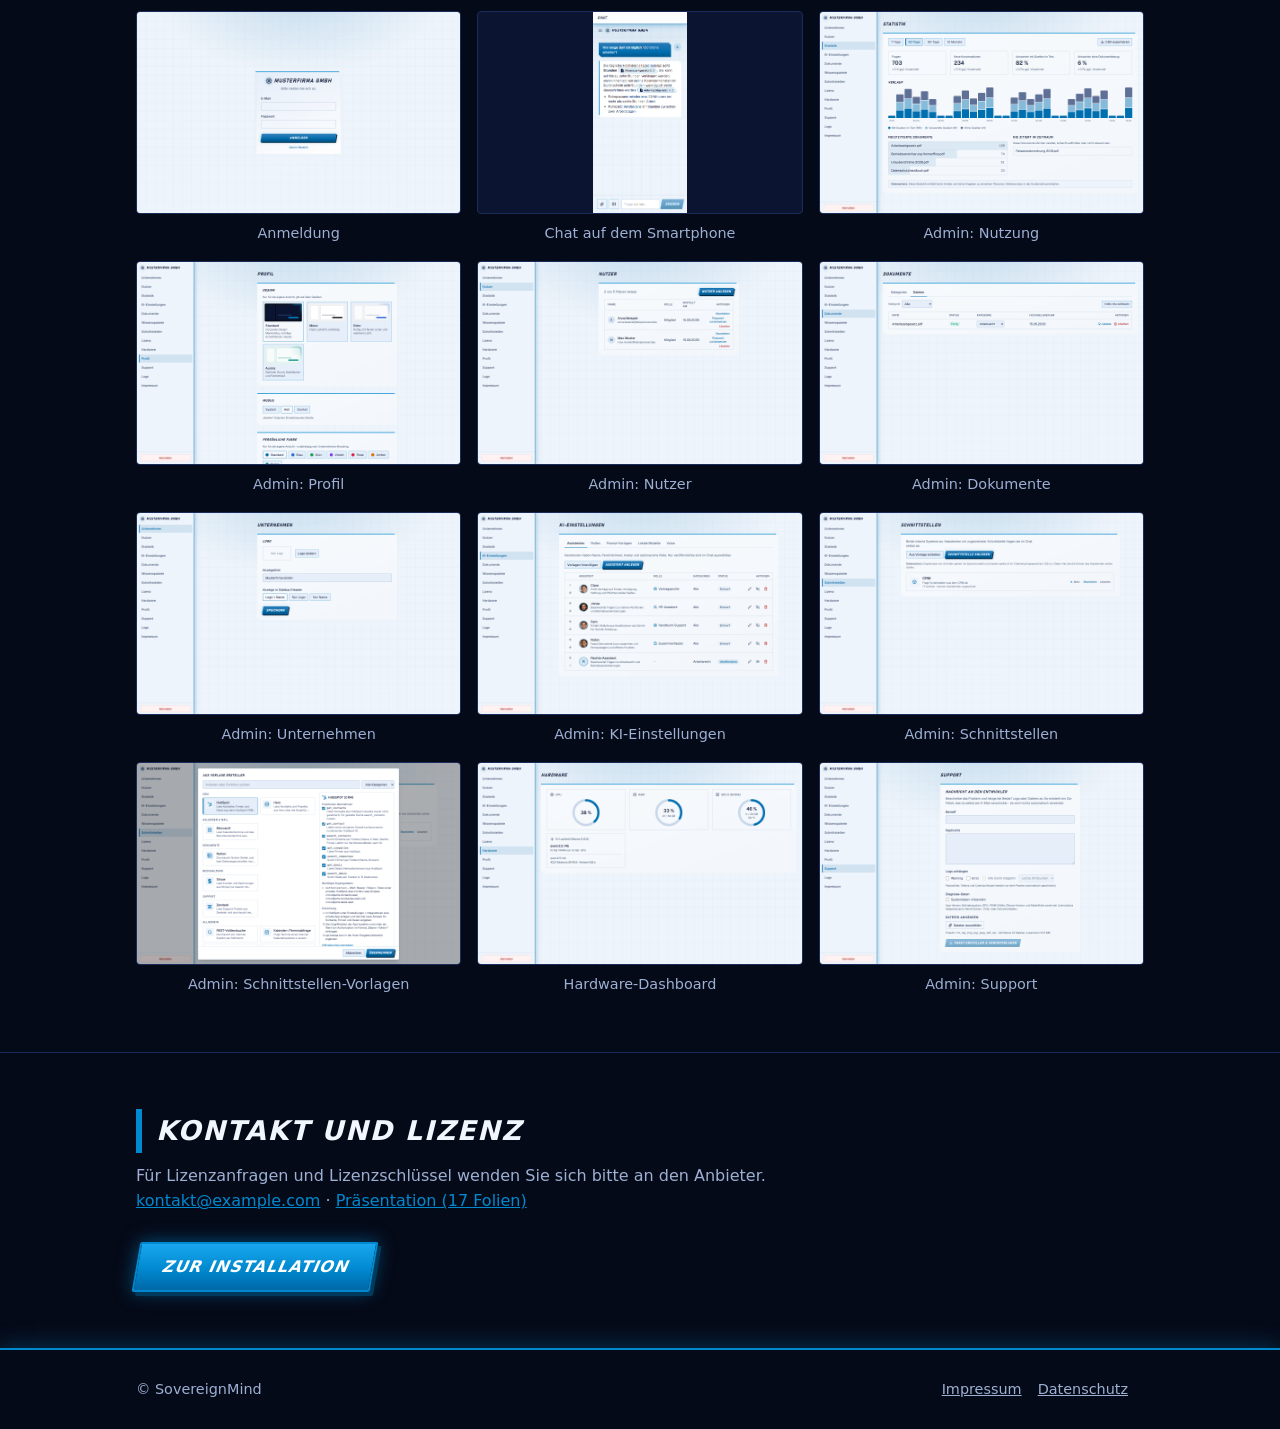
==== commit 4d62267f: "Website: Demo, Avatare und Stimmenproben ergänzt, Screenshots aktualisiert Co-Authored-By: Claude So" ====
--- a/index.html
+++ b/index.html
@@ -7,6 +7,7 @@
   <meta name="description" content="DSGVO-konformer KI-Assistent über die eigenen Firmendokumente, der komplett lokal beim Kunden läuft. Für den DACH-Mittelstand.">
   <link rel="icon" href="assets/logo.svg" type="image/svg+xml">
   <link rel="stylesheet" href="assets/style.css">
+  <link rel="stylesheet" href="assets/demo.css">
 </head>
 <body>
   <a class="skip" href="#main">Zum Inhalt</a>
@@ -15,6 +16,7 @@
       <a class="brand" href="index.html"><img src="assets/logo.svg" alt="" width="28" height="28">SovereignMind</a>
       <nav class="main" aria-label="Hauptnavigation">
         <a href="#funktionen">Funktionen</a>
+        <a href="#assistenten">Assistenten</a>
         <a href="#architektur">Architektur</a>
         <a href="#kontakt">Kontakt</a>
         <a href="praesentation/index.html">Präsentation</a>
@@ -62,14 +64,64 @@
           <div class="card"><h3>Chat mit Quellenbelegen</h3><p>Fragen in natürlicher Sprache, Antworten mit klickbaren Verweisen ins Originaldokument. Antworten immer auf Deutsch.</p></div>
           <div class="card"><h3>Dokumentenverwaltung</h3><p>PDF, DOCX, Tabellen u. a. werden automatisch geparst und durchsuchbar gemacht. Kategorien, Duplikaterkennung, Verarbeitungsstatus.</p></div>
           <div class="card"><h3>Nutzer und Rollen</h3><p>Admin und Member, eigenes Branding pro Unternehmen.</p></div>
-          <div class="card"><h3>Assistenten und Prompt-Bibliothek</h3><p>Vorkonfigurierte Assistenten und wiederverwendbare Vorlagen für das ganze Team.</p></div>
-          <div class="card"><h3>Anbindung interner Systeme</h3><p>HTTP-Schnittstellen (DMS, ERP, Fachdatenbanken) lassen sich als Werkzeuge einbinden, die das Modell bei Bedarf selbst aufruft.</p></div>
+          <div class="card"><h3>Assistenten und Prompt-Bibliothek</h3><p>Assistenten mit Rolle, Persönlichkeit, Avatar und eigener Stimme sowie wiederverwendbare Vorlagen für das ganze Team.</p></div>
+          <div class="card"><h3>Anbindung interner Systeme</h3><p>HTTP-Schnittstellen (DMS, ERP, Fachdatenbanken) lassen sich als Werkzeuge einbinden, die das Modell bei Bedarf selbst aufruft. Fertige Vorlagen für HubSpot, Microsoft 365, Jira und mehr.</p></div>
           <div class="card"><h3>Dateien im Chat</h3><p>Dokumente direkt in einer Unterhaltung hochladen, ohne sie dauerhaft abzulegen.</p></div>
-          <div class="card"><h3>Sprache</h3><p>Diktat und Vorlesen, lokal verarbeitet. Der Admin schaltet beides pro Unternehmen frei.</p></div>
-          <div class="card"><h3>Wissenspakete</h3><p>Vorverarbeitete Gesetze und Regelwerke als signierte Pakete, die der Admin aus dem Katalog installiert oder als Datei importiert.</p></div>
+          <div class="card"><h3>Sprache</h3><p>Diktat und Vorlesen mit mehreren Stimmen, lokal verarbeitet. Der Admin schaltet beides pro Unternehmen frei.</p></div>
+          <div class="card"><h3>Wissenspakete</h3><p>Vorverarbeitete Gesetze und Regelwerke als Pakete, die der Admin aus dem Katalog installiert oder als Datei importiert.</p></div>
           <div class="card"><h3>Themes</h3><p>Jeder Nutzer wählt Stil, Hell/Dunkel und Akzentfarbe; das Unternehmen kann eine Akzentfarbe vorgeben.</p></div>
           <div class="card"><h3>Support-Nachrichten</h3><p>Nutzer schreiben dem Admin über ein Kontaktformular direkt aus der App.</p></div>
           <div class="card"><h3>Admin-Bereich</h3><p>Nutzer, Dokumente, Branding, Lizenz, KI-Einstellungen, Wissenspakete, Support, Nutzungsstatistik, Logs und Hardware-Dashboard.</p></div>
+        </div>
+      </div>
+    </section>
+
+    <section class="block" id="assistenten">
+      <div class="wrap">
+        <h2>Assistenten, Stimmen und Schnittstellen</h2>
+        <p class="lead">Jedes Unternehmen stellt sich seine Assistenten selbst zusammen: mit Fachwissen, Charakter, Gesicht und Stimme, und mit Zugriff auf die Systeme, die im Haus schon laufen.</p>
+
+        <h3 class="sub">Assistenten konfigurieren</h3>
+        <div class="grid">
+          <div class="card"><h3>Rollen</h3><p>Eine Rolle trägt die Fachanweisung, zum Beispiel „Vertragsprüfer“. Jeder Assistent hat höchstens eine; wird die Rolle gelöscht, bleiben die Assistenten bestehen.</p></div>
+          <div class="card"><h3>Persönlichkeit</h3><p>Ton und Charakter legt der Admin pro Assistent fest, dazu Anzeigename und eine Zusatzanweisung. Mitgeliefert sind Clara, Jonas, Sam und Robin.</p></div>
+          <div class="card"><h3>Avatar</h3><p>Eine von 20 mitgelieferten Vorlagen (KI-generierte Gesichter und Illustrationen) oder ein eigenes Bild. Im Chat erscheint der Avatar neben jeder Antwort, mit Hinweis „KI-Assistent“.</p></div>
+          <div class="card"><h3>Wissen und Werkzeuge</h3><p>Pro Assistent lassen sich Dokumentkategorien als Wissensbasis und Schnittstellen als Werkzeuge zuordnen.</p></div>
+          <div class="card"><h3>Eigene Stimme</h3><p>Der Admin weist jedem Assistenten eine Stimme zu. Mitglieder wählen: Standard, Stimme des Assistenten oder eigene Stimme.</p></div>
+          <div class="card"><h3>Prompt-Bibliothek</h3><p>Wiederverwendbare Vorlagen, die Nutzer im Chat mit einem Klick einfügen.</p></div>
+        </div>
+
+        <h3 class="sub">Beispiel: So kann ein Chat aussehen</h3>
+        <p class="lead">Gemockte Unterhaltung mit vier Assistenten. Wählen Sie einen aus und lassen Sie sich die Antwort vorlesen.</p>
+        <div class="demo" data-demo>
+          <div class="demo-tabs" role="tablist" aria-label="Assistent wählen"></div>
+          <div class="demo-chat" aria-live="polite"></div>
+          <p class="demo-note" data-demo-note></p>
+        </div>
+        <div class="voices">
+          <h4>Stimmenproben (Qwen3-TTS)</h4>
+          <div class="voice-row">
+            <figure><figcaption>Ramona (Standard)</figcaption><audio controls preload="none" src="assets/voices/ramona.wav"></audio></figure>
+            <figure><figcaption>Karlsson</figcaption><audio controls preload="none" src="assets/voices/karlsson.wav"></audio></figure>
+            <figure><figcaption>Thorsten</figcaption><audio controls preload="none" src="assets/voices/thorsten.wav"></audio></figure>
+          </div>
+          <p class="demo-note">Quellen: M-AILABS Speech Dataset (Ramona Deininger, Karlsson), Thorsten-Voice (Thorsten Müller, CC0). Das Vorlesen im Beispiel-Chat nutzt die Sprachausgabe Ihres Browsers als Vorschau, im Produkt liest die gewählte Stimme vor.</p>
+        </div>
+
+        <h3 class="sub">Anbindung per API</h3>
+        <p class="lead">Das Modell ruft angebundene Systeme bei Bedarf selbst auf. Die Aufrufe erscheinen als aufklappbare Karte im Chat, Zugangsdaten werden verschlüsselt gespeichert, erlaubte Ziel-Hosts begrenzt eine Allowlist.</p>
+        <div class="grid">
+          <div class="card"><h3>Anbieter-Vorlagen</h3><p>Fertige Vorlagen für HubSpot (CRM), Zendesk, Stripe, Notion, Jira Cloud, Hero (Handwerkersoftware) und Microsoft 365 mit OAuth2. Alle nur lesend.</p></div>
+          <div class="card"><h3>Eigene Schnittstellen</h3><p>Generische Gerüste für Volltextsuche, Terminabfrage und Ticketstatus, anpassbar an jedes interne HTTP-System wie DMS oder ERP.</p></div>
+          <div class="card"><h3>Geführte Einrichtung</h3><p>Die Vorlagenauswahl bietet Suche, Kategorie-Filter, Funktionsauswahl sowie Hinweise zu Zugangsdaten und Einrichtung.</p></div>
+        </div>
+
+        <h3 class="sub">Stimmen</h3>
+        <p class="lead">Diktat und Vorlesen laufen komplett lokal. Auf einem Rechner mit GPU liest Qwen3-TTS vor, sonst Piper auf der CPU.</p>
+        <div class="grid">
+          <div class="card"><h3>Mehrere Stimmen</h3><p>Zur Auswahl stehen Ramona (Standard), Karlsson und Thorsten. Weitere Stimmen lassen sich als kleine Artefakte (ca. 45 KB) ergänzen, ohne den Dienst zu ändern.</p></div>
+          <div class="card"><h3>Diktat</h3><p>Spracheingabe per faster-whisper landet direkt im Eingabefeld des Chats.</p></div>
+          <div class="card"><h3>Pro Unternehmen und Nutzer</h3><p>Der Admin schaltet Diktat und Vorlesen einzeln frei und legt die Standardstimme fest. Nutzer wählen im Profil ihren Stimmen-Modus.</p></div>
         </div>
       </div>
     </section>
@@ -130,7 +182,7 @@
         <h2>Kontakt und Lizenz</h2>
         <p class="lead">Für Lizenzanfragen und Lizenzschlüssel wenden Sie sich bitte an den Anbieter.
           <!-- TODO: Kontaktweg eintragen --> <a href="mailto:kontakt@example.com">kontakt@example.com</a>
-          · <a href="praesentation/index.html">Präsentation (14 Folien)</a></p>
+          · <a href="praesentation/index.html">Präsentation (17 Folien)</a></p>
         <a class="btn" href="download.html">Zur Installation</a>
       </div>
     </section>
@@ -143,5 +195,6 @@
     </div>
   </footer>
   <script src="assets/app.js" defer></script>
+  <script src="assets/demo.js" defer></script>
 </body>
 </html>
--- a/assets/style.css
+++ b/assets/style.css
@@ -190,3 +190,6 @@
   .pkg-controls { grid-template-columns: 1fr; }
   .pkg-list { grid-template-columns: 1fr; }
 }
+
+.block h3.sub { margin: 40px 0 8px; font-size: 1.25rem; color: var(--text, inherit); }
+.block h3.sub:first-of-type { margin-top: 24px; }
--- a/assets/demo.css
+++ b/assets/demo.css
@@ -0,0 +1,44 @@
+.demo { --cut: 10px; background: var(--bg); border: 1px solid var(--border); border-radius: 8px; overflow: hidden; max-width: 860px; }
+.demo-tabs { display: flex; flex-wrap: wrap; gap: 8px; padding: 12px; border-bottom: 1px solid var(--border); background: var(--surface); }
+.demo-tabs button { display: flex; align-items: center; gap: 10px; background: transparent; color: var(--text); border: 1px solid var(--border); border-radius: 999px; padding: 4px 14px 4px 4px; cursor: pointer; font: inherit; text-align: left; }
+.demo-tabs button[aria-selected="true"] { border-color: var(--accent-hi); background: rgba(56, 189, 248, .12); }
+.demo-tabs img { width: 36px; height: 36px; border-radius: 50%; object-fit: cover; flex: none; }
+.demo-tabs small { display: block; color: var(--muted); font-size: .78rem; }
+
+.demo-chat { background-image: linear-gradient(rgba(56, 189, 248, .05) 1px, transparent 1px), linear-gradient(90deg, rgba(56, 189, 248, .05) 1px, transparent 1px); background-size: 32px 32px; }
+.chat-head { display: flex; align-items: center; justify-content: center; flex-wrap: wrap; gap: 8px; padding: 10px 12px; font-size: .85rem; color: var(--muted); border-top: 2px solid var(--accent); border-bottom: 1px solid var(--border); background: rgba(11, 20, 48, .7); }
+.chat-head img { width: 28px; height: 28px; border-radius: 50%; object-fit: cover; }
+.chat-head b { color: var(--text); }
+.chat-head .role { color: var(--accent-hi); }
+.chat-body { padding: 24px 20px; display: flex; flex-direction: column; gap: 18px; }
+
+.msg { display: flex; gap: 10px; }
+.msg.user { align-self: flex-end; max-width: 80%; }
+.msg.bot { max-width: 94%; }
+.msg > img { width: 36px; height: 36px; border-radius: 50%; object-fit: cover; flex: none; }
+.msg .col { min-width: 0; }
+.msg .who { font-size: .8rem; margin-bottom: 4px; }
+.msg .who b { color: var(--text); }
+.msg .who span { color: var(--muted); }
+.msg .bubble { padding: 12px 16px; clip-path: polygon(0 0, calc(100% - var(--cut)) 0, 100% var(--cut), 100% 100%, 0 100%); }
+.msg.user .bubble { background: linear-gradient(135deg, #0b6fb0, var(--accent)); color: #fff; }
+.msg.bot .bubble { background: #0b1230; border-left: 3px solid var(--accent-hi); }
+.msg .bubble p { margin: 0 0 6px; }
+.msg .bubble ul { margin: 0 0 8px; padding-left: 20px; }
+.msg .bubble li { margin: 2px 0; }
+.msg .src { margin-top: 8px; font-size: .82rem; color: var(--muted); }
+
+.player { display: flex; align-items: center; gap: 12px; margin-top: 10px; max-width: 380px; }
+.pl-btn { background: none; border: 0; color: var(--accent-hi); cursor: pointer; font-size: .9rem; width: 24px; padding: 0; }
+.pl-bar { flex: 1; height: 4px; background: var(--border); border-radius: 2px; position: relative; }
+.pl-fill { height: 100%; width: 0; background: var(--accent-hi); border-radius: 2px; }
+.pl-time { font-size: .8rem; color: var(--muted); white-space: nowrap; }
+
+.demo-note { color: var(--muted); font-size: .85rem; padding: 10px 16px 14px; margin: 0; background: var(--surface); }
+.voices { max-width: 860px; margin-top: 20px; }
+.voices h4 { margin: 0 0 10px; }
+.voices .demo-note { padding: 8px 0 0; background: none; }
+.voice-row { display: grid; gap: 12px; grid-template-columns: repeat(auto-fit, minmax(240px, 1fr)); }
+.voice-row figure { margin: 0; }
+.voice-row figcaption { color: var(--muted); margin-bottom: 4px; }
+.voice-row audio { width: 100%; }
